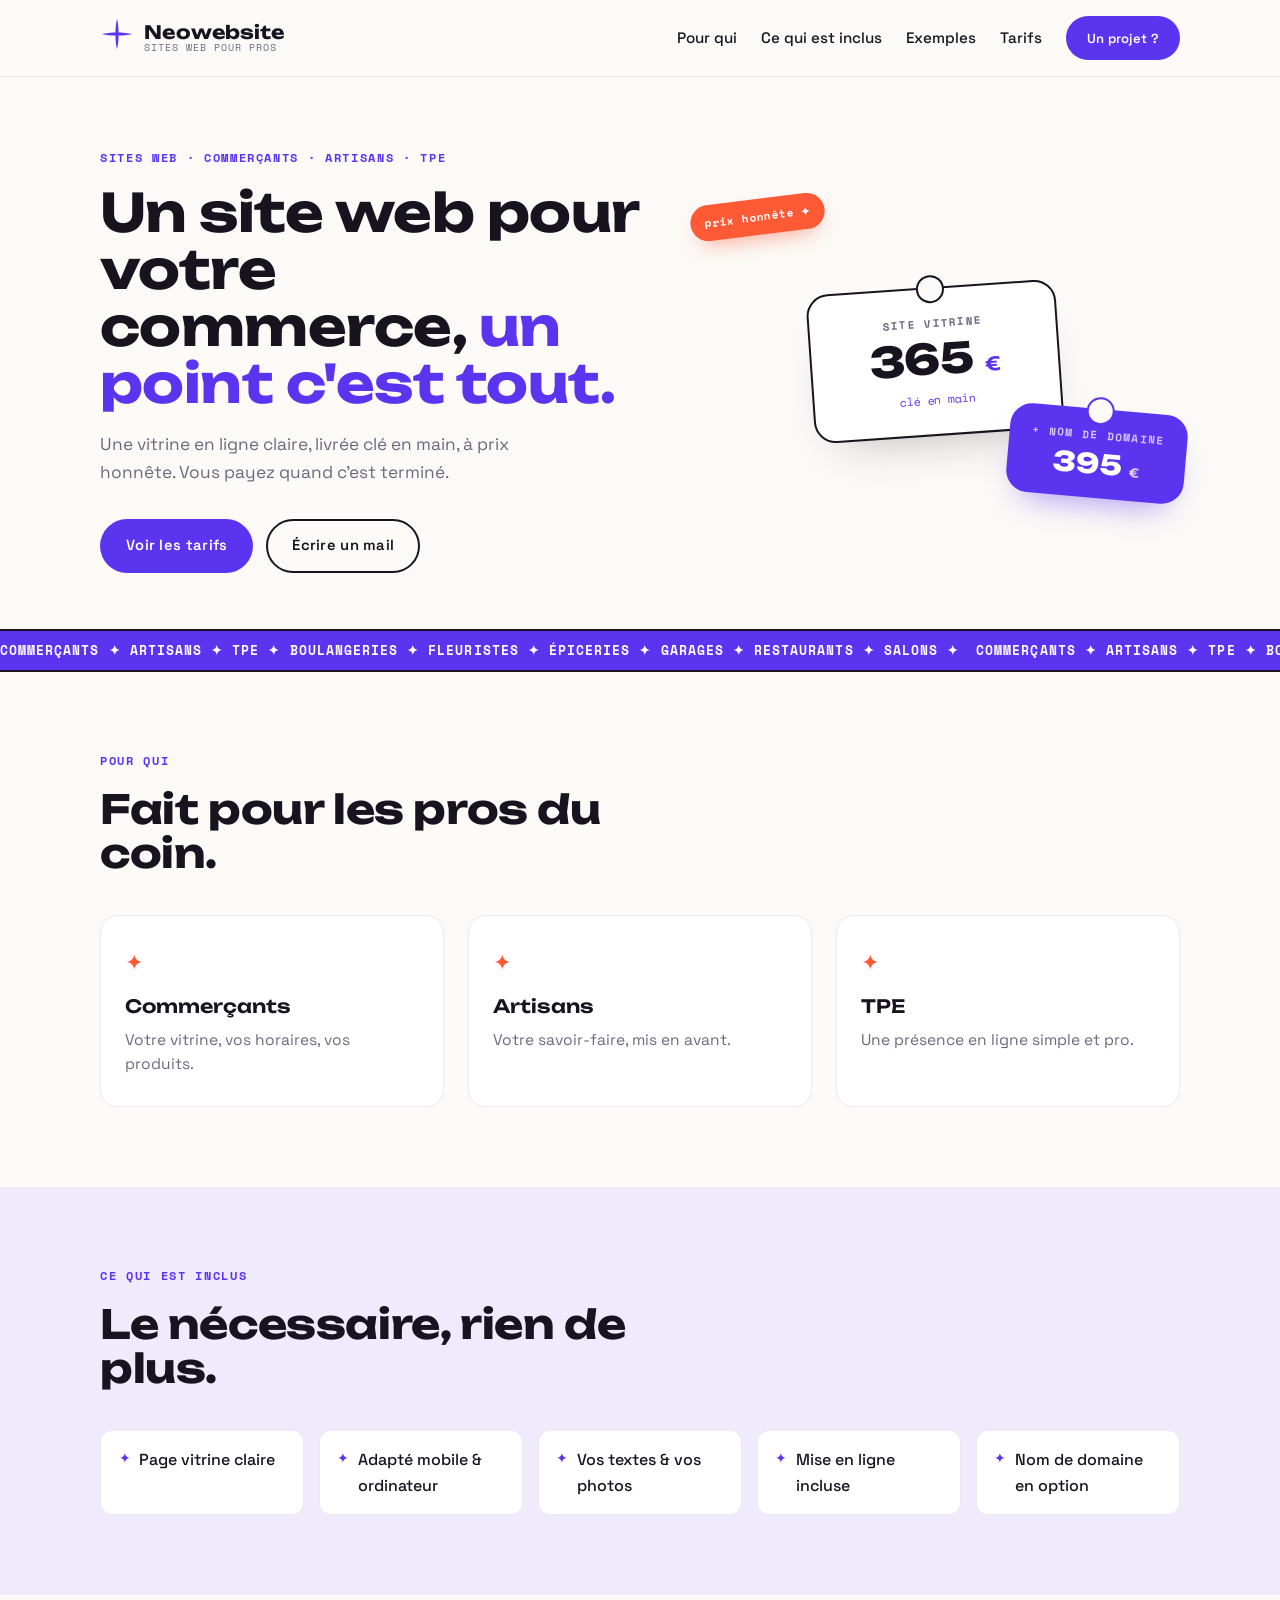
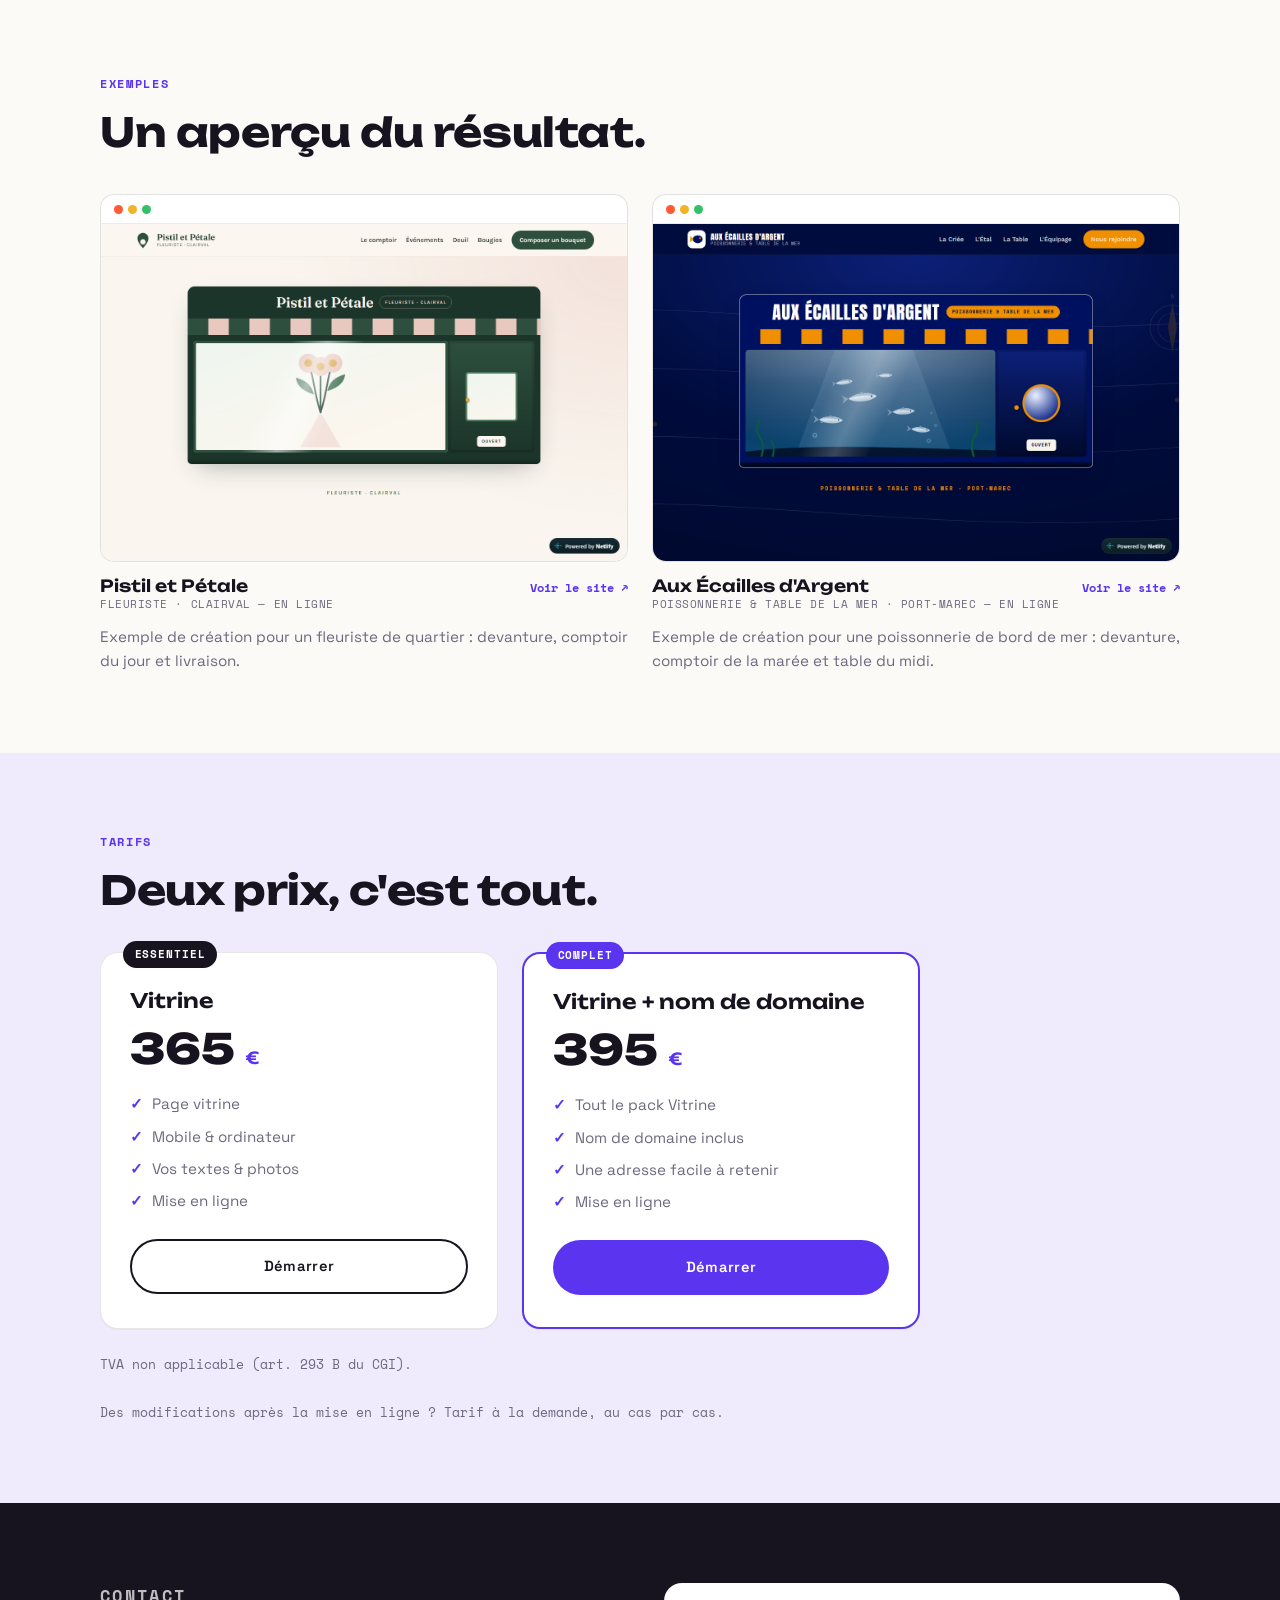
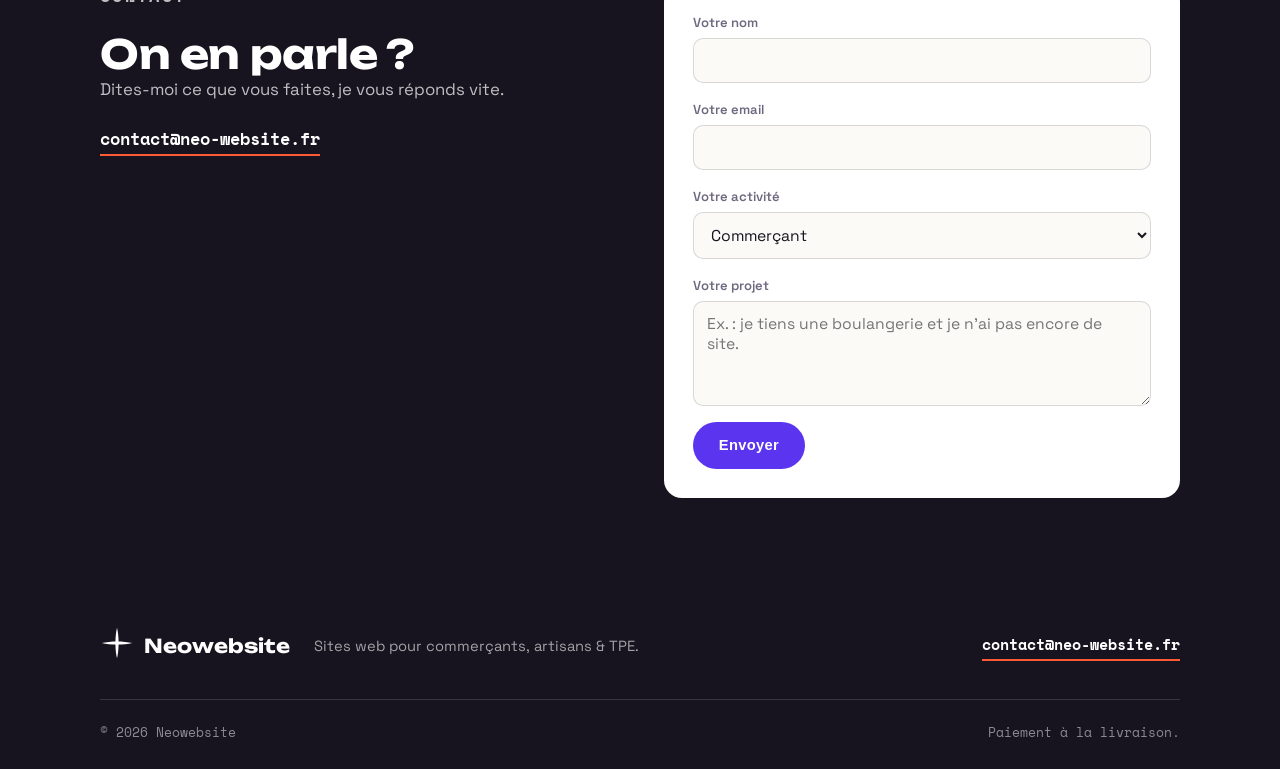
==== index.html @ f08df31c "Hero : « un point c'est tout » au lieu de « sans bla-bla » Co-Authored-By: Claude Opus 4.8 (1M conte" ====
<!DOCTYPE html>
<html lang="fr">
<head>
  <meta charset="UTF-8" />
  <meta name="viewport" content="width=device-width, initial-scale=1.0" />
  <title>Neowebsite — Sites web pour commerçants, artisans & TPE</title>
  <meta name="description" content="Neowebsite crée des sites web simples et pro pour commerçants, artisans et TPE. Vitrine à 365 €, vitrine + nom de domaine à 395 €. Paiement à la livraison." />
  <link rel="preconnect" href="https://fonts.googleapis.com" />
  <link rel="preconnect" href="https://fonts.gstatic.com" crossorigin />
  <link href="https://fonts.googleapis.com/css2?family=Unbounded:wght@500;600;700;800&family=Space+Grotesk:wght@400;500;600;700&family=Space+Mono:wght@400;700&display=swap" rel="stylesheet" />
  <link rel="stylesheet" href="styles.css" />
</head>
<body>

  <!-- ============ HEADER ============ -->
  <header class="site-header">
    <div class="container header-inner">
      <a href="#accueil" class="brand" aria-label="Neowebsite — accueil">
        <span class="brand-mark" aria-hidden="true">
          <svg viewBox="0 0 40 40">
            <path d="M20 2 C22.5 12, 22.5 28, 20 38 C17.5 28, 17.5 12, 20 2 Z" />
            <path d="M2 20 C12 17.5, 28 17.5, 38 20 C28 22.5, 12 22.5, 2 20 Z" />
          </svg>
        </span>
        <span class="brand-word">
          <span class="brand-name">Neowebsite</span>
          <span class="brand-tag">sites web pour pros</span>
        </span>
      </a>

      <nav class="site-nav" id="site-nav" aria-label="Navigation principale">
        <a href="#pour-qui">Pour qui</a>
        <a href="#inclus">Ce qui est inclus</a>
        <a href="#exemples">Exemples</a>
        <a href="#tarifs">Tarifs</a>
        <a href="#contact" class="btn btn-accent nav-cta">Un projet ?</a>
      </nav>

      <button class="nav-toggle" id="nav-toggle" aria-expanded="false" aria-controls="site-nav" aria-label="Ouvrir le menu">
        <span></span><span></span><span></span>
      </button>
    </div>
  </header>

  <main id="accueil">

    <!-- ============ HERO ============ -->
    <section class="hero">
      <div class="container hero-inner">
        <div class="hero-copy">
          <p class="eyebrow reveal">Sites web · commerçants · artisans · TPE</p>
          <h1 class="hero-title reveal">Un site web pour votre commerce, <em>un point c'est tout.</em></h1>
          <p class="hero-sub reveal">
            Une vitrine en ligne claire, livrée clé en main, à prix honnête.
            Vous payez quand c'est terminé.
          </p>
          <div class="hero-cta reveal">
            <a href="#tarifs" class="btn btn-accent">Voir les tarifs</a>
            <a href="mailto:contact@neo-website.fr" class="btn btn-ghost">Écrire un mail</a>
          </div>
        </div>

        <div class="hero-tags reveal" aria-hidden="true">
          <div class="price-tag">
            <span class="tag-kicker">site vitrine</span>
            <span class="tag-price">365 <em>€</em></span>
            <span class="tag-note">clé en main</span>
          </div>
          <div class="price-tag tag-mini">
            <span class="tag-kicker">+ nom de domaine</span>
            <span class="tag-price">395 <em>€</em></span>
          </div>
          <span class="tag-badge">prix honnête ✦</span>
        </div>
      </div>
    </section>

    <!-- ============ BANDEAU DÉFILANT ============ -->
    <div class="ticker" aria-hidden="true">
      <div class="ticker-track">
        <span>Commerçants ✦ Artisans ✦ TPE ✦ Boulangeries ✦ Fleuristes ✦ Épiceries ✦ Garages ✦ Restaurants ✦ Salons ✦&nbsp;</span>
        <span>Commerçants ✦ Artisans ✦ TPE ✦ Boulangeries ✦ Fleuristes ✦ Épiceries ✦ Garages ✦ Restaurants ✦ Salons ✦&nbsp;</span>
      </div>
    </div>

    <!-- ============ POUR QUI ============ -->
    <section class="section" id="pour-qui">
      <div class="container">
        <header class="section-head reveal">
          <p class="eyebrow">Pour qui</p>
          <h2 class="section-title">Fait pour les pros du coin.</h2>
        </header>
        <div class="who-grid">
          <article class="who-card reveal">
            <span class="who-icon" aria-hidden="true">✦</span>
            <h3>Commerçants</h3>
            <p>Votre vitrine, vos horaires, vos produits.</p>
          </article>
          <article class="who-card reveal">
            <span class="who-icon" aria-hidden="true">✦</span>
            <h3>Artisans</h3>
            <p>Votre savoir-faire, mis en avant.</p>
          </article>
          <article class="who-card reveal">
            <span class="who-icon" aria-hidden="true">✦</span>
            <h3>TPE</h3>
            <p>Une présence en ligne simple et pro.</p>
          </article>
        </div>
      </div>
    </section>

    <!-- ============ INCLUS ============ -->
    <section class="section section-tint" id="inclus">
      <div class="container">
        <header class="section-head reveal">
          <p class="eyebrow">Ce qui est inclus</p>
          <h2 class="section-title">Le nécessaire, rien de plus.</h2>
        </header>
        <ul class="included-list">
          <li class="reveal">Page vitrine claire</li>
          <li class="reveal">Adapté mobile &amp; ordinateur</li>
          <li class="reveal">Vos textes &amp; vos photos</li>
          <li class="reveal">Mise en ligne incluse</li>
          <li class="reveal">Nom de domaine en option</li>
        </ul>
      </div>
    </section>

    <!-- ============ EXEMPLES ============ -->
    <section class="section" id="exemples">
      <div class="container">
        <header class="section-head reveal">
          <p class="eyebrow">Exemples</p>
          <h2 class="section-title">Un aperçu du résultat.</h2>
        </header>
        <div class="exemples-grid">
          <article class="exemple reveal">
            <a class="exemple-window exemple-link" style="--accent: #2f9e5f" href="https://pistil-et-petales.netlify.app/" target="_blank" rel="noopener" aria-label="Voir le site Pistil et Pétale (nouvel onglet)">
              <span class="exemple-dots" aria-hidden="true"><i></i><i></i><i></i></span>
              <span class="exemple-screen">
                <img src="images/pistil-et-petale.png" alt="Capture d'écran de la page d'accueil de Pistil et Pétale" width="1280" height="820" loading="lazy" />
              </span>
            </a>
            <div class="exemple-meta">
              <div>
                <span class="exemple-name">Pistil et Pétale</span>
                <span class="exemple-tag">Fleuriste · Clairval — en ligne</span>
              </div>
              <a class="exemple-voir" href="https://pistil-et-petales.netlify.app/" target="_blank" rel="noopener">Voir le site ↗</a>
            </div>
            <p class="exemple-desc">Exemple de création pour un fleuriste de quartier : devanture, comptoir du jour et livraison.</p>
          </article>
          <article class="exemple reveal">
            <a class="exemple-window exemple-link" style="--accent: #f09000" href="https://aux-ecailles-dargent.netlify.app/" target="_blank" rel="noopener" aria-label="Voir le site Aux Écailles d'Argent (nouvel onglet)">
              <span class="exemple-dots" aria-hidden="true"><i></i><i></i><i></i></span>
              <span class="exemple-screen">
                <img src="images/aux-ecailles-dargent.png" alt="Capture d'écran de la page d'accueil d'Aux Écailles d'Argent" width="1280" height="820" loading="lazy" />
              </span>
            </a>
            <div class="exemple-meta">
              <div>
                <span class="exemple-name">Aux Écailles d'Argent</span>
                <span class="exemple-tag">Poissonnerie &amp; table de la mer · Port-Marec — en ligne</span>
              </div>
              <a class="exemple-voir" href="https://aux-ecailles-dargent.netlify.app/" target="_blank" rel="noopener">Voir le site ↗</a>
            </div>
            <p class="exemple-desc">Exemple de création pour une poissonnerie de bord de mer : devanture, comptoir de la marée et table du midi.</p>
          </article>
        </div>
      </div>
    </section>

    <!-- ============ TARIFS ============ -->
    <section class="section section-tint" id="tarifs">
      <div class="container">
        <header class="section-head reveal">
          <p class="eyebrow">Tarifs</p>
          <h2 class="section-title">Deux prix, c'est tout.</h2>
        </header>
        <div class="pricing-grid">
          <article class="plan reveal">
            <span class="plan-badge">Essentiel</span>
            <h3>Vitrine</h3>
            <p class="plan-price">365 <em>€</em></p>
            <ul class="plan-list">
              <li>Page vitrine</li>
              <li>Mobile &amp; ordinateur</li>
              <li>Vos textes &amp; photos</li>
              <li>Mise en ligne</li>
            </ul>
            <a href="mailto:contact@neo-website.fr" class="btn btn-ghost plan-cta">Démarrer</a>
          </article>
          <article class="plan plan-featured reveal">
            <span class="plan-badge">Complet</span>
            <h3>Vitrine + nom de domaine</h3>
            <p class="plan-price">395 <em>€</em></p>
            <ul class="plan-list">
              <li>Tout le pack Vitrine</li>
              <li>Nom de domaine inclus</li>
              <li>Une adresse facile à retenir</li>
              <li>Mise en ligne</li>
            </ul>
            <a href="mailto:contact@neo-website.fr" class="btn btn-accent plan-cta">Démarrer</a>
          </article>
        </div>
        <p class="tarif-note reveal">TVA non applicable (art. 293 B du CGI).</p>
        <p class="tarif-note reveal">Des modifications après la mise en ligne ? Tarif à la demande, au cas par cas.</p>
      </div>
    </section>

    <!-- ============ CONTACT ============ -->
    <section class="section section-dark" id="contact">
      <div class="container contact-grid">
        <div class="contact-copy reveal">
          <p class="eyebrow eyebrow-light">Contact</p>
          <h2 class="section-title">On en parle ?</h2>
          <p>Dites-moi ce que vous faites, je vous réponds vite.</p>
          <a class="contact-mail" href="mailto:contact@neo-website.fr">contact@neo-website.fr</a>
        </div>
        <form class="contact-form reveal" id="contact-form">
          <label>
            <span>Votre nom</span>
            <input type="text" name="nom" required />
          </label>
          <label>
            <span>Votre email</span>
            <input type="email" name="email" required />
          </label>
          <label>
            <span>Votre activité</span>
            <select name="activite">
              <option>Commerçant</option>
              <option>Artisan</option>
              <option>TPE</option>
              <option>Autre</option>
            </select>
          </label>
          <label>
            <span>Votre projet</span>
            <textarea name="message" rows="4" placeholder="Ex. : je tiens une boulangerie et je n'ai pas encore de site."></textarea>
          </label>
          <button type="submit" class="btn btn-accent">Envoyer</button>
        </form>
      </div>
    </section>

  </main>

  <!-- ============ FOOTER ============ -->
  <footer class="site-footer">
    <div class="container footer-inner">
      <div class="footer-brand">
        <span class="brand-mark" aria-hidden="true">
          <svg viewBox="0 0 40 40">
            <path d="M20 2 C22.5 12, 22.5 28, 20 38 C17.5 28, 17.5 12, 20 2 Z" />
            <path d="M2 20 C12 17.5, 28 17.5, 38 20 C28 22.5, 12 22.5, 2 20 Z" />
          </svg>
        </span>
        <span class="footer-name">Neowebsite</span>
      </div>
      <p class="footer-tag">Sites web pour commerçants, artisans &amp; TPE.</p>
      <a class="footer-mail" href="mailto:contact@neo-website.fr">contact@neo-website.fr</a>
    </div>
    <div class="container footer-bottom">
      <span>© <span id="year">2026</span> Neowebsite</span>
      <span>Paiement à la livraison.</span>
    </div>
  </footer>

  <script src="script.js"></script>
</body>
</html>
---- styles.css ----
/* Neowebsite — identité "jeune & dynamique" : violet électrique + corail, étiquette de vitrine */

:root {
  --bg: #fbfaf7;
  --ink: #17141f;
  --violet: #5b34f0;
  --violet-deep: #4524c9;
  --coral: #ff5a36;
  --mist: #efeafc;
  --muted: #6e687f;
  --card: #ffffff;

  --font-display: "Unbounded", system-ui, sans-serif;
  --font-body: "Space Grotesk", "Segoe UI", sans-serif;
  --font-mono: "Space Mono", "Courier New", monospace;

  --radius: 18px;
  --shadow: 0 24px 50px -30px rgba(23, 20, 31, 0.35);
}

* { box-sizing: border-box; margin: 0; padding: 0; }

html { scroll-behavior: smooth; }

body {
  font-family: var(--font-body);
  color: var(--ink);
  background: var(--bg);
  line-height: 1.6;
  -webkit-font-smoothing: antialiased;
}

.container { width: min(1080px, 92%); margin-inline: auto; }

a { color: inherit; text-decoration: none; }
a:focus-visible, button:focus-visible {
  outline: 3px solid var(--coral); outline-offset: 3px; border-radius: 6px;
}

/* ---------- boutons ---------- */
.btn {
  display: inline-block; font-weight: 600; font-size: 0.92rem; letter-spacing: 0.02em;
  padding: 0.85rem 1.5rem; border-radius: 999px;
  border: 2px solid transparent; cursor: pointer;
  transition: transform 0.16s ease, background 0.16s ease, color 0.16s ease, border-color 0.16s ease;
}
.btn:active { transform: translateY(1px); }
.btn-accent { background: var(--violet); color: #fff; }
.btn-accent:hover { background: var(--violet-deep); }
.btn-ghost { border-color: var(--ink); color: var(--ink); background: transparent; }
.btn-ghost:hover { background: var(--ink); color: #fff; }

/* ---------- header ---------- */
.site-header {
  position: sticky; top: 0; z-index: 50;
  background: color-mix(in srgb, var(--bg) 90%, transparent);
  backdrop-filter: blur(8px);
  border-bottom: 1px solid rgba(23, 20, 31, 0.08);
}
.header-inner { display: flex; align-items: center; justify-content: space-between; padding-block: 1rem; gap: 1.5rem; }

.brand { display: flex; align-items: center; gap: 0.65rem; }
.brand-mark { color: var(--violet); }
.brand-mark svg { width: 34px; height: 34px; }
.brand-mark path { fill: currentColor; }
.brand-word { display: flex; flex-direction: column; line-height: 1.1; }
.brand-name { font-family: var(--font-display); font-weight: 700; font-size: 1.15rem; letter-spacing: -0.01em; }
.brand-tag { font-family: var(--font-mono); font-size: 0.62rem; letter-spacing: 0.1em; text-transform: uppercase; color: var(--muted); }

.site-nav { display: flex; align-items: center; gap: 1.5rem; }
.site-nav a:not(.btn) { font-weight: 500; font-size: 0.95rem; }
.site-nav a:not(.btn):hover { color: var(--violet); }
.nav-cta { padding: 0.6rem 1.2rem; font-size: 0.82rem; }

.nav-toggle { display: none; flex-direction: column; gap: 5px; background: none; border: 0; cursor: pointer; padding: 6px; }
.nav-toggle span { width: 24px; height: 2px; background: var(--ink); transition: transform 0.2s ease, opacity 0.2s ease; }
.nav-toggle.is-active span:nth-child(1) { transform: translateY(7px) rotate(45deg); }
.nav-toggle.is-active span:nth-child(2) { opacity: 0; }
.nav-toggle.is-active span:nth-child(3) { transform: translateY(-7px) rotate(-45deg); }

/* ---------- hero ---------- */
.hero { padding-block: 4.5rem 3.5rem; }
.hero-inner { display: grid; grid-template-columns: 1.05fr 0.95fr; gap: 3rem; align-items: center; }
.hero-copy { max-width: 580px; }

.eyebrow {
  font-family: var(--font-mono); font-size: 0.74rem; font-weight: 700;
  letter-spacing: 0.14em; text-transform: uppercase; color: var(--violet); margin-bottom: 1rem;
}
.eyebrow-light { color: var(--mist); }

.hero-title {
  font-family: var(--font-display); font-weight: 700;
  font-size: clamp(2rem, 4.6vw, 3.3rem); line-height: 1.08; letter-spacing: -0.01em;
}
.hero-title em { font-style: normal; color: var(--violet); }

.hero-sub { margin-top: 1.2rem; max-width: 460px; font-size: 1.08rem; color: var(--muted); }
.hero-cta { margin-top: 2rem; display: flex; flex-wrap: wrap; gap: 0.8rem; }

/* ---------- étiquettes de vitrine (signature) ---------- */
.hero-tags { position: relative; display: flex; justify-content: center; align-items: center; min-height: 340px; }
.price-tag {
  position: relative; width: min(100%, 250px);
  background: var(--card); border: 2px solid var(--ink); border-radius: 22px;
  padding: 1.6rem 1.4rem 1.5rem; text-align: center;
  box-shadow: var(--shadow); transform: rotate(-4deg);
}
.price-tag::before {
  content: ""; position: absolute; top: -14px; left: 50%; transform: translateX(-50%);
  width: 24px; height: 24px; background: var(--bg); border: 2px solid var(--ink); border-radius: 50%;
}
.tag-kicker {
  display: block; font-family: var(--font-mono); font-size: 0.68rem; font-weight: 700;
  letter-spacing: 0.12em; text-transform: uppercase; color: var(--muted); margin-bottom: 0.4rem;
}
.tag-price {
  display: block; font-family: var(--font-display); font-weight: 800;
  font-size: 2.6rem; line-height: 1; color: var(--ink);
}
.tag-price em { font-style: normal; font-size: 0.45em; font-weight: 600; color: var(--violet); }
.tag-note { display: block; margin-top: 0.7rem; font-family: var(--font-mono); font-size: 0.72rem; color: var(--violet); }

.tag-mini {
  position: absolute; right: -6px; bottom: 34px; width: 178px;
  background: var(--violet); border-color: var(--violet); color: #fff;
  box-shadow: 0 18px 34px -18px rgba(91, 52, 240, 0.6); transform: rotate(5deg);
  padding: 1rem 1rem 1.1rem;
}
.tag-mini::before { border-color: var(--violet); background: var(--bg); }
.tag-mini .tag-kicker { color: rgba(255,255,255,0.72); }
.tag-mini .tag-price { color: #fff; font-size: 1.7rem; }
.tag-mini .tag-price em { color: #dcd1ff; }

.tag-badge {
  position: absolute; top: 8px; left: 0;
  font-family: var(--font-mono); font-size: 0.7rem; font-weight: 700; letter-spacing: 0.04em;
  background: var(--coral); color: #fff; padding: 0.55rem 0.9rem; border-radius: 999px;
  box-shadow: 0 10px 22px -10px rgba(255, 90, 54, 0.7); transform: rotate(-7deg);
}

/* ---------- bandeau défilant ---------- */
.ticker {
  overflow: hidden; border-block: 2px solid var(--ink);
  background: var(--violet); color: #fff;
  padding-block: 0.55rem;
}
.ticker-track { display: flex; width: max-content; animation: ticker 26s linear infinite; }
.ticker-track span {
  font-family: var(--font-mono); font-size: 0.82rem; font-weight: 700;
  letter-spacing: 0.08em; text-transform: uppercase; white-space: nowrap; padding-right: 0.5rem;
}
@keyframes ticker { to { transform: translateX(-50%); } }

/* ---------- sections ---------- */
.section { padding-block: 5rem; }
.section-tint { background: var(--mist); }
.section-dark { background: var(--ink); color: #fff; }

.section-head { max-width: 560px; margin-bottom: 2.5rem; }
.section-title {
  font-family: var(--font-display); font-weight: 700;
  font-size: clamp(1.7rem, 3.6vw, 2.5rem); line-height: 1.1; letter-spacing: -0.01em;
}
.section-dark .section-title { color: #fff; }

/* ---------- pour qui ---------- */
.who-grid { display: grid; grid-template-columns: repeat(3, 1fr); gap: 1.5rem; }
.who-card {
  background: var(--card); border: 1px solid rgba(23, 20, 31, 0.08);
  border-radius: var(--radius); padding: 1.8rem 1.5rem;
  transition: transform 0.18s ease, box-shadow 0.18s ease;
}
.who-card:hover { transform: translateY(-4px); box-shadow: var(--shadow); }
.who-icon { font-size: 1.4rem; color: var(--coral); display: block; margin-bottom: 0.7rem; }
.who-card h3 { font-family: var(--font-display); font-weight: 600; font-size: 1.15rem; margin-bottom: 0.4rem; }
.who-card p { color: var(--muted); font-size: 0.97rem; }

/* ---------- inclus ---------- */
.included-list { list-style: none; display: grid; grid-template-columns: repeat(auto-fit, minmax(200px, 1fr)); gap: 0.9rem; }
.included-list li {
  position: relative; background: var(--card); border: 1px solid rgba(23, 20, 31, 0.08);
  border-radius: 12px; padding: 1rem 1.2rem 1rem 2.4rem; font-weight: 500;
}
.included-list li::before {
  content: "✦"; position: absolute; left: 1.1rem; color: var(--violet); font-size: 0.85rem; top: 1.05rem;
}

/* ---------- exemples ---------- */
.exemples-grid { display: grid; grid-template-columns: repeat(2, 1fr); gap: 1.5rem; }
.exemple { display: flex; flex-direction: column; }
.exemple-window {
  display: block;
  background: var(--card); border: 1px solid rgba(23, 20, 31, 0.12);
  border-radius: 14px; overflow: hidden;
  transform: perspective(900px);
  transition: transform 0.22s ease-out, box-shadow 0.18s ease;
  will-change: transform;
}
.exemple:hover .exemple-window {
  box-shadow: var(--shadow), 0 20px 40px -16px color-mix(in srgb, var(--accent, var(--violet)) 50%, transparent);
}
.exemple-dots { display: flex; gap: 5px; padding: 0.6rem 0.8rem; border-bottom: 1px solid rgba(23, 20, 31, 0.08); }
.exemple-dots i { width: 9px; height: 9px; border-radius: 50%; background: rgba(23, 20, 31, 0.14); }
.exemple-dots i:nth-child(1) { background: var(--coral); }
.exemple-dots i:nth-child(2) { background: #f0b429; }
.exemple-dots i:nth-child(3) { background: #34c169; }
.exemple-body {
  display: flex; flex-direction: column; gap: 0.4rem; justify-content: center;
  min-height: 128px; padding: 1.4rem 1.3rem 1.4rem 1.2rem;
  border-left: 4px solid var(--accent, var(--violet));
}
.exemple-name { font-family: var(--font-display); font-weight: 600; font-size: 1.05rem; line-height: 1.2; }
.exemple-tag {
  font-family: var(--font-mono); font-size: 0.68rem; letter-spacing: 0.05em;
  text-transform: uppercase; color: var(--muted);
}
.exemple-adresse {
  font-family: var(--font-mono); font-size: 0.66rem; letter-spacing: 0.02em;
  color: var(--muted);
}
.exemple-desc { margin-top: 0.7rem; color: var(--muted); font-size: 0.95rem; }

.exemple-screen { display: block; }
.exemple-screen img { display: block; width: 100%; height: auto; }
.exemple-meta {
  display: flex; align-items: flex-start; justify-content: space-between;
  gap: 0.75rem; margin-top: 0.85rem;
}
.exemple-meta .exemple-name,
.exemple-meta .exemple-tag { display: block; }
.exemple-voir {
  font-family: var(--font-mono); font-size: 0.78rem; font-weight: 700;
  color: var(--violet); white-space: nowrap; padding-top: 0.15rem;
}
.exemple-voir:hover { text-decoration: underline; }

/* ---------- tarifs ---------- */
.pricing-grid { display: grid; grid-template-columns: repeat(2, 1fr); gap: 1.5rem; max-width: 820px; }
.plan {
  position: relative; background: var(--card); border: 1px solid rgba(23, 20, 31, 0.1);
  border-radius: var(--radius); padding: 2rem 1.8rem; box-shadow: 0 1px 0 rgba(23,20,31,0.04);
}
.plan-featured { border: 2px solid var(--violet); }
.plan-badge {
  position: absolute; top: -12px; left: 1.4rem;
  font-family: var(--font-mono); font-size: 0.68rem; font-weight: 700; letter-spacing: 0.08em; text-transform: uppercase;
  padding: 0.3rem 0.7rem; border-radius: 999px; background: var(--ink); color: #fff;
}
.plan-featured .plan-badge { background: var(--violet); }
.plan h3 { font-family: var(--font-display); font-weight: 600; font-size: 1.25rem; margin-bottom: 0.7rem; }
.plan-price { font-family: var(--font-display); font-weight: 800; font-size: 2.6rem; line-height: 1; color: var(--ink); }
.plan-price em { font-style: normal; font-size: 0.4em; font-weight: 600; color: var(--violet); }
.plan-list { list-style: none; margin: 1.4rem 0 1.6rem; }
.plan-list li { position: relative; padding-left: 1.4rem; margin-bottom: 0.5rem; color: var(--muted); font-size: 0.95rem; }
.plan-list li::before { content: "✓"; position: absolute; left: 0; color: var(--violet); font-weight: 700; }
.plan-cta { width: 100%; text-align: center; }

.tarif-note { margin-top: 1.6rem; font-family: var(--font-mono); font-size: 0.84rem; color: var(--muted); }

/* ---------- contact ---------- */
.contact-grid { display: grid; grid-template-columns: 1fr 1fr; gap: 3rem; align-items: start; }
.contact-copy p { color: rgba(255,255,255,0.72); font-size: 1.05rem; margin-bottom: 1.4rem; }
.contact-mail {
  display: inline-block; font-family: var(--font-mono); font-size: 1.05rem; font-weight: 700;
  color: #fff; border-bottom: 2px solid var(--coral); padding-bottom: 2px;
}
.contact-mail:hover { color: var(--coral); }

.contact-form {
  display: grid; gap: 1rem; background: #fff; color: var(--ink);
  border-radius: var(--radius); padding: 1.8rem;
}
.contact-form label { display: grid; gap: 0.35rem; }
.contact-form label span { font-size: 0.82rem; font-weight: 600; color: var(--muted); }
.contact-form input, .contact-form select, .contact-form textarea {
  font-family: var(--font-body); font-size: 0.98rem; color: var(--ink);
  padding: 0.7rem 0.85rem; border: 1.5px solid rgba(23, 20, 31, 0.15); border-radius: 10px;
  background: var(--bg); resize: vertical;
}
.contact-form input:focus, .contact-form select:focus, .contact-form textarea:focus {
  outline: none; border-color: var(--violet);
}
.contact-form .btn { justify-self: start; }

/* ---------- footer ---------- */
.site-footer { background: var(--ink); color: #fff; padding-block: 3rem 1.6rem; }
.footer-inner { display: flex; align-items: center; gap: 1.5rem; flex-wrap: wrap; margin-bottom: 2rem; }
.footer-brand { display: flex; align-items: center; gap: 0.6rem; }
.footer-brand .brand-mark { color: var(--violet); }
.footer-brand .brand-mark path { fill: #fff; }
.footer-name { font-family: var(--font-display); font-weight: 700; font-size: 1.2rem; }
.footer-tag { color: rgba(255,255,255,0.6); font-size: 0.92rem; }
.footer-mail { margin-left: auto; font-family: var(--font-mono); font-weight: 700; font-size: 0.95rem; color: #fff; border-bottom: 2px solid var(--coral); padding-bottom: 2px; }
.footer-mail:hover { color: var(--coral); }
.footer-bottom {
  display: flex; justify-content: space-between; gap: 1rem; flex-wrap: wrap;
  padding-top: 1.4rem; border-top: 1px solid rgba(255,255,255,0.14);
  font-family: var(--font-mono); font-size: 0.8rem; color: rgba(255,255,255,0.5);
}

/* ---------- reveal ---------- */
.reveal { opacity: 0; transform: translateY(22px); transition: opacity 0.7s ease, transform 0.7s ease; }
.reveal.is-visible { opacity: 1; transform: none; }

/* ---------- responsive ---------- */
@media (max-width: 900px) {
  .site-nav {
    position: absolute; top: 100%; left: 0; right: 0;
    flex-direction: column; align-items: flex-start; gap: 0.9rem;
    background: var(--bg); padding: 1.5rem 4%; border-bottom: 1px solid rgba(23,20,31,0.08);
    transform: translateY(-8px); opacity: 0; pointer-events: none; transition: 0.25s ease;
  }
  .site-nav.is-open { transform: none; opacity: 1; pointer-events: auto; }
  .nav-toggle { display: flex; }
  .hero-inner { grid-template-columns: 1fr; }
  .hero-tags { order: -1; min-height: 300px; }
  .who-grid, .exemples-grid, .pricing-grid, .contact-grid { grid-template-columns: 1fr; }
  .contact-grid { gap: 2rem; }
}

@media (max-width: 560px) {
  .hero { padding-top: 3rem; }
  .hero-tags { transform: scale(0.9); min-height: 280px; }
  .tag-mini { right: -12px; }
  .footer-mail { margin-left: 0; }
}

@media (prefers-reduced-motion: reduce) {
  html { scroll-behavior: auto; }
  .ticker-track { animation: none; }
  .reveal { opacity: 1; transform: none; transition: none; }
  .who-card { transition: none; }
}
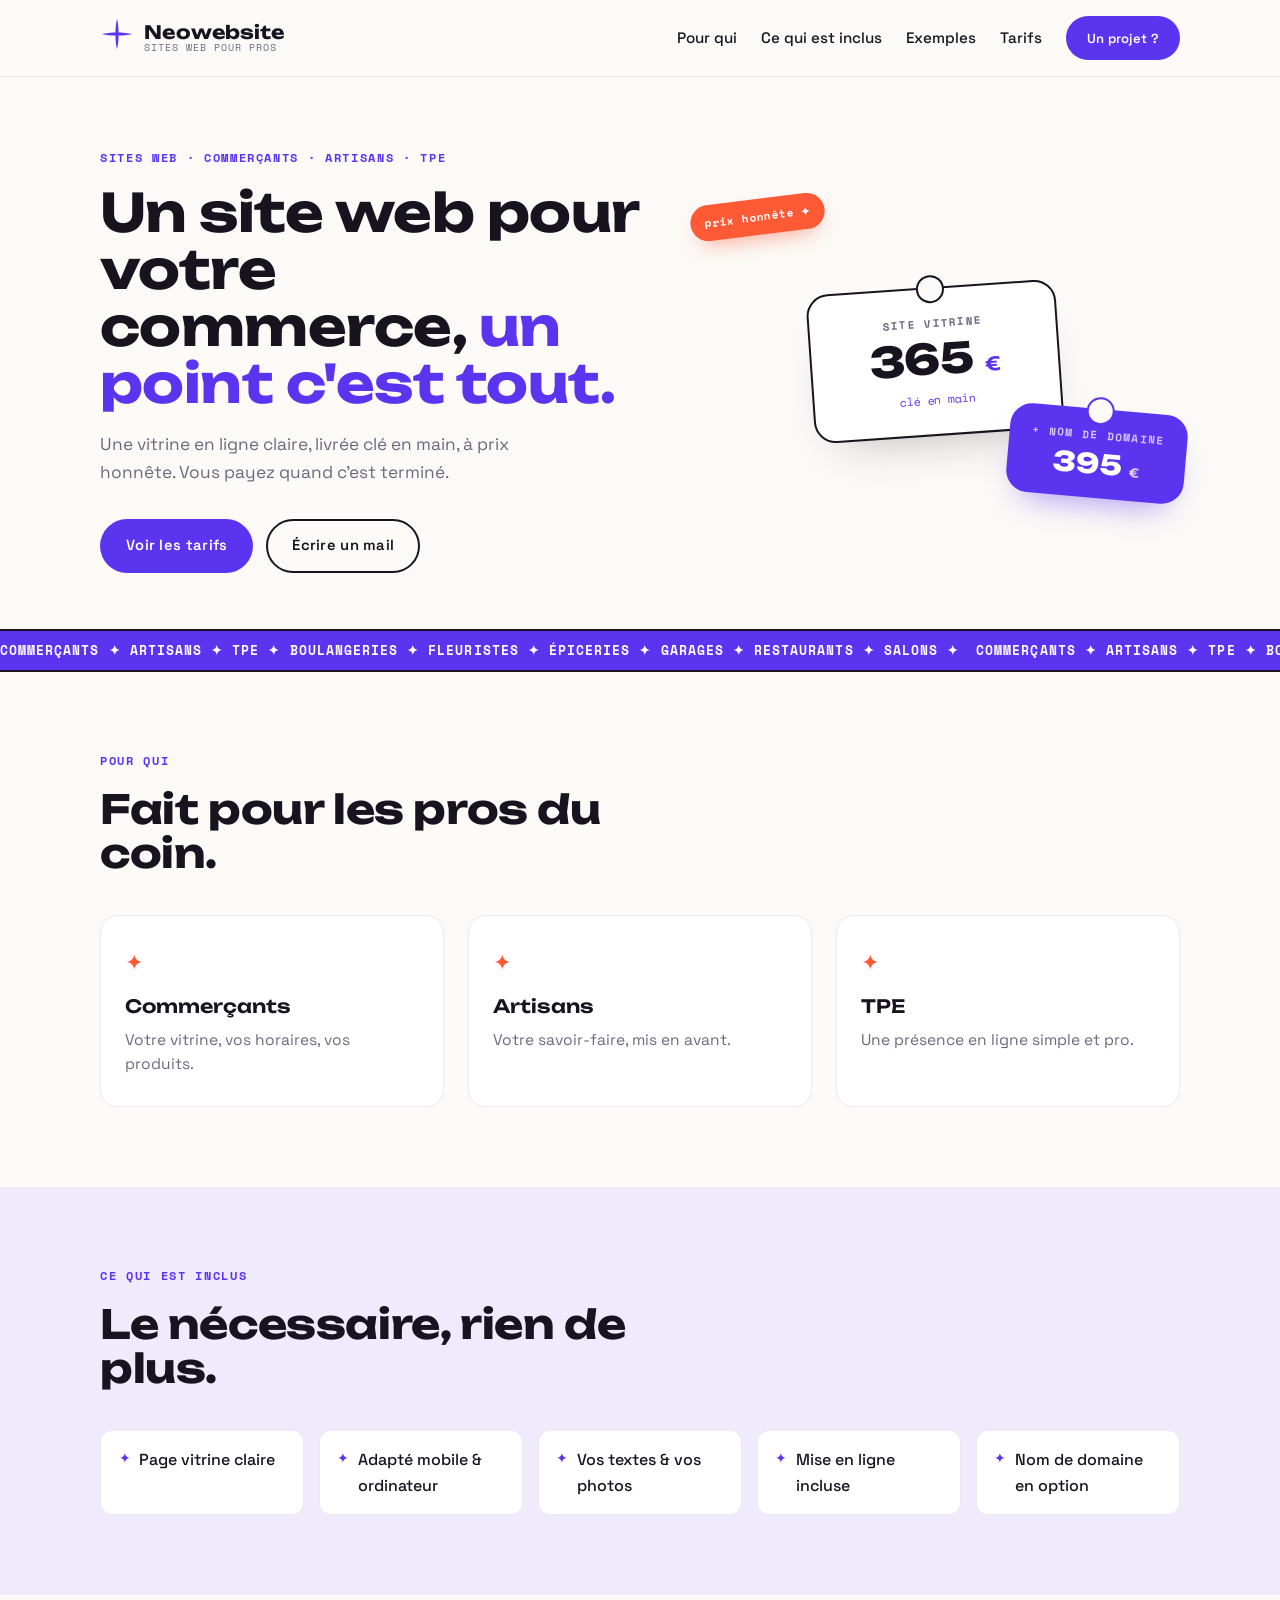
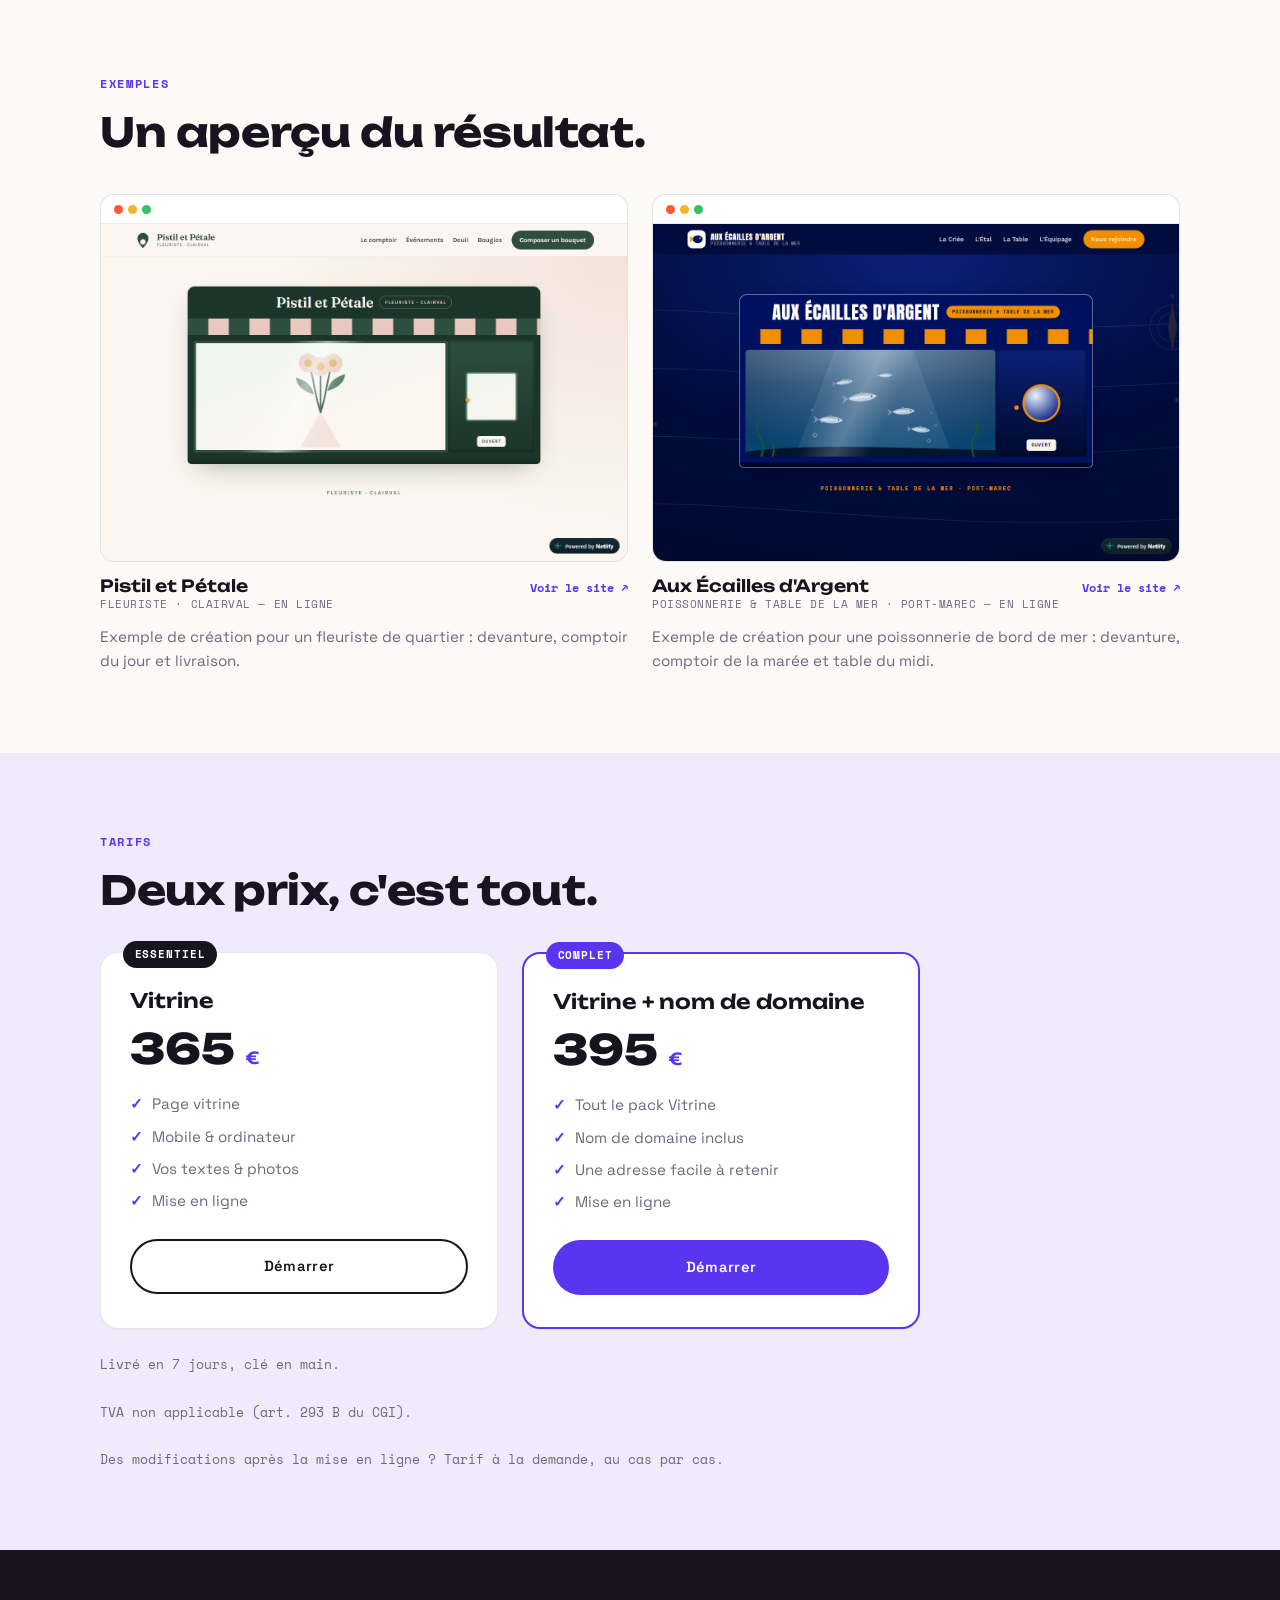
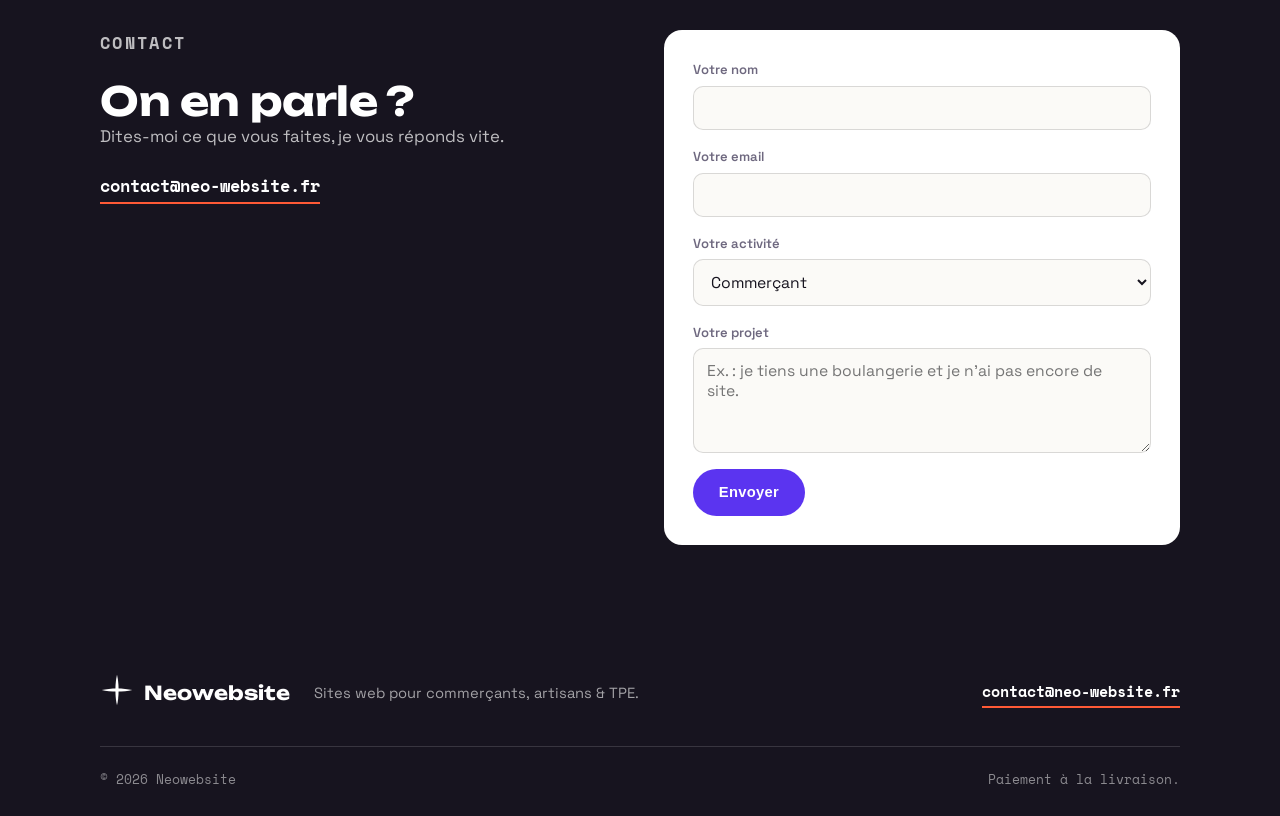
==== commit 4ed26714: "Tarifs : délai indicatif « livré en 7 jours » Co-Authored-By: Claude Opus 4.8 (1M context) <noreply@" ====
--- a/index.html
+++ b/index.html
@@ -204,6 +204,7 @@
             <a href="mailto:contact@neo-website.fr" class="btn btn-accent plan-cta">Démarrer</a>
           </article>
         </div>
+        <p class="tarif-note reveal">Livré en 7 jours, clé en main.</p>
         <p class="tarif-note reveal">TVA non applicable (art. 293 B du CGI).</p>
         <p class="tarif-note reveal">Des modifications après la mise en ligne ? Tarif à la demande, au cas par cas.</p>
       </div>
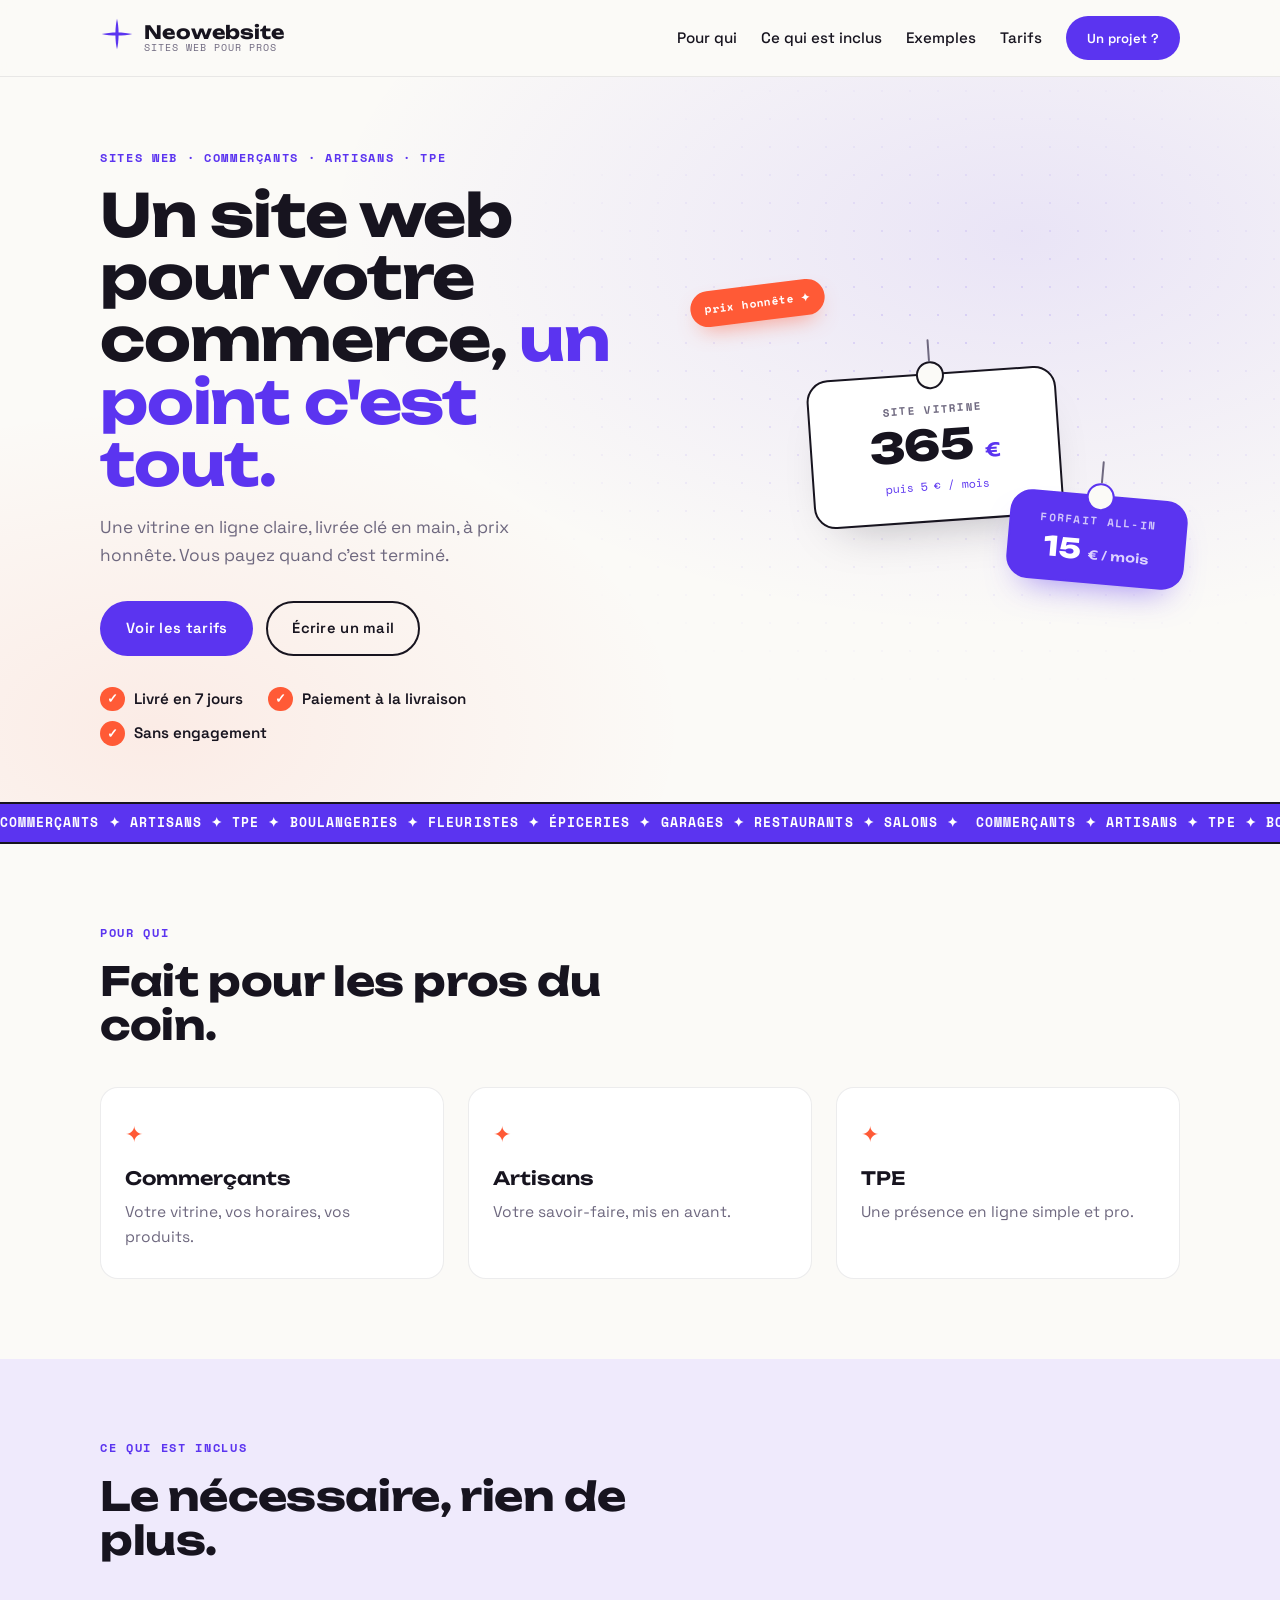
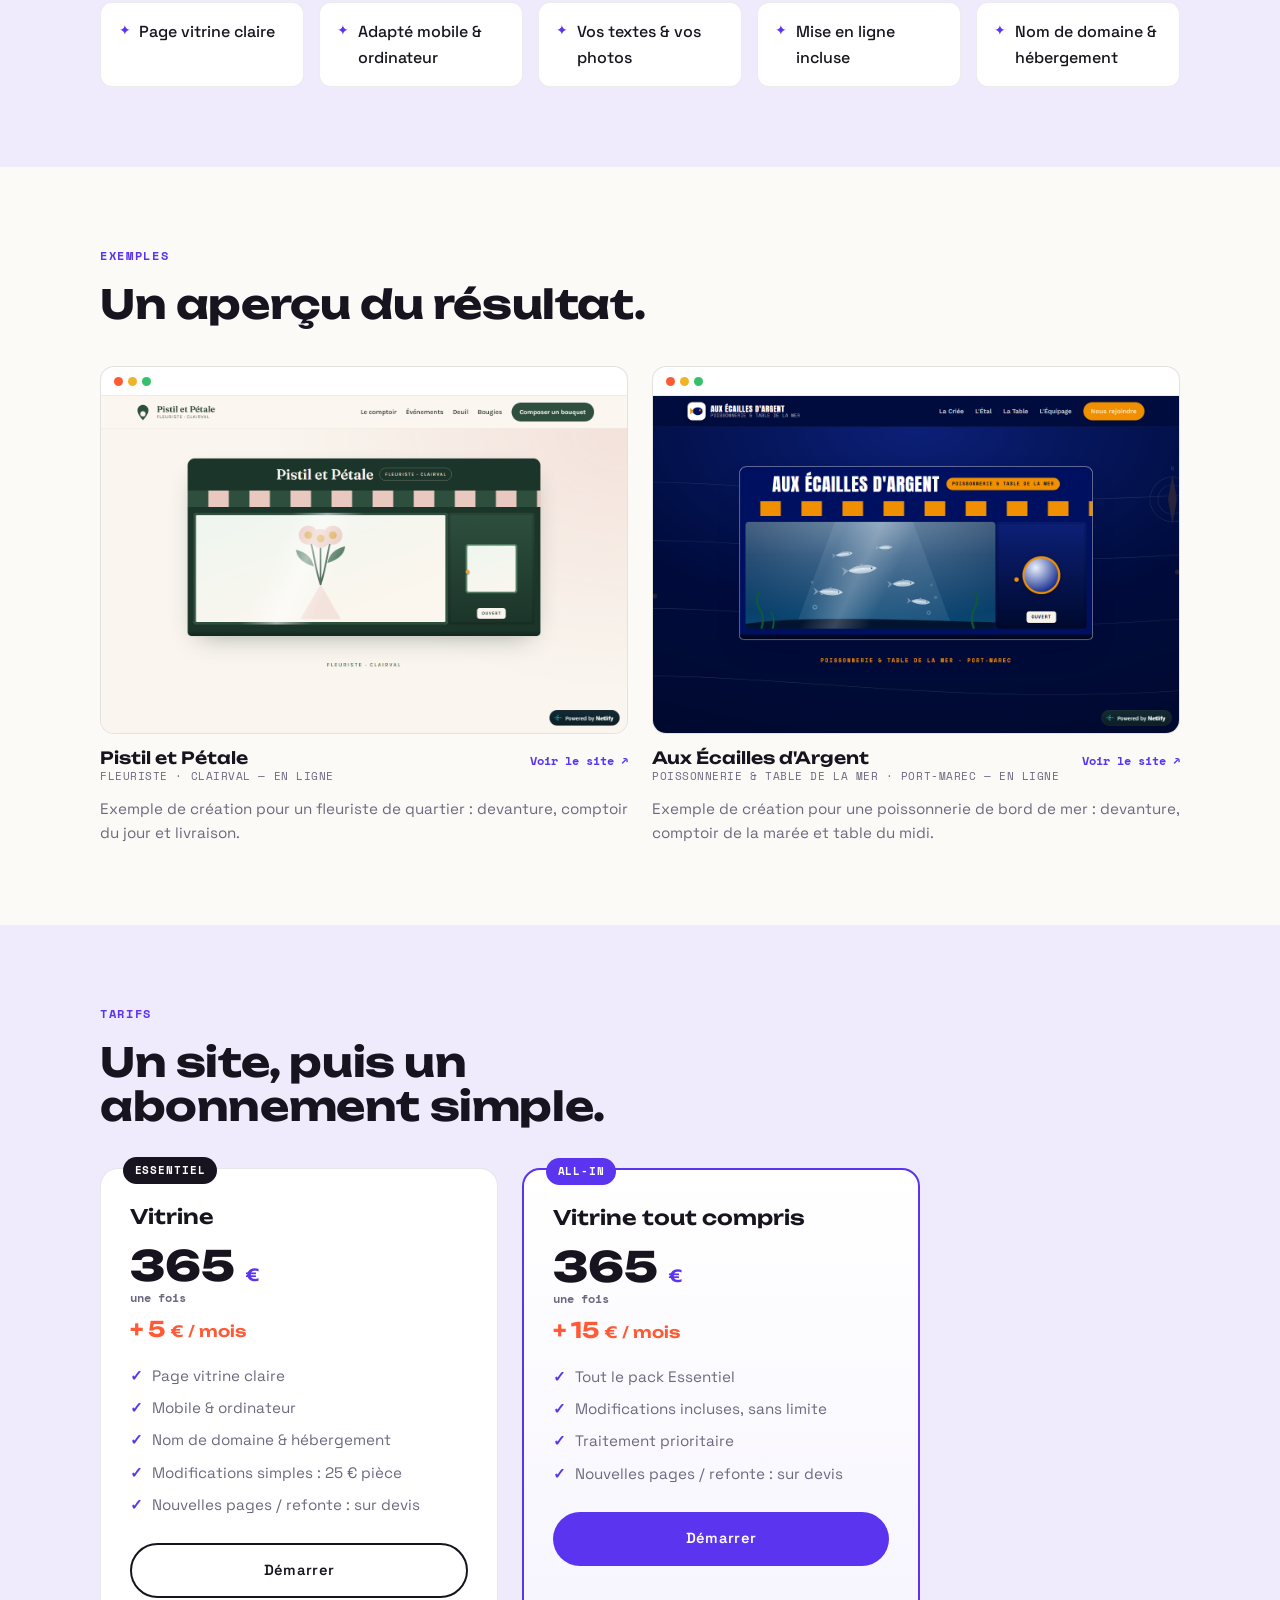
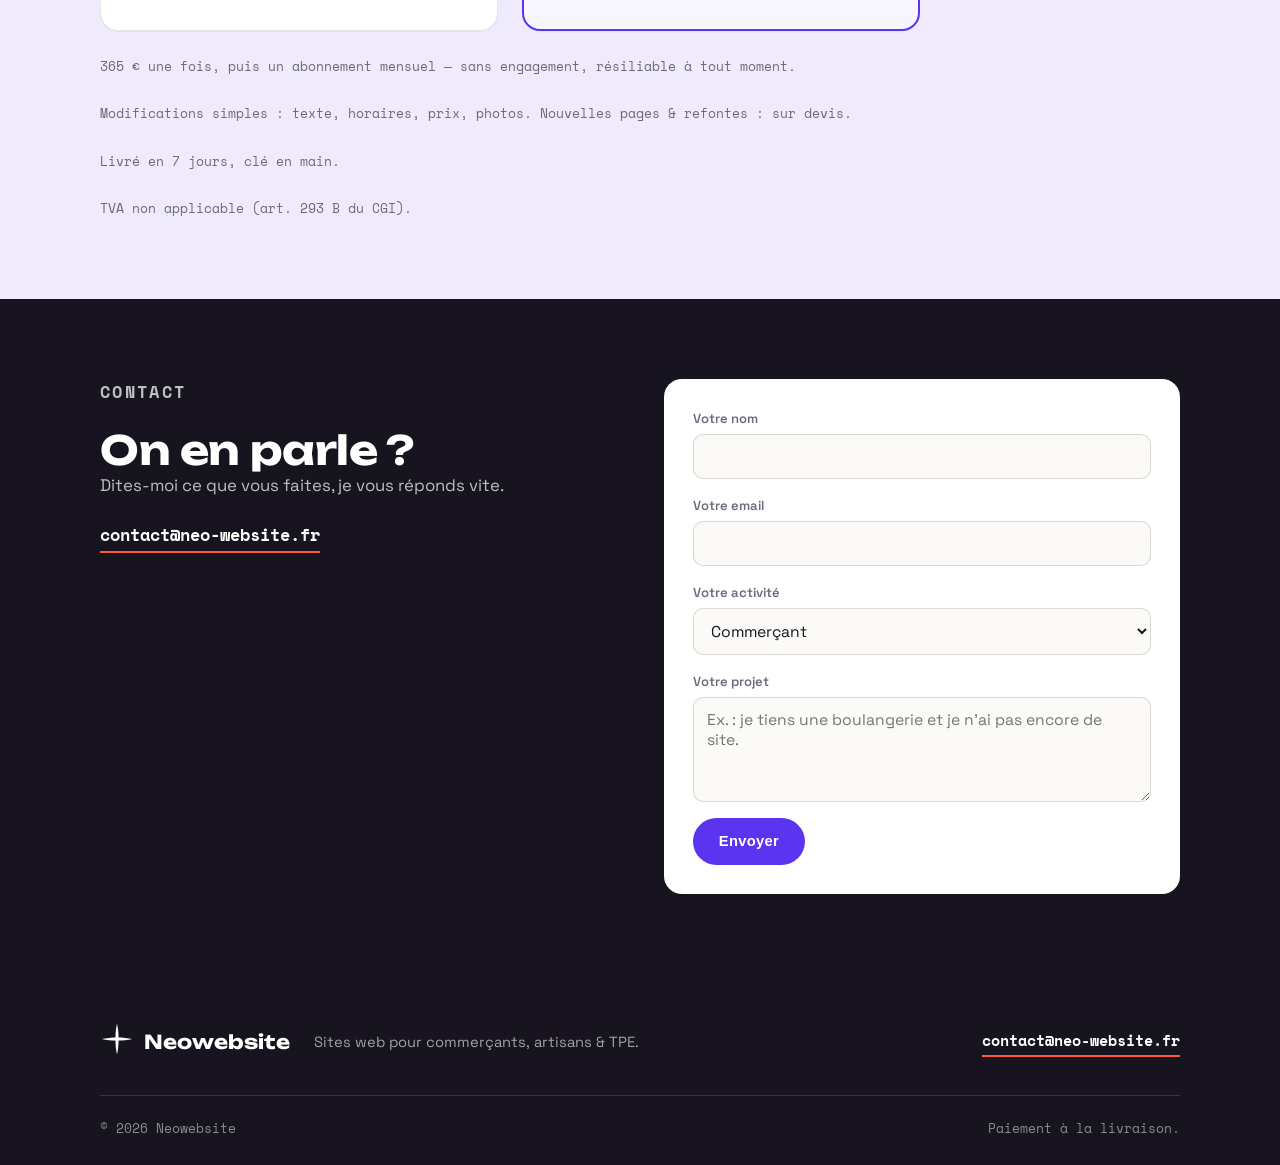
==== commit f2aa5df5: "Nouveaux tarifs abonnement (5€/mois et 15€/mois) + réassurance mise en avant" ====
--- a/index.html
+++ b/index.html
@@ -4,7 +4,7 @@
   <meta charset="UTF-8" />
   <meta name="viewport" content="width=device-width, initial-scale=1.0" />
   <title>Neowebsite — Sites web pour commerçants, artisans & TPE</title>
-  <meta name="description" content="Neowebsite crée des sites web simples et pro pour commerçants, artisans et TPE. Vitrine à 365 €, vitrine + nom de domaine à 395 €. Paiement à la livraison." />
+  <meta name="description" content="Neowebsite crée des sites web simples et pro pour commerçants, artisans et TPE. Site vitrine à 365 € + 5 €/mois, forfait all-in à 365 € + 15 €/mois. Paiement à la livraison." />
   <link rel="preconnect" href="https://fonts.googleapis.com" />
   <link rel="preconnect" href="https://fonts.gstatic.com" crossorigin />
   <link href="https://fonts.googleapis.com/css2?family=Unbounded:wght@500;600;700;800&family=Space+Grotesk:wght@400;500;600;700&family=Space+Mono:wght@400;700&display=swap" rel="stylesheet" />
@@ -58,17 +58,22 @@
             <a href="#tarifs" class="btn btn-accent">Voir les tarifs</a>
             <a href="mailto:contact@neo-website.fr" class="btn btn-ghost">Écrire un mail</a>
           </div>
+          <ul class="hero-trust reveal">
+            <li><span class="trust-ico" aria-hidden="true">✓</span> Livré en 7 jours</li>
+            <li><span class="trust-ico" aria-hidden="true">✓</span> Paiement à la livraison</li>
+            <li><span class="trust-ico" aria-hidden="true">✓</span> Sans engagement</li>
+          </ul>
         </div>
 
         <div class="hero-tags reveal" aria-hidden="true">
           <div class="price-tag">
             <span class="tag-kicker">site vitrine</span>
             <span class="tag-price">365 <em>€</em></span>
-            <span class="tag-note">clé en main</span>
+            <span class="tag-note">puis 5 € / mois</span>
           </div>
           <div class="price-tag tag-mini">
-            <span class="tag-kicker">+ nom de domaine</span>
-            <span class="tag-price">395 <em>€</em></span>
+            <span class="tag-kicker">forfait all-in</span>
+            <span class="tag-price">15 <em>€ / mois</em></span>
           </div>
           <span class="tag-badge">prix honnête ✦</span>
         </div>
@@ -122,7 +127,7 @@
           <li class="reveal">Adapté mobile &amp; ordinateur</li>
           <li class="reveal">Vos textes &amp; vos photos</li>
           <li class="reveal">Mise en ligne incluse</li>
-          <li class="reveal">Nom de domaine en option</li>
+          <li class="reveal">Nom de domaine &amp; hébergement</li>
         </ul>
       </div>
     </section>
@@ -176,37 +181,41 @@
       <div class="container">
         <header class="section-head reveal">
           <p class="eyebrow">Tarifs</p>
-          <h2 class="section-title">Deux prix, c'est tout.</h2>
+          <h2 class="section-title">Un site, puis un abonnement simple.</h2>
         </header>
         <div class="pricing-grid">
           <article class="plan reveal">
             <span class="plan-badge">Essentiel</span>
             <h3>Vitrine</h3>
-            <p class="plan-price">365 <em>€</em></p>
+            <p class="plan-price">365 <em>€</em><span class="plan-suffix">une fois</span></p>
+            <p class="plan-monthly">+ 5 <em>€ / mois</em></p>
             <ul class="plan-list">
-              <li>Page vitrine</li>
+              <li>Page vitrine claire</li>
               <li>Mobile &amp; ordinateur</li>
-              <li>Vos textes &amp; photos</li>
-              <li>Mise en ligne</li>
+              <li>Nom de domaine &amp; hébergement</li>
+              <li>Modifications simples : 25 € pièce</li>
+              <li>Nouvelles pages / refonte : sur devis</li>
             </ul>
             <a href="mailto:contact@neo-website.fr" class="btn btn-ghost plan-cta">Démarrer</a>
           </article>
           <article class="plan plan-featured reveal">
-            <span class="plan-badge">Complet</span>
-            <h3>Vitrine + nom de domaine</h3>
-            <p class="plan-price">395 <em>€</em></p>
+            <span class="plan-badge">All-in</span>
+            <h3>Vitrine tout compris</h3>
+            <p class="plan-price">365 <em>€</em><span class="plan-suffix">une fois</span></p>
+            <p class="plan-monthly">+ 15 <em>€ / mois</em></p>
             <ul class="plan-list">
-              <li>Tout le pack Vitrine</li>
-              <li>Nom de domaine inclus</li>
-              <li>Une adresse facile à retenir</li>
-              <li>Mise en ligne</li>
+              <li>Tout le pack Essentiel</li>
+              <li>Modifications incluses, sans limite</li>
+              <li>Traitement prioritaire</li>
+              <li>Nouvelles pages / refonte : sur devis</li>
             </ul>
             <a href="mailto:contact@neo-website.fr" class="btn btn-accent plan-cta">Démarrer</a>
           </article>
         </div>
+        <p class="tarif-note reveal">365 € une fois, puis un abonnement mensuel — sans engagement, résiliable à tout moment.</p>
+        <p class="tarif-note reveal">Modifications simples : texte, horaires, prix, photos. Nouvelles pages &amp; refontes : sur devis.</p>
         <p class="tarif-note reveal">Livré en 7 jours, clé en main.</p>
         <p class="tarif-note reveal">TVA non applicable (art. 293 B du CGI).</p>
-        <p class="tarif-note reveal">Des modifications après la mise en ligne ? Tarif à la demande, au cas par cas.</p>
       </div>
     </section>
 
--- a/styles.css
+++ b/styles.css
@@ -79,8 +79,22 @@
 .nav-toggle.is-active span:nth-child(3) { transform: translateY(-7px) rotate(-45deg); }
 
 /* ---------- hero ---------- */
-.hero { padding-block: 4.5rem 3.5rem; }
-.hero-inner { display: grid; grid-template-columns: 1.05fr 0.95fr; gap: 3rem; align-items: center; }
+.hero {
+  position: relative; overflow: hidden;
+  padding-block: 4.5rem 3.5rem;
+  background:
+    radial-gradient(1000px 560px at 80% 22%, color-mix(in srgb, var(--violet) 11%, transparent), transparent 70%),
+    radial-gradient(760px 460px at 12% 90%, color-mix(in srgb, var(--coral) 9%, transparent), transparent 70%);
+}
+.hero::before {
+  content: ""; position: absolute; inset: 0;
+  background-image: radial-gradient(color-mix(in srgb, var(--violet) 16%, transparent) 1px, transparent 1.4px);
+  background-size: 28px 28px;
+  -webkit-mask-image: radial-gradient(640px 440px at 74% 40%, #000 0%, transparent 78%);
+  mask-image: radial-gradient(640px 440px at 74% 40%, #000 0%, transparent 78%);
+  pointer-events: none;
+}
+.hero-inner { position: relative; display: grid; grid-template-columns: 1.05fr 0.95fr; gap: 3rem; align-items: center; }
 .hero-copy { max-width: 580px; }
 
 .eyebrow {
@@ -91,12 +105,26 @@
 
 .hero-title {
   font-family: var(--font-display); font-weight: 700;
-  font-size: clamp(2rem, 4.6vw, 3.3rem); line-height: 1.08; letter-spacing: -0.01em;
+  font-size: clamp(2.1rem, 5vw, 3.7rem); line-height: 1.05; letter-spacing: -0.02em;
 }
 .hero-title em { font-style: normal; color: var(--violet); }
 
 .hero-sub { margin-top: 1.2rem; max-width: 460px; font-size: 1.08rem; color: var(--muted); }
 .hero-cta { margin-top: 2rem; display: flex; flex-wrap: wrap; gap: 0.8rem; }
+.hero-trust {
+  list-style: none; margin-top: 1.9rem;
+  display: flex; flex-wrap: wrap; gap: 0.6rem 1.6rem;
+}
+.hero-trust li {
+  display: flex; align-items: center; gap: 0.55rem;
+  font-weight: 600; font-size: 0.95rem; color: var(--ink);
+}
+.trust-ico {
+  display: inline-flex; align-items: center; justify-content: center;
+  width: 1.55rem; height: 1.55rem; border-radius: 50%;
+  background: var(--coral); color: #fff; font-size: 0.82rem; font-weight: 700; line-height: 1;
+  flex: none;
+}
 
 /* ---------- étiquettes de vitrine (signature) ---------- */
 .hero-tags { position: relative; display: flex; justify-content: center; align-items: center; min-height: 340px; }
@@ -109,6 +137,10 @@
 .price-tag::before {
   content: ""; position: absolute; top: -14px; left: 50%; transform: translateX(-50%);
   width: 24px; height: 24px; background: var(--bg); border: 2px solid var(--ink); border-radius: 50%;
+}
+.price-tag::after {
+  content: ""; position: absolute; top: -36px; left: 50%; transform: translateX(-50%);
+  width: 2px; height: 22px; background: var(--muted); border-radius: 1px;
 }
 .tag-kicker {
   display: block; font-family: var(--font-mono); font-size: 0.68rem; font-weight: 700;
@@ -241,7 +273,7 @@
   position: relative; background: var(--card); border: 1px solid rgba(23, 20, 31, 0.1);
   border-radius: var(--radius); padding: 2rem 1.8rem; box-shadow: 0 1px 0 rgba(23,20,31,0.04);
 }
-.plan-featured { border: 2px solid var(--violet); }
+.plan-featured { border: 2px solid var(--violet); background: linear-gradient(180deg, #fff, color-mix(in srgb, var(--violet) 5%, #fff)); }
 .plan-badge {
   position: absolute; top: -12px; left: 1.4rem;
   font-family: var(--font-mono); font-size: 0.68rem; font-weight: 700; letter-spacing: 0.08em; text-transform: uppercase;
@@ -251,6 +283,9 @@
 .plan h3 { font-family: var(--font-display); font-weight: 600; font-size: 1.25rem; margin-bottom: 0.7rem; }
 .plan-price { font-family: var(--font-display); font-weight: 800; font-size: 2.6rem; line-height: 1; color: var(--ink); }
 .plan-price em { font-style: normal; font-size: 0.4em; font-weight: 600; color: var(--violet); }
+.plan-suffix { display: block; margin-top: 0.35rem; font-family: var(--font-mono); font-size: 0.72rem; font-weight: 700; color: var(--muted); }
+.plan-monthly { margin: 0.9rem 0 0; font-family: var(--font-display); font-weight: 700; font-size: 1.35rem; color: var(--coral); line-height: 1.1; }
+.plan-monthly em { font-style: normal; font-size: 0.72em; font-weight: 600; }
 .plan-list { list-style: none; margin: 1.4rem 0 1.6rem; }
 .plan-list li { position: relative; padding-left: 1.4rem; margin-bottom: 0.5rem; color: var(--muted); font-size: 0.95rem; }
 .plan-list li::before { content: "✓"; position: absolute; left: 0; color: var(--violet); font-weight: 700; }
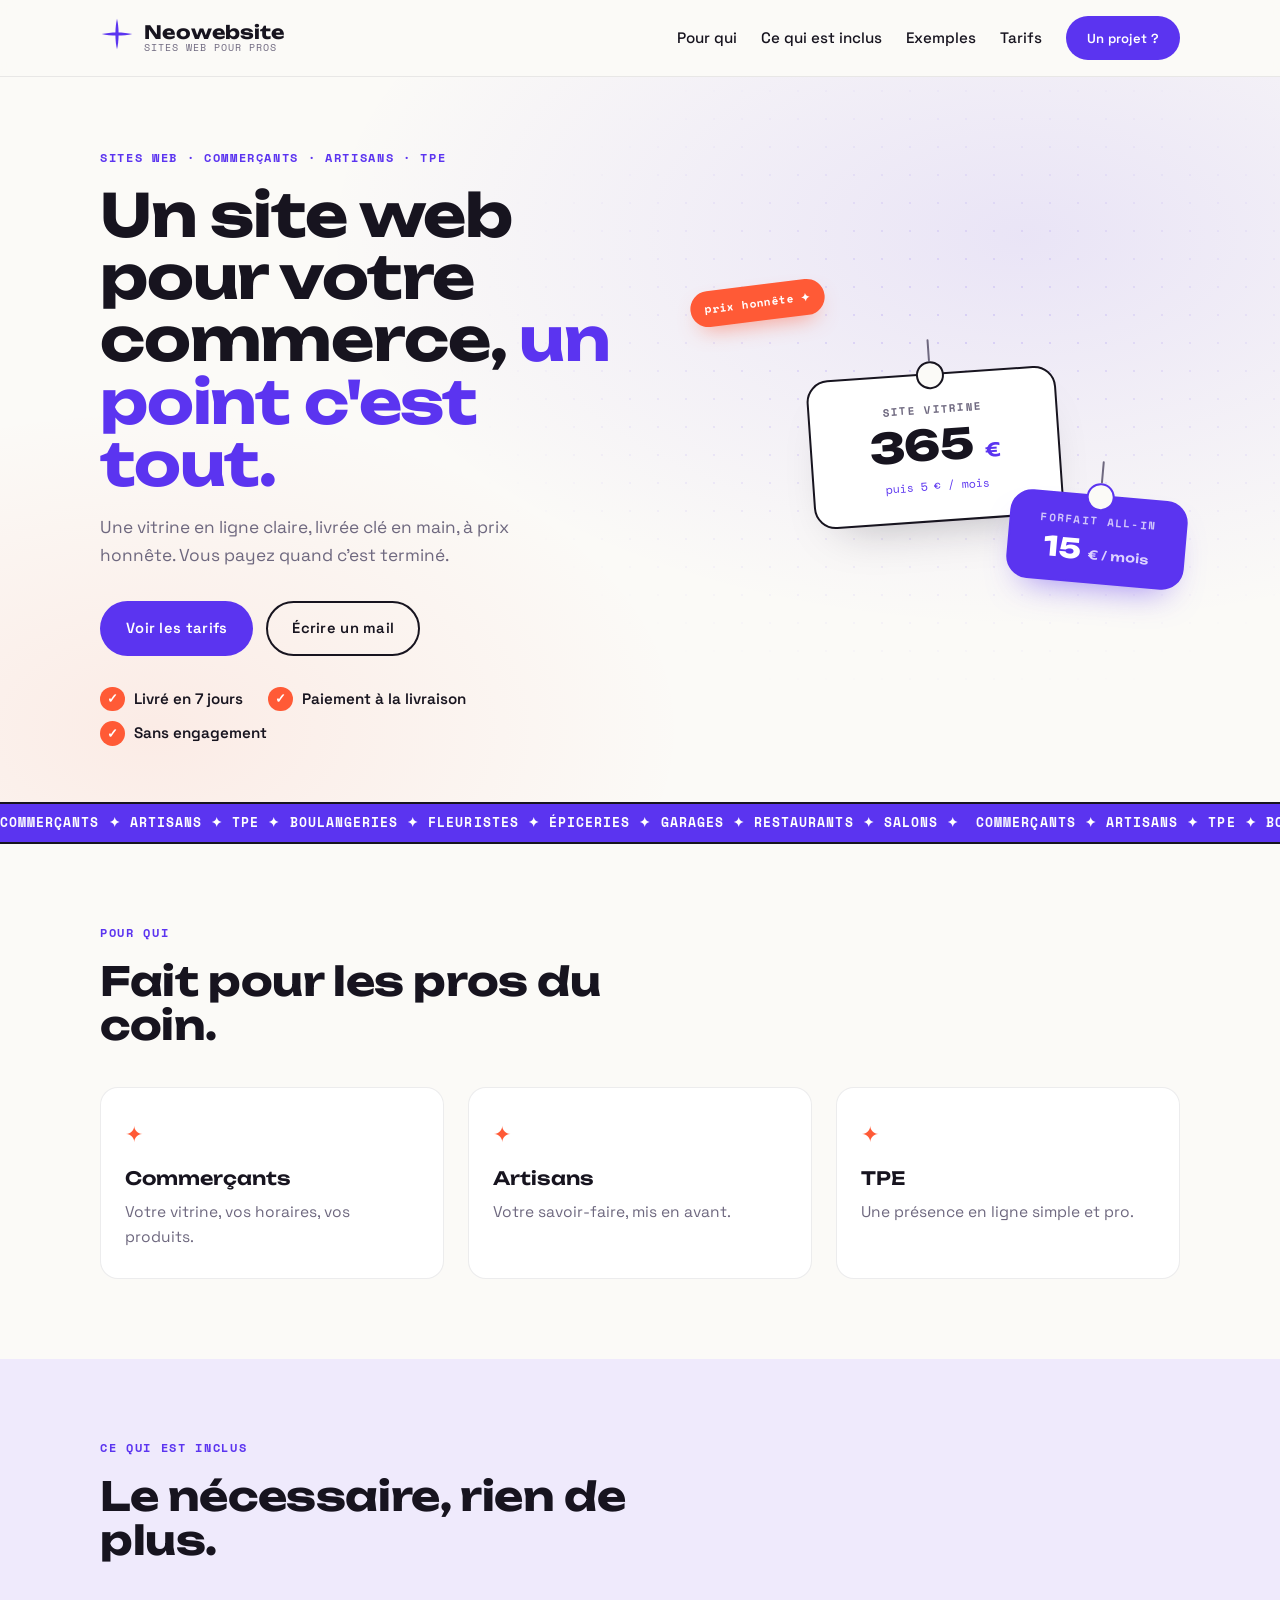
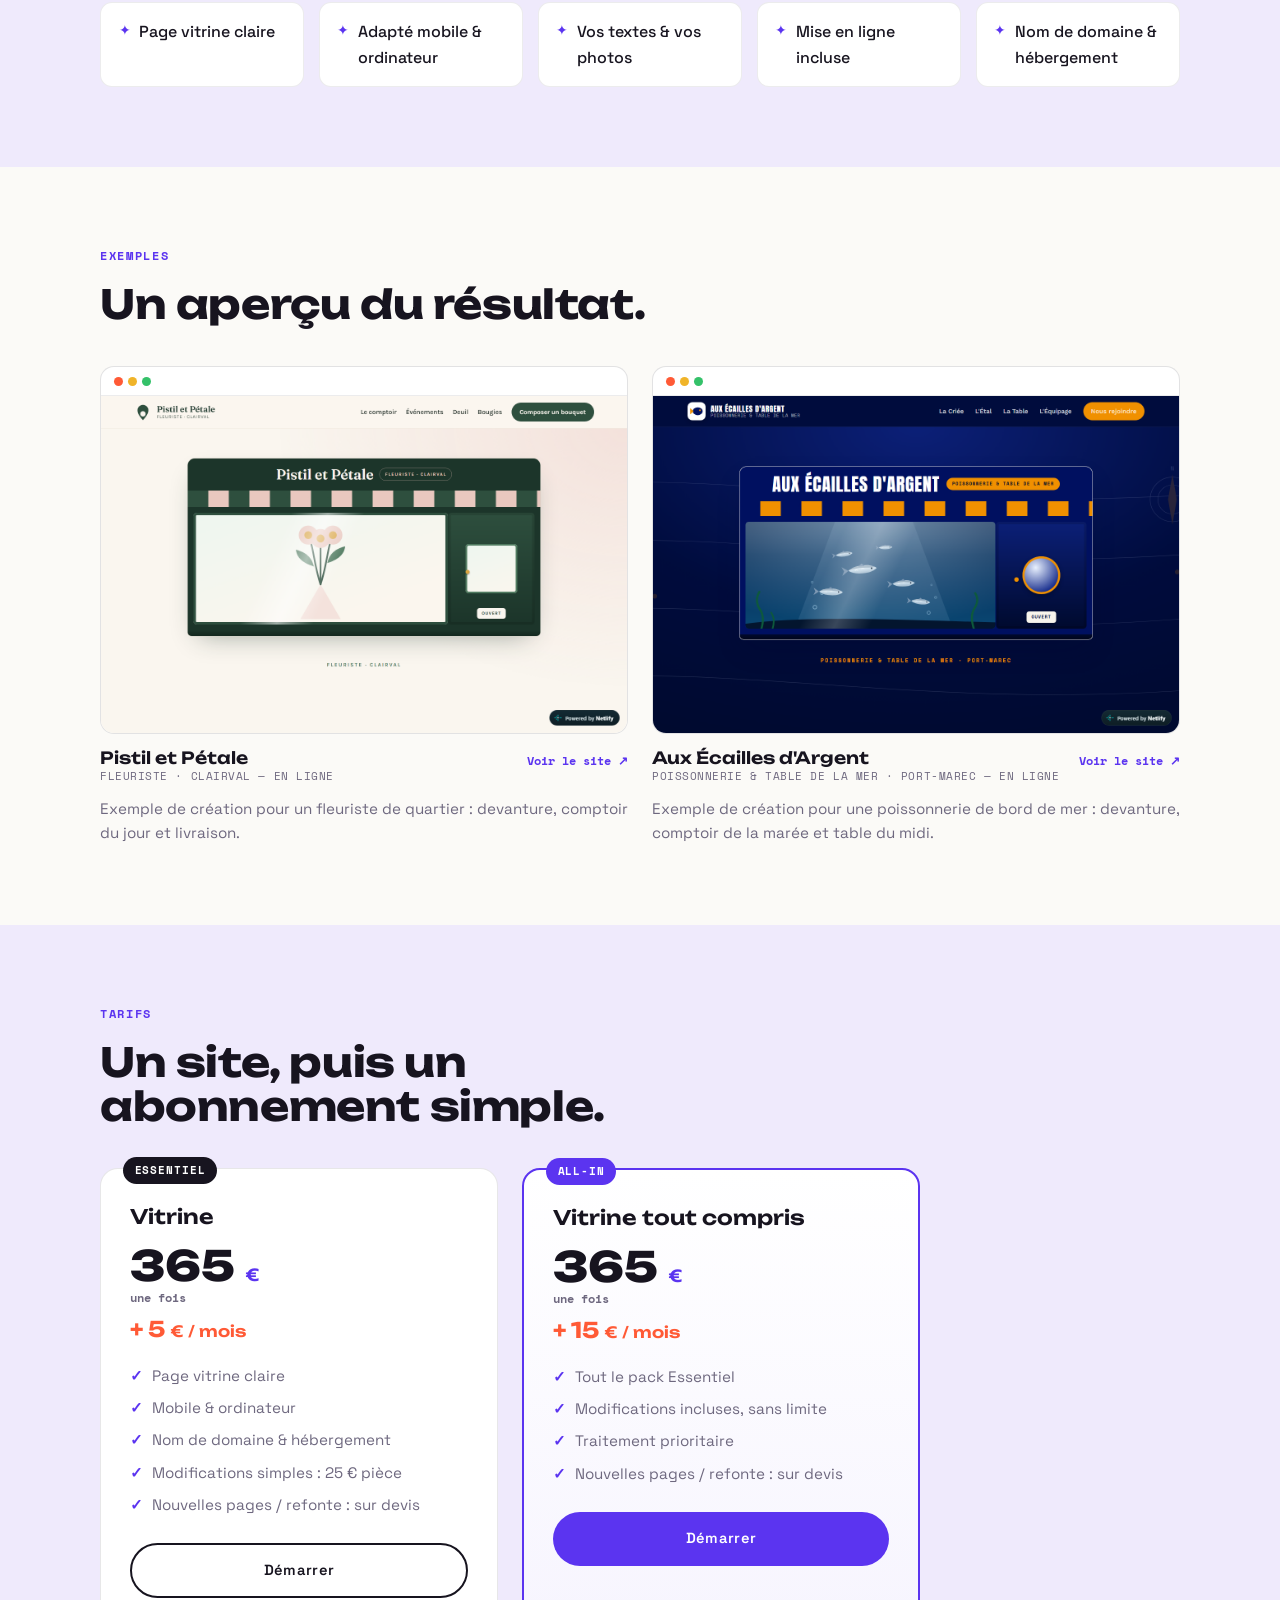
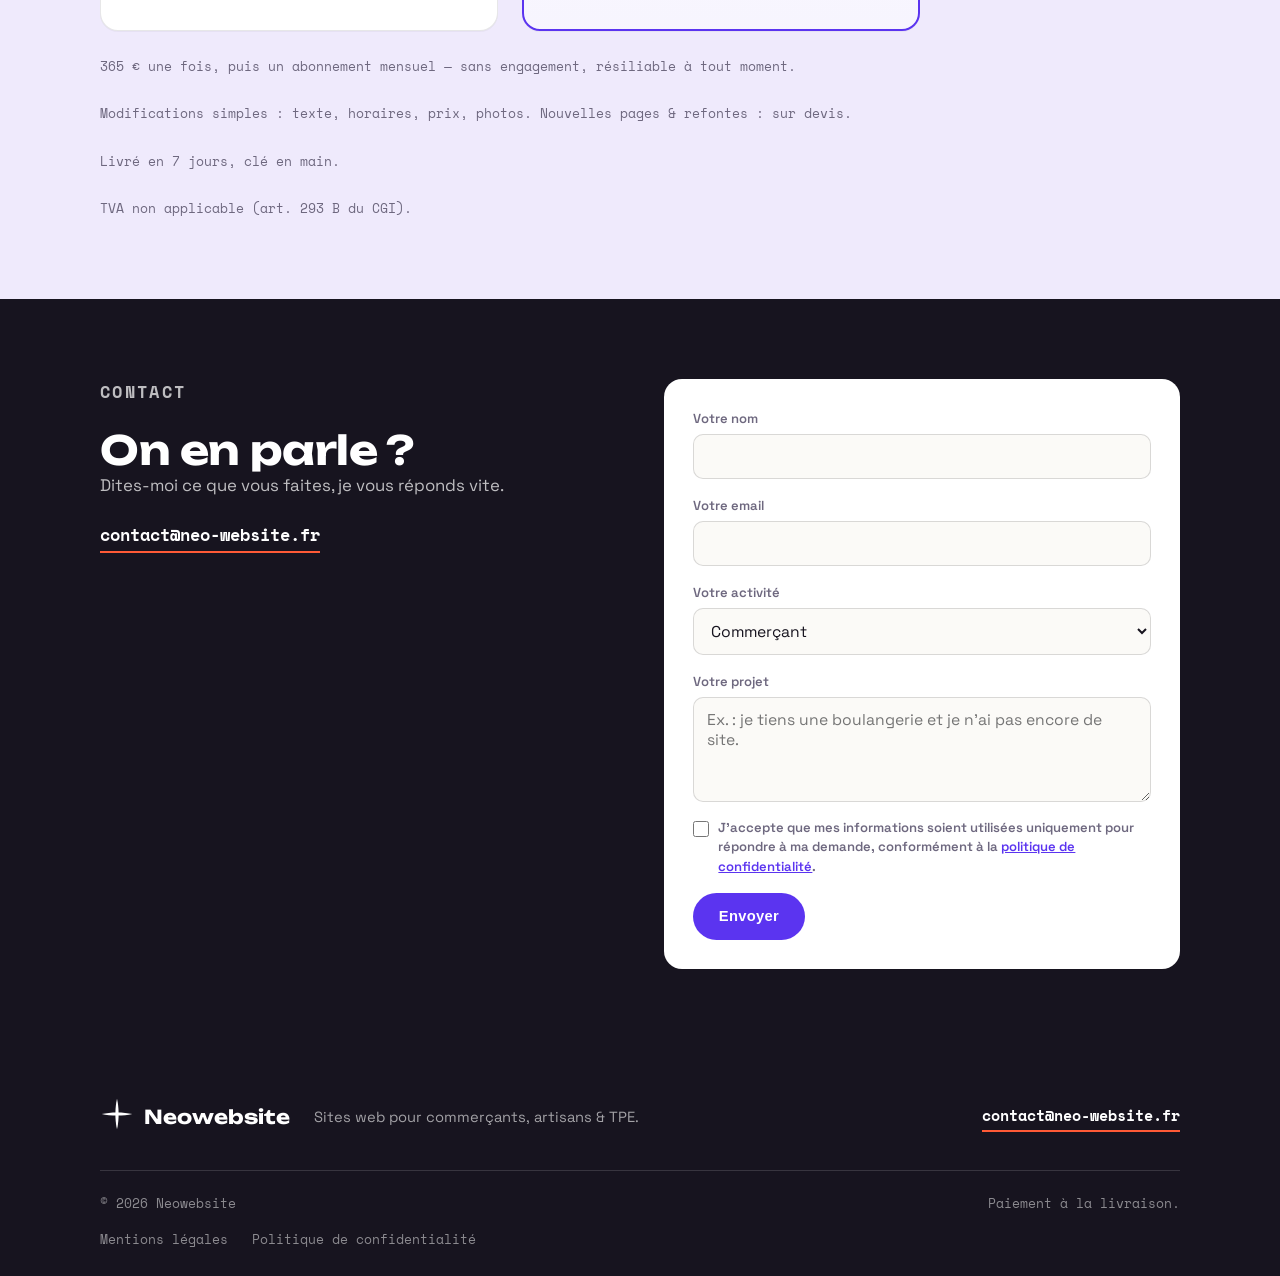
==== commit 785c67fd: "RGPD + security headers : polices auto-hébergées, mentions légales & confidentialité - _headers : CS" ====
--- a/index.html
+++ b/index.html
@@ -5,9 +5,6 @@
   <meta name="viewport" content="width=device-width, initial-scale=1.0" />
   <title>Neowebsite — Sites web pour commerçants, artisans & TPE</title>
   <meta name="description" content="Neowebsite crée des sites web simples et pro pour commerçants, artisans et TPE. Site vitrine à 365 € + 5 €/mois, forfait all-in à 365 € + 15 €/mois. Paiement à la livraison." />
-  <link rel="preconnect" href="https://fonts.googleapis.com" />
-  <link rel="preconnect" href="https://fonts.gstatic.com" crossorigin />
-  <link href="https://fonts.googleapis.com/css2?family=Unbounded:wght@500;600;700;800&family=Space+Grotesk:wght@400;500;600;700&family=Space+Mono:wght@400;700&display=swap" rel="stylesheet" />
   <link rel="stylesheet" href="styles.css" />
 </head>
 <body>
@@ -250,6 +247,10 @@
             <span>Votre projet</span>
             <textarea name="message" rows="4" placeholder="Ex. : je tiens une boulangerie et je n'ai pas encore de site."></textarea>
           </label>
+          <label class="consent">
+            <input type="checkbox" name="consent" required />
+            <span>J'accepte que mes informations soient utilisées uniquement pour répondre à ma demande, conformément à la <a href="politique-de-confidentialite.html">politique de confidentialité</a>.</span>
+          </label>
           <button type="submit" class="btn btn-accent">Envoyer</button>
         </form>
       </div>
@@ -276,6 +277,10 @@
       <span>© <span id="year">2026</span> Neowebsite</span>
       <span>Paiement à la livraison.</span>
     </div>
+    <div class="container footer-legal">
+      <a href="mentions-legales.html">Mentions légales</a>
+      <a href="politique-de-confidentialite.html">Politique de confidentialité</a>
+    </div>
   </footer>
 
   <script src="script.js"></script>
--- a/styles.css
+++ b/styles.css
@@ -1,4 +1,76 @@
 /* Neowebsite — identité "jeune & dynamique" : violet électrique + corail, étiquette de vitrine */
+
+/* Polices auto-hébergées (RGPD : aucune requête vers Google) */
+@font-face {
+  font-family: "Unbounded";
+  font-style: normal;
+  font-weight: 500;
+  font-display: swap;
+  src: url("fonts/unbounded-500.woff2") format("woff2");
+}
+@font-face {
+  font-family: "Unbounded";
+  font-style: normal;
+  font-weight: 600;
+  font-display: swap;
+  src: url("fonts/unbounded-600.woff2") format("woff2");
+}
+@font-face {
+  font-family: "Unbounded";
+  font-style: normal;
+  font-weight: 700;
+  font-display: swap;
+  src: url("fonts/unbounded-700.woff2") format("woff2");
+}
+@font-face {
+  font-family: "Unbounded";
+  font-style: normal;
+  font-weight: 800;
+  font-display: swap;
+  src: url("fonts/unbounded-800.woff2") format("woff2");
+}
+@font-face {
+  font-family: "Space Grotesk";
+  font-style: normal;
+  font-weight: 400;
+  font-display: swap;
+  src: url("fonts/space-grotesk-400.woff2") format("woff2");
+}
+@font-face {
+  font-family: "Space Grotesk";
+  font-style: normal;
+  font-weight: 500;
+  font-display: swap;
+  src: url("fonts/space-grotesk-500.woff2") format("woff2");
+}
+@font-face {
+  font-family: "Space Grotesk";
+  font-style: normal;
+  font-weight: 600;
+  font-display: swap;
+  src: url("fonts/space-grotesk-600.woff2") format("woff2");
+}
+@font-face {
+  font-family: "Space Grotesk";
+  font-style: normal;
+  font-weight: 700;
+  font-display: swap;
+  src: url("fonts/space-grotesk-700.woff2") format("woff2");
+}
+@font-face {
+  font-family: "Space Mono";
+  font-style: normal;
+  font-weight: 400;
+  font-display: swap;
+  src: url("fonts/space-mono-400.woff2") format("woff2");
+}
+@font-face {
+  font-family: "Space Mono";
+  font-style: normal;
+  font-weight: 700;
+  font-display: swap;
+  src: url("fonts/space-mono-700.woff2") format("woff2");
+}
 
 :root {
   --bg: #fbfaf7;
@@ -317,6 +389,16 @@
   outline: none; border-color: var(--violet);
 }
 .contact-form .btn { justify-self: start; }
+.contact-form .consent {
+  display: flex; align-items: flex-start; gap: 0.6rem;
+  font-size: 0.82rem; color: var(--muted); line-height: 1.5;
+}
+.contact-form .consent input {
+  width: 1rem; height: 1rem; padding: 0; margin: 0.2rem 0 0;
+  border: none; border-radius: 0; background: none;
+  accent-color: var(--violet); flex-shrink: 0;
+}
+.contact-form .consent a { color: var(--violet); text-decoration: underline; }
 
 /* ---------- footer ---------- */
 .site-footer { background: var(--ink); color: #fff; padding-block: 3rem 1.6rem; }
@@ -333,6 +415,12 @@
   padding-top: 1.4rem; border-top: 1px solid rgba(255,255,255,0.14);
   font-family: var(--font-mono); font-size: 0.8rem; color: rgba(255,255,255,0.5);
 }
+.footer-legal {
+  display: flex; gap: 1.5rem; flex-wrap: wrap; padding-top: 1rem;
+  font-family: var(--font-mono); font-size: 0.8rem;
+}
+.footer-legal a { color: rgba(255,255,255,0.5); text-decoration: none; }
+.footer-legal a:hover { color: var(--coral); }
 
 /* ---------- reveal ---------- */
 .reveal { opacity: 0; transform: translateY(22px); transition: opacity 0.7s ease, transform 0.7s ease; }
@@ -367,3 +455,18 @@
   .reveal { opacity: 1; transform: none; transition: none; }
   .who-card { transition: none; }
 }
+
+/* ---------- pages légales ---------- */
+.legal-page { padding: 4rem 0 5rem; }
+.legal-page h1 {
+  font-family: var(--font-display); font-weight: 700; font-size: 2rem; letter-spacing: -0.02em;
+  margin-bottom: 0.4rem;
+}
+.legal-updated { font-family: var(--font-mono); font-size: 0.8rem; color: var(--muted); margin-bottom: 2.5rem; }
+.legal-page section { margin-bottom: 2.2rem; }
+.legal-page h2 {
+  font-family: var(--font-display); font-weight: 600; font-size: 1.15rem; margin-bottom: 0.6rem;
+}
+.legal-page p { color: var(--muted); font-size: 0.98rem; max-width: 46rem; }
+.legal-page a { color: var(--violet); }
+.legal-placeholder { color: var(--coral); font-weight: 700; }
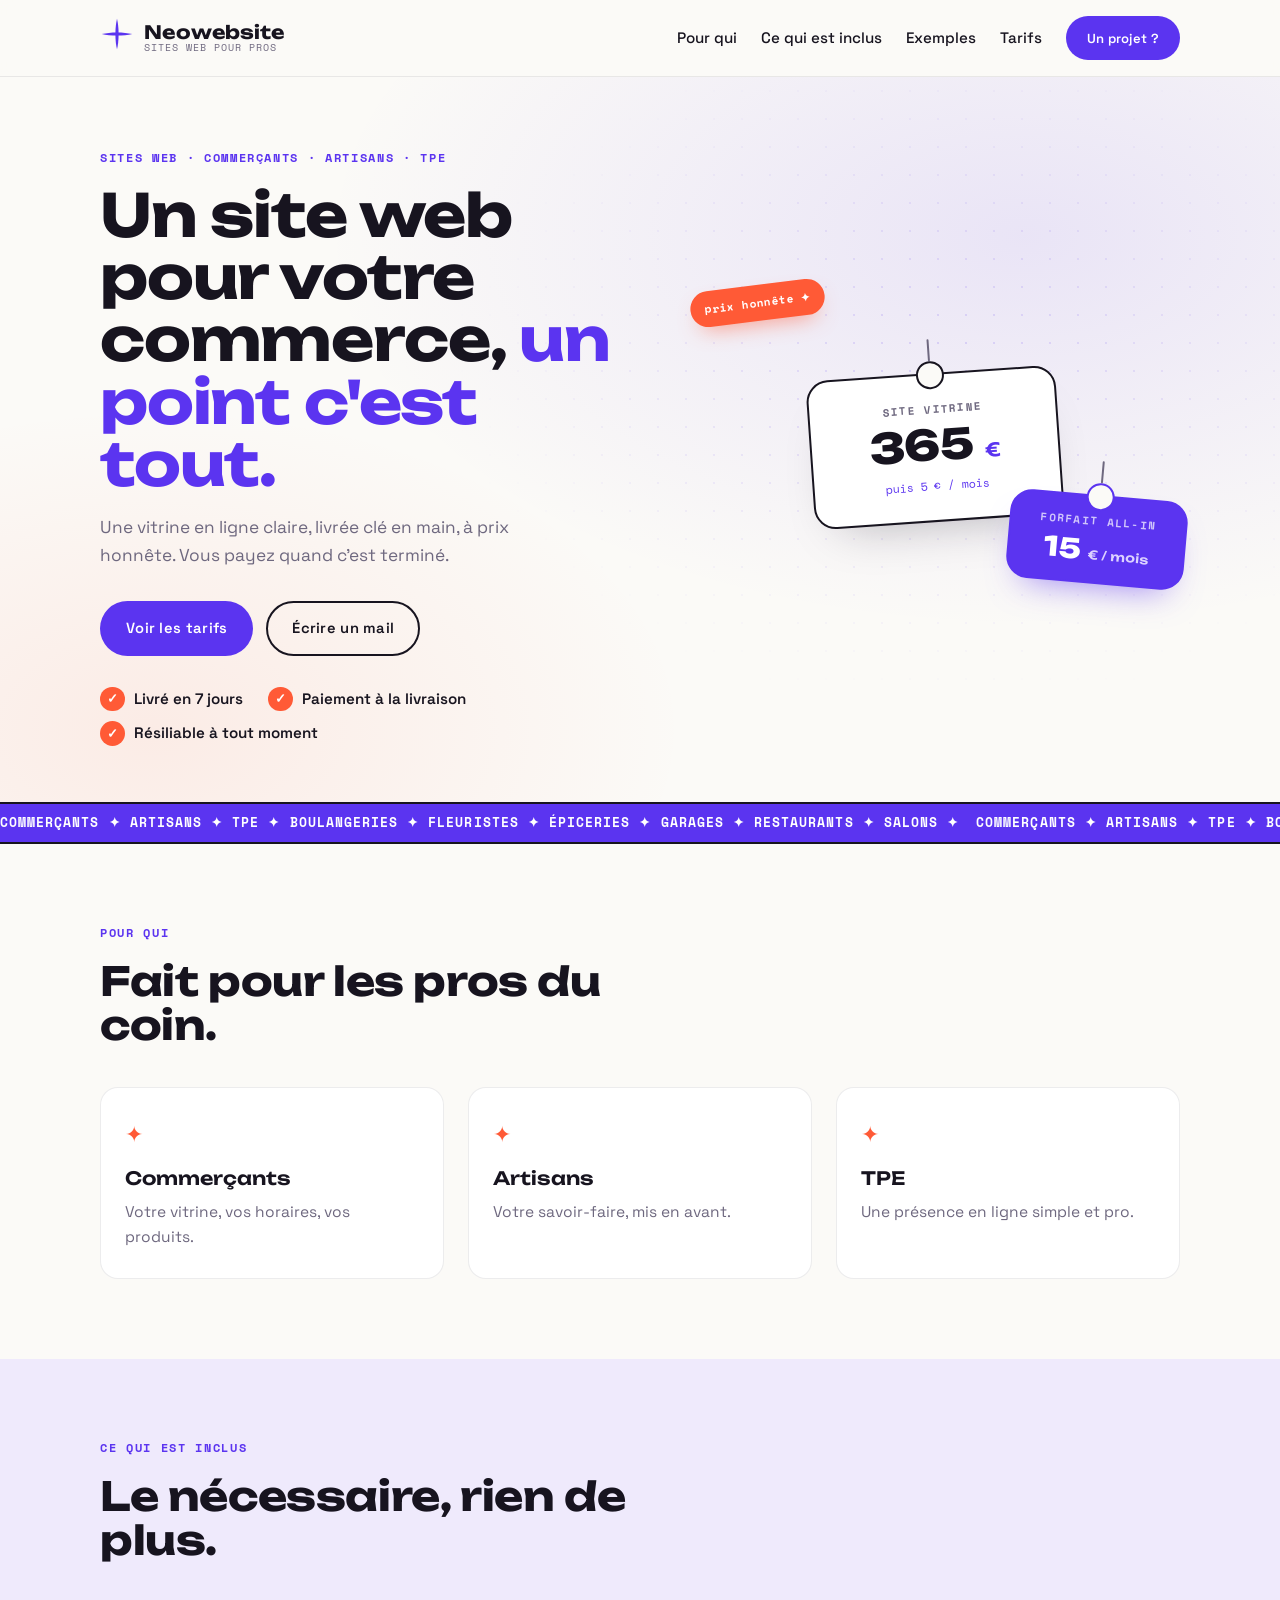
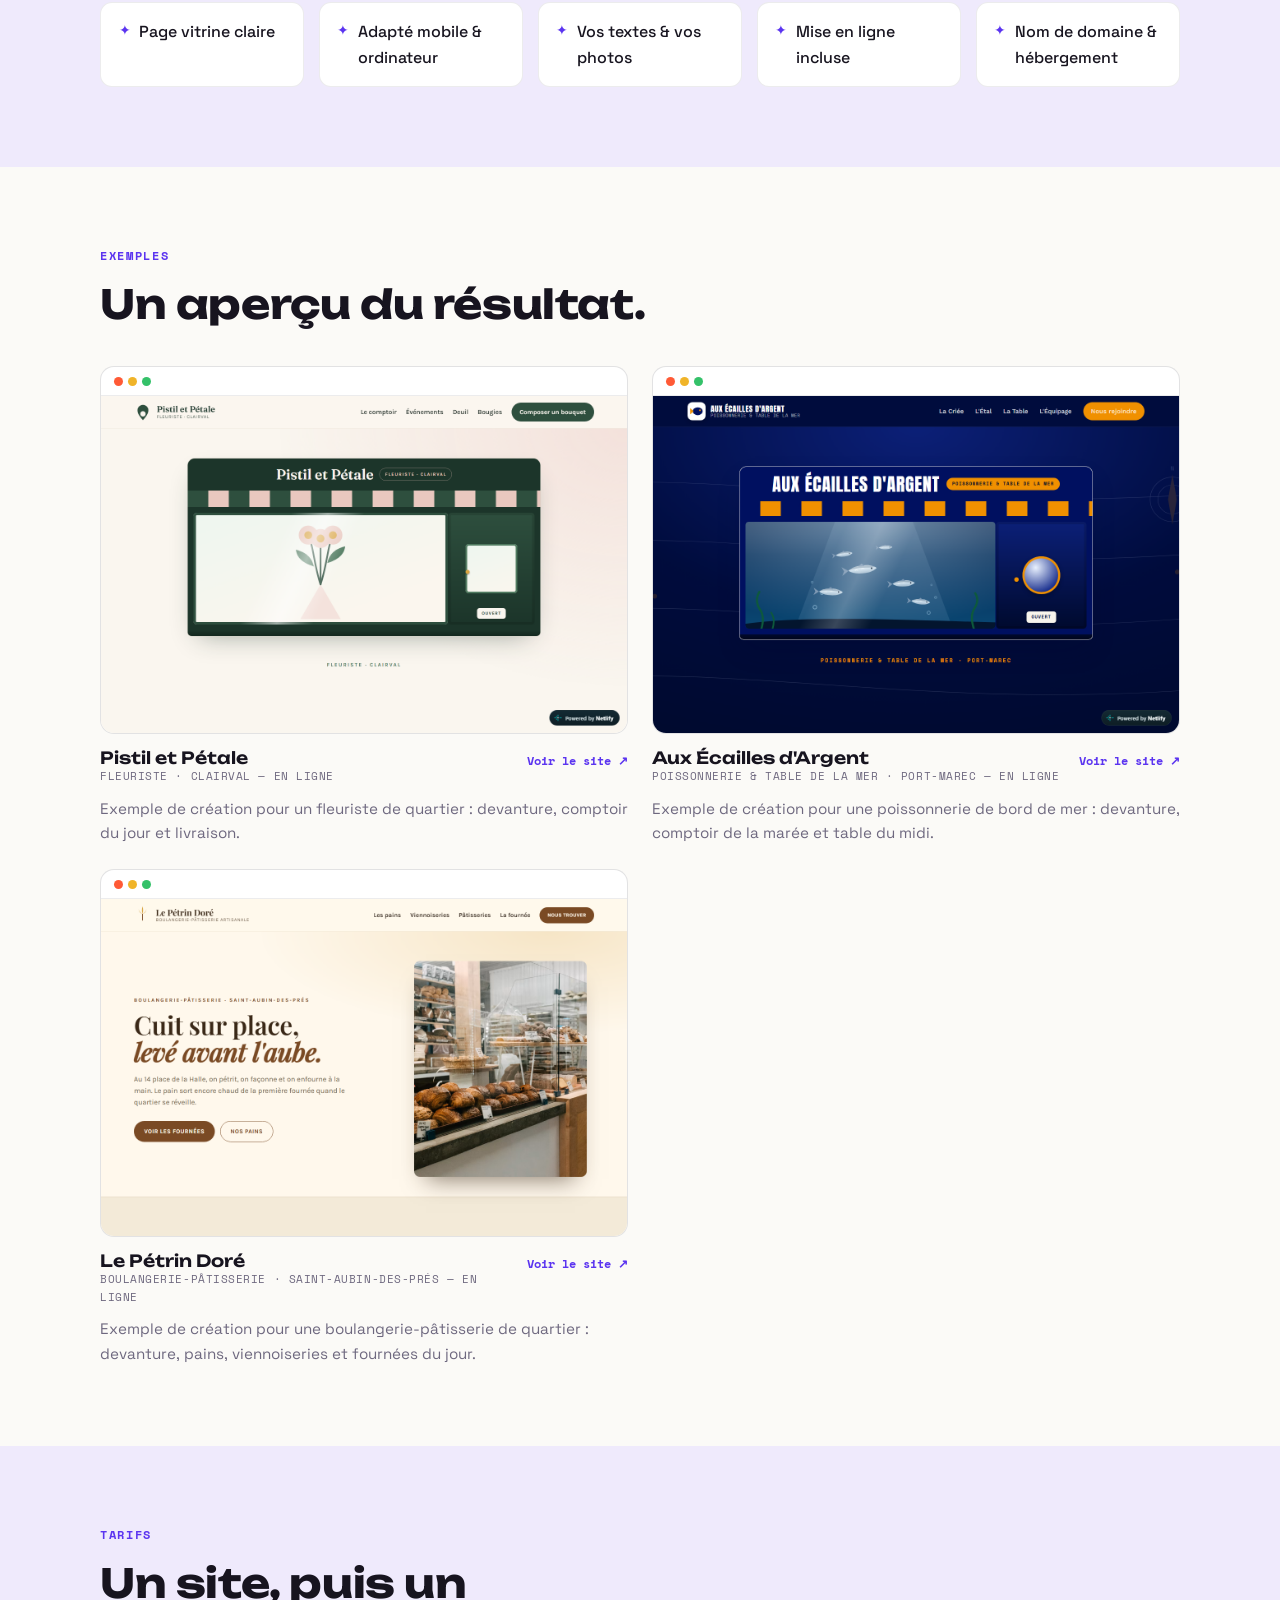
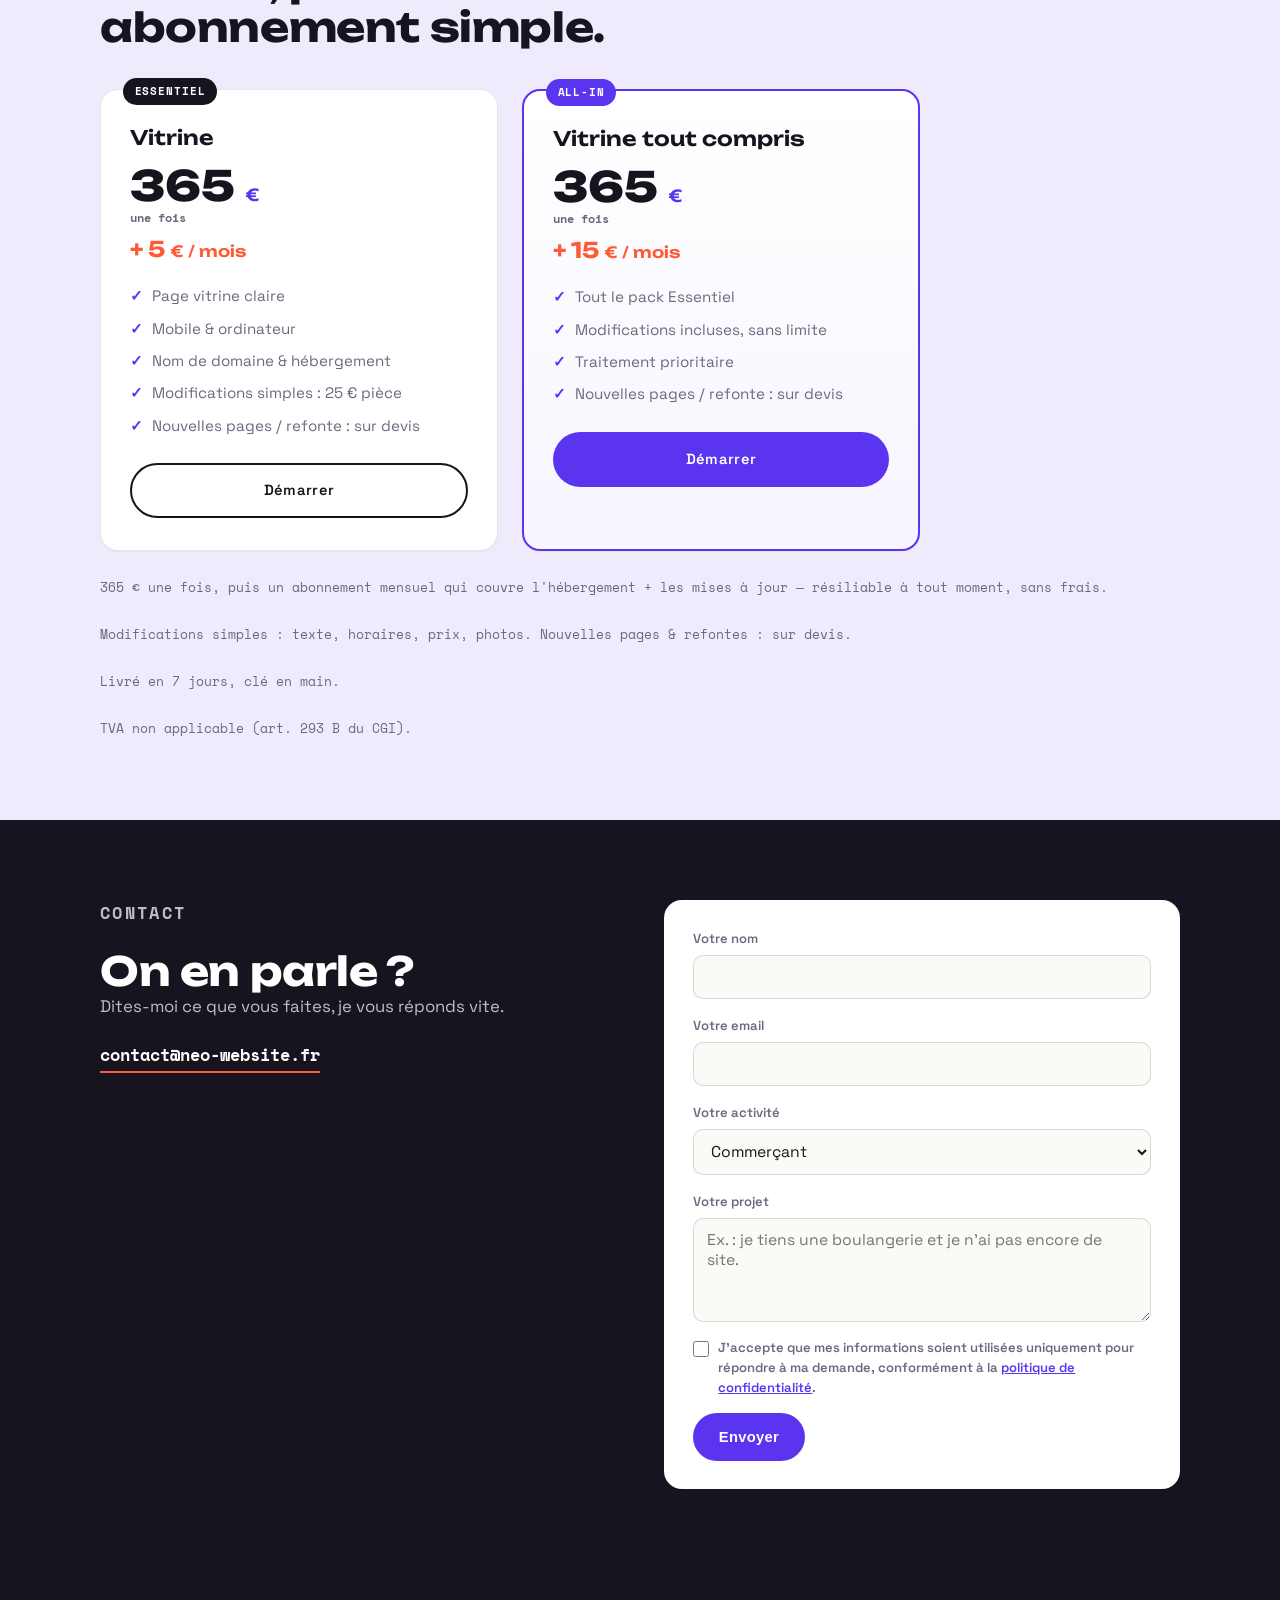
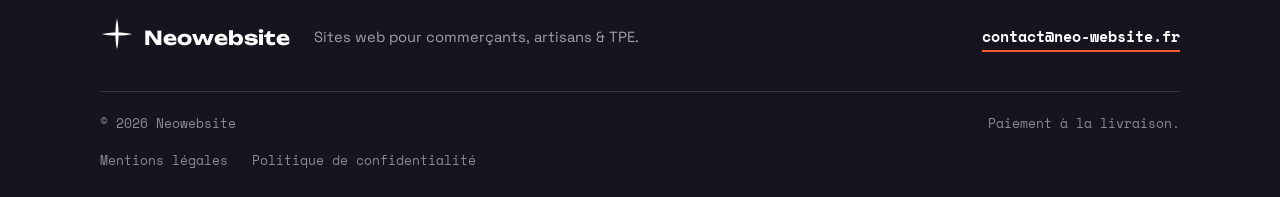
==== commit 21b91062: "Exemples : ajout « Le Pétrin Doré » + réassurance « résiliable à tout moment »" ====
--- a/index.html
+++ b/index.html
@@ -58,7 +58,7 @@
           <ul class="hero-trust reveal">
             <li><span class="trust-ico" aria-hidden="true">✓</span> Livré en 7 jours</li>
             <li><span class="trust-ico" aria-hidden="true">✓</span> Paiement à la livraison</li>
-            <li><span class="trust-ico" aria-hidden="true">✓</span> Sans engagement</li>
+            <li><span class="trust-ico" aria-hidden="true">✓</span> Résiliable à tout moment</li>
           </ul>
         </div>
 
@@ -169,6 +169,22 @@
             </div>
             <p class="exemple-desc">Exemple de création pour une poissonnerie de bord de mer : devanture, comptoir de la marée et table du midi.</p>
           </article>
+          <article class="exemple reveal">
+            <a class="exemple-window exemple-link" style="--accent: #c98a3d" href="https://petrin-dore.netlify.app/" target="_blank" rel="noopener" aria-label="Voir le site Le Pétrin Doré (nouvel onglet)">
+              <span class="exemple-dots" aria-hidden="true"><i></i><i></i><i></i></span>
+              <span class="exemple-screen">
+                <img src="images/le-petrin-dore.png" alt="Capture d'écran de la page d'accueil du Pétrin Doré" width="1280" height="820" loading="lazy" />
+              </span>
+            </a>
+            <div class="exemple-meta">
+              <div>
+                <span class="exemple-name">Le Pétrin Doré</span>
+                <span class="exemple-tag">Boulangerie-pâtisserie · Saint-Aubin-des-Prés — en ligne</span>
+              </div>
+              <a class="exemple-voir" href="https://petrin-dore.netlify.app/" target="_blank" rel="noopener">Voir le site ↗</a>
+            </div>
+            <p class="exemple-desc">Exemple de création pour une boulangerie-pâtisserie de quartier : devanture, pains, viennoiseries et fournées du jour.</p>
+          </article>
         </div>
       </div>
     </section>
@@ -209,7 +225,7 @@
             <a href="mailto:contact@neo-website.fr" class="btn btn-accent plan-cta">Démarrer</a>
           </article>
         </div>
-        <p class="tarif-note reveal">365 € une fois, puis un abonnement mensuel — sans engagement, résiliable à tout moment.</p>
+        <p class="tarif-note reveal">365 € une fois, puis un abonnement mensuel qui couvre l'hébergement + les mises à jour — résiliable à tout moment, sans frais.</p>
         <p class="tarif-note reveal">Modifications simples : texte, horaires, prix, photos. Nouvelles pages &amp; refontes : sur devis.</p>
         <p class="tarif-note reveal">Livré en 7 jours, clé en main.</p>
         <p class="tarif-note reveal">TVA non applicable (art. 293 B du CGI).</p>
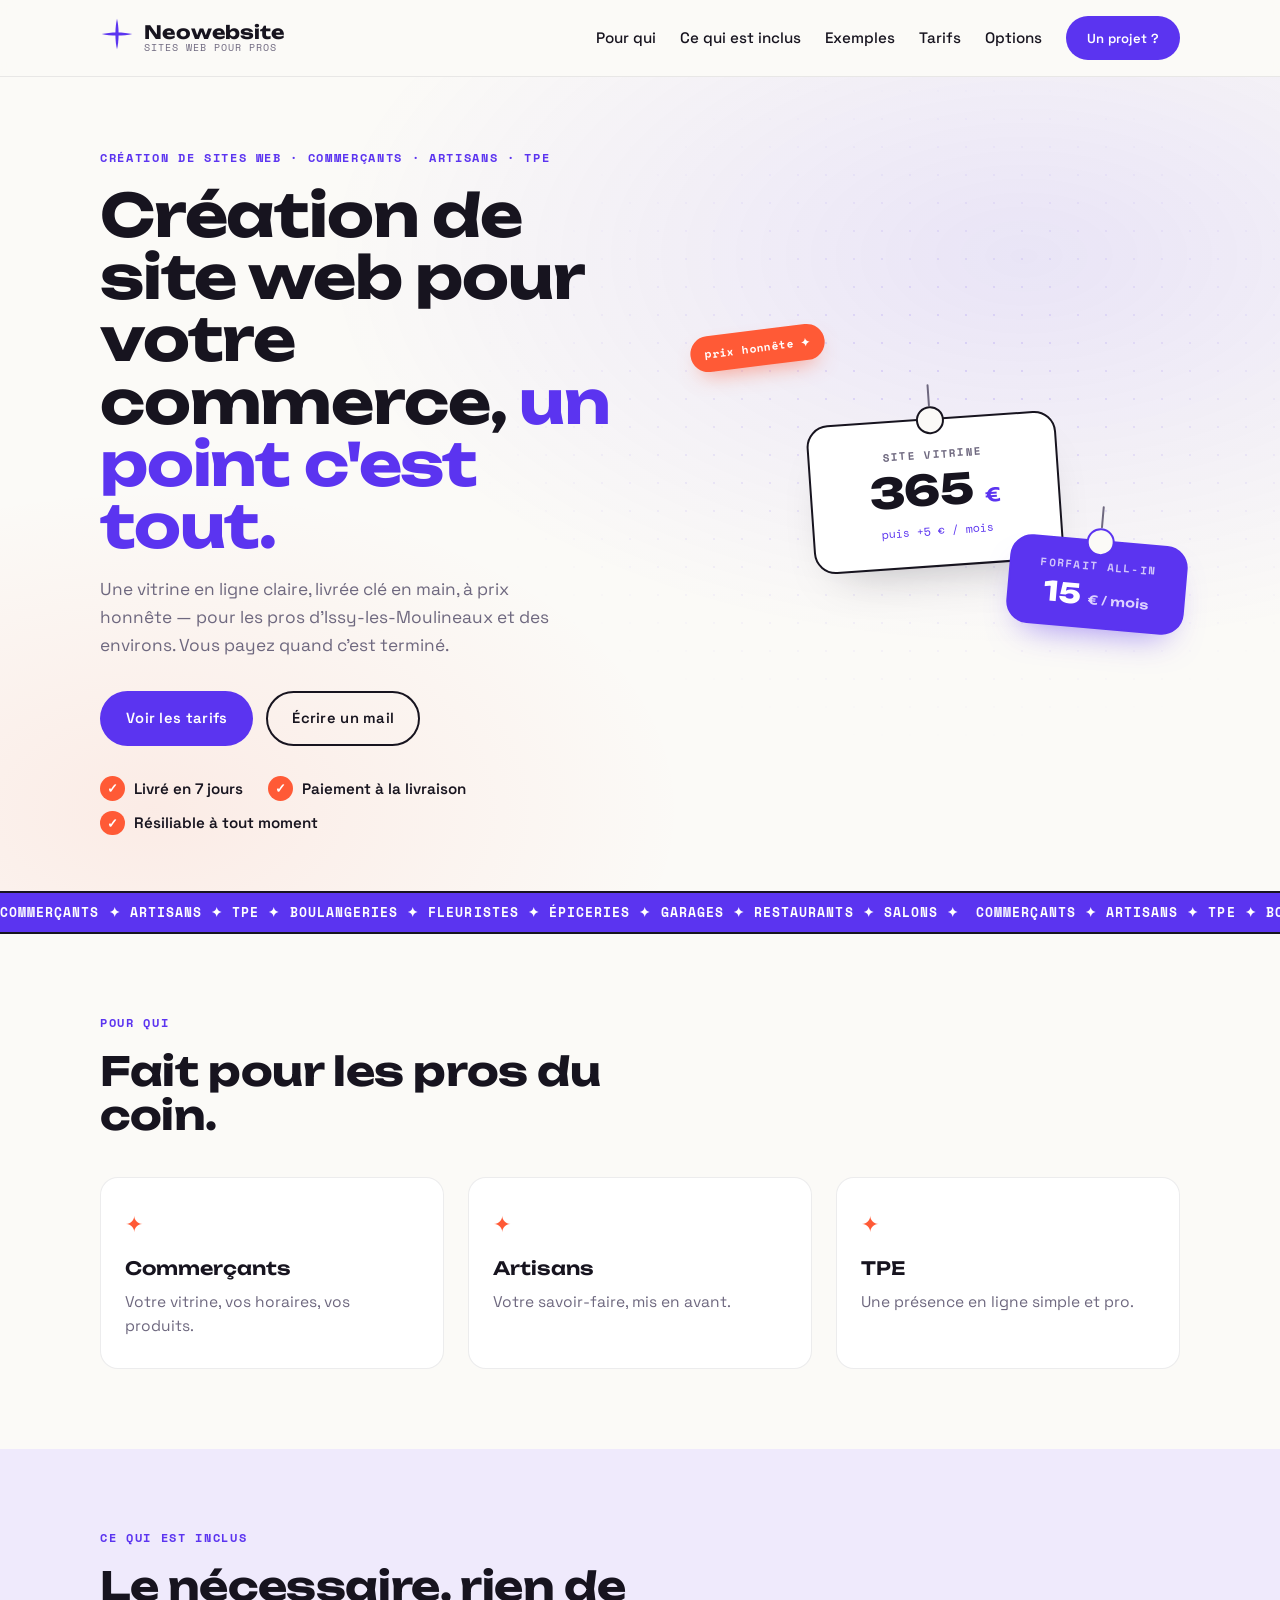
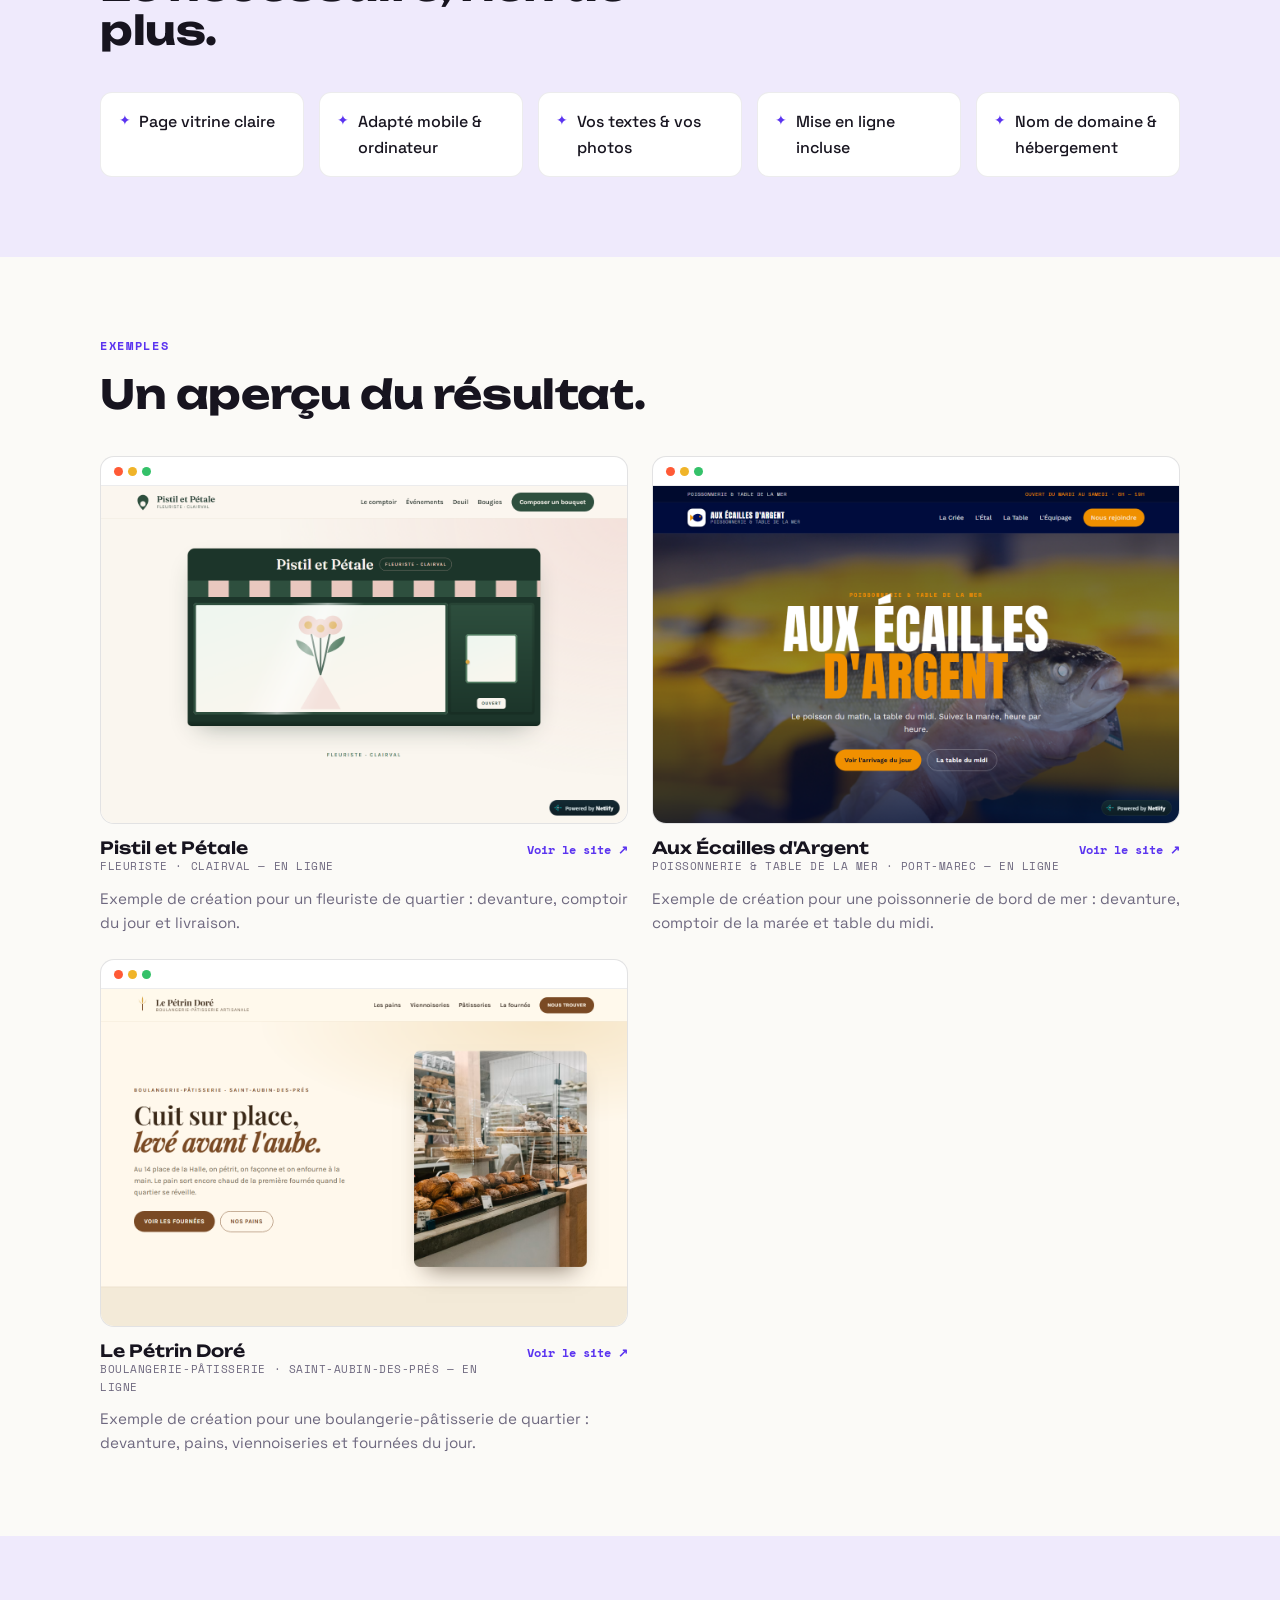
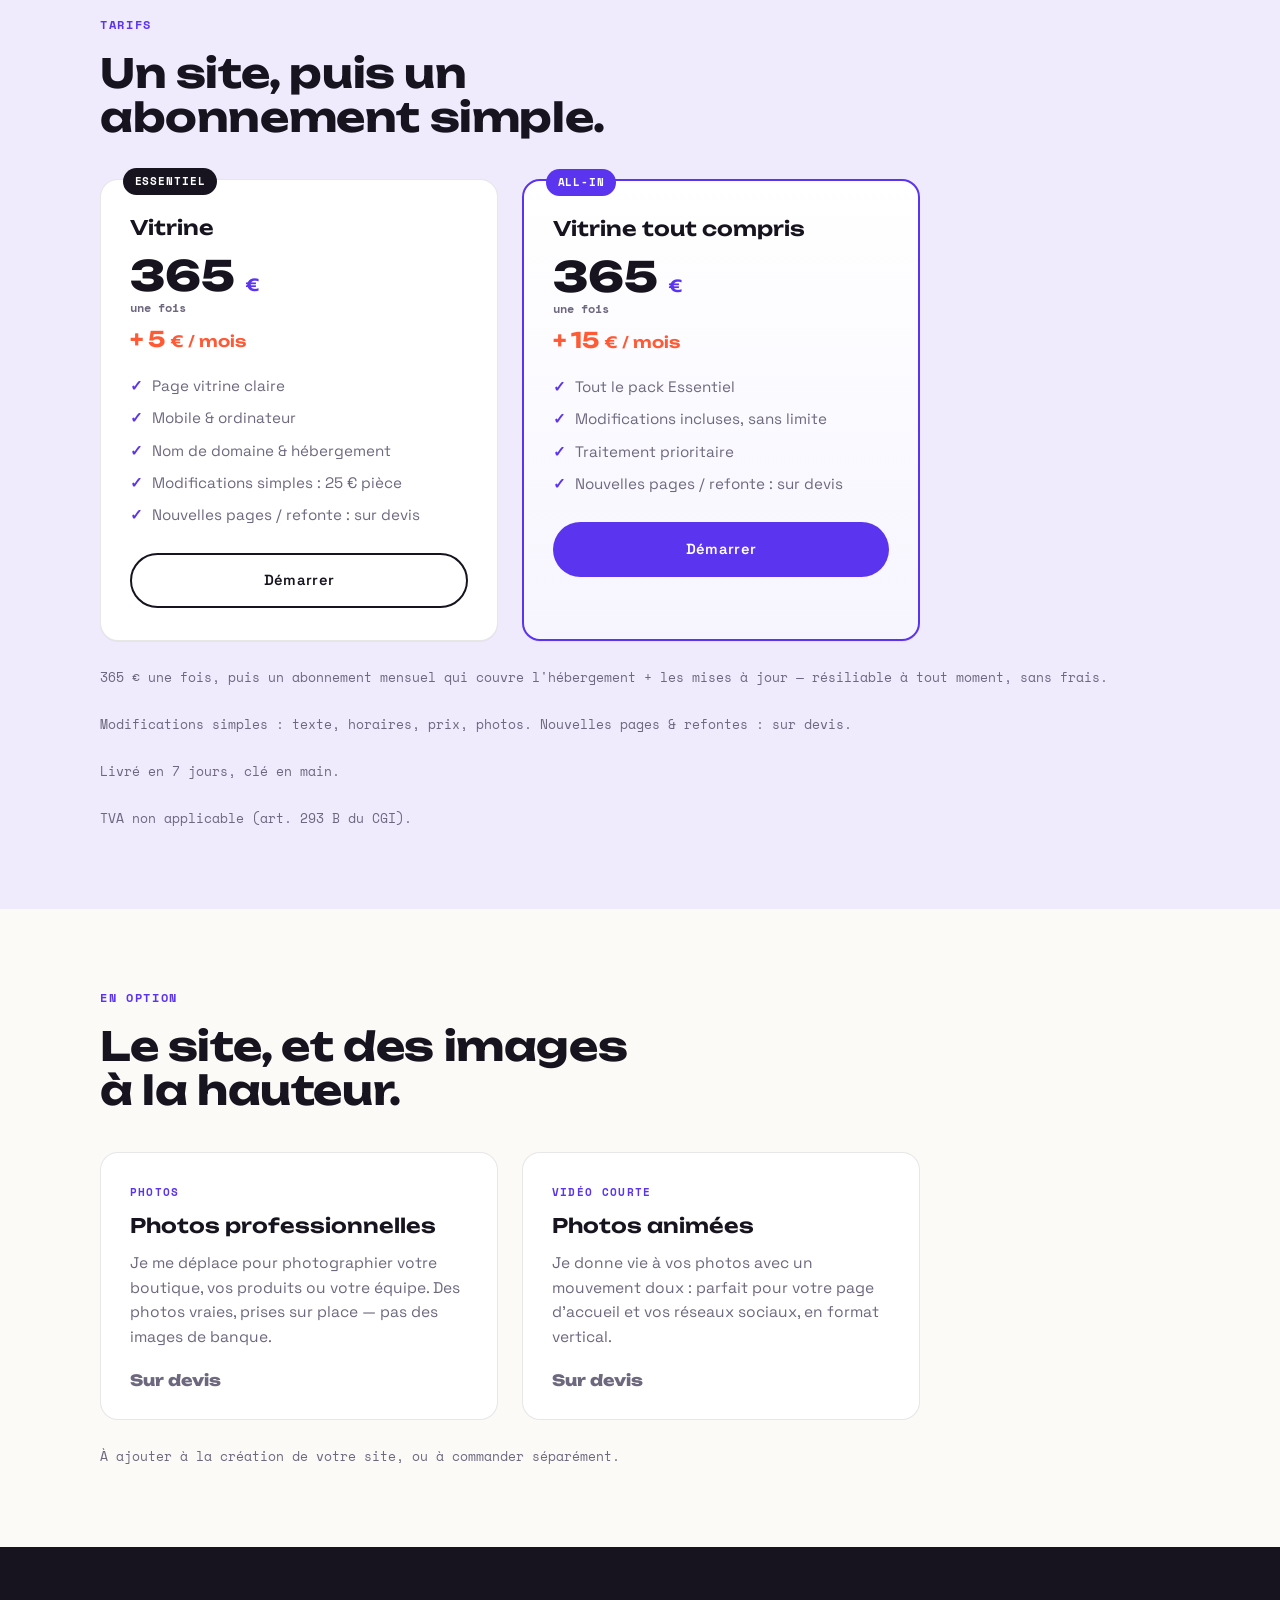
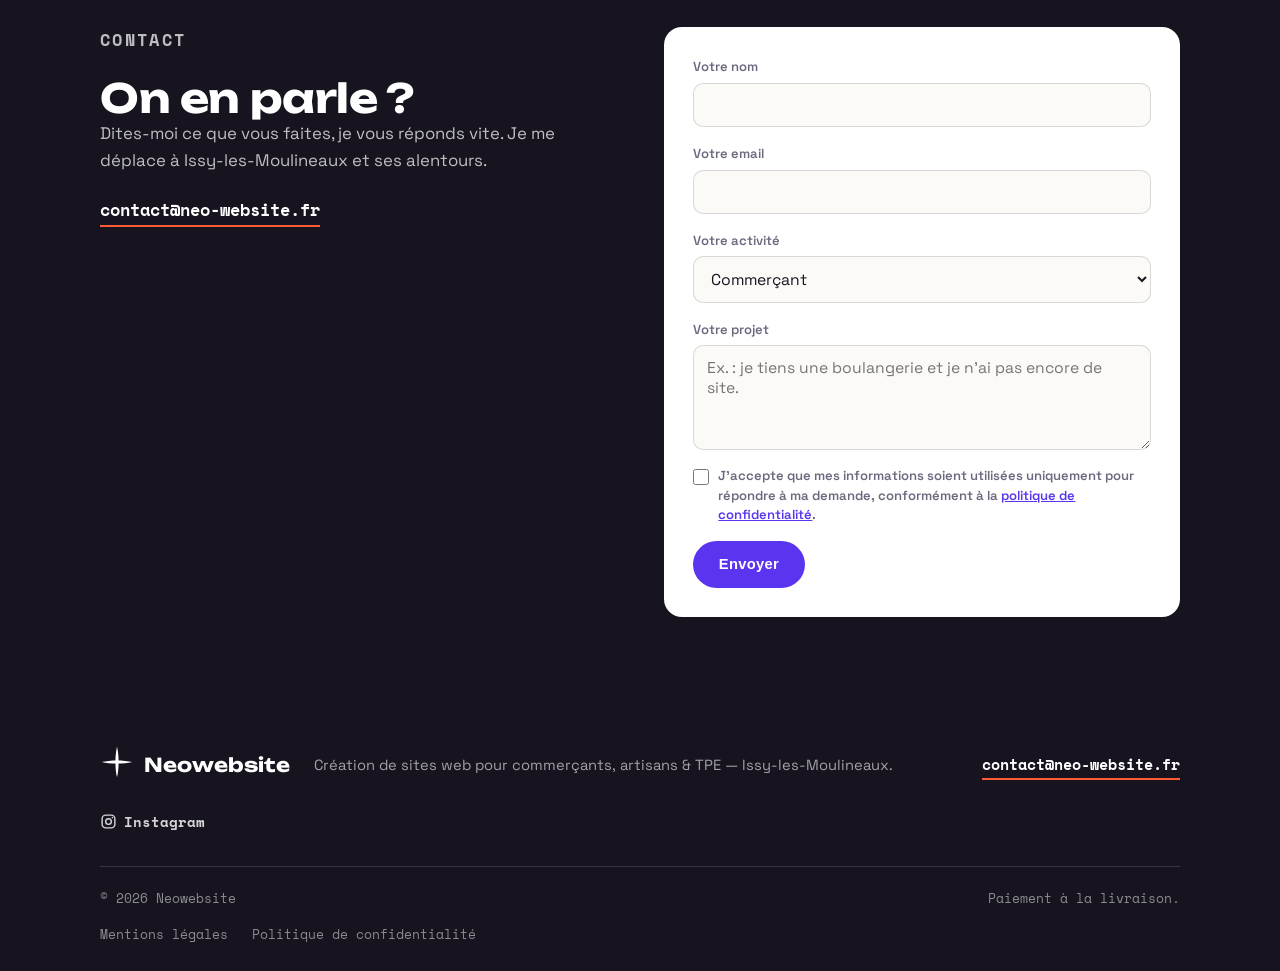
==== commit d39be819: "SEO : sitemap.xml + robots.txt, favicon, og-image, polices auto-hébergées Co-Authored-By: Claude Opu" ====
--- a/index.html
+++ b/index.html
@@ -3,8 +3,67 @@
 <head>
   <meta charset="UTF-8" />
   <meta name="viewport" content="width=device-width, initial-scale=1.0" />
-  <title>Neowebsite — Sites web pour commerçants, artisans & TPE</title>
-  <meta name="description" content="Neowebsite crée des sites web simples et pro pour commerçants, artisans et TPE. Site vitrine à 365 € + 5 €/mois, forfait all-in à 365 € + 15 €/mois. Paiement à la livraison." />
+  <title>Création de site web à Issy-les-Moulineaux — Neowebsite</title>
+  <meta name="description" content="Création de site web pour commerçants, artisans et TPE à Issy-les-Moulineaux et alentours. Site vitrine livré en 7 jours dès 365 € + 5 €/mois, paiement à la livraison." />
+  <link rel="canonical" href="https://neo-website.fr/" />
+  <meta name="robots" content="index, follow" />
+  <meta name="theme-color" content="#5b34f0" />
+
+  <!-- Favicon -->
+  <link rel="icon" href="favicon.svg" type="image/svg+xml" />
+  <link rel="apple-touch-icon" href="apple-touch-icon.png" />
+
+  <!-- Open Graph -->
+  <meta property="og:type" content="website" />
+  <meta property="og:locale" content="fr_FR" />
+  <meta property="og:site_name" content="Neowebsite" />
+  <meta property="og:title" content="Création de site web à Issy-les-Moulineaux — Neowebsite" />
+  <meta property="og:description" content="Création de site web pour commerçants, artisans et TPE à Issy-les-Moulineaux et alentours. Livré en 7 jours, dès 365 € + 5 €/mois." />
+  <meta property="og:url" content="https://neo-website.fr/" />
+  <meta property="og:image" content="https://neo-website.fr/og-image.png" />
+  <meta property="og:image:width" content="1200" />
+  <meta property="og:image:height" content="630" />
+  <meta property="og:image:alt" content="Neowebsite — création de sites web pour commerçants et artisans" />
+
+  <!-- Twitter -->
+  <meta name="twitter:card" content="summary_large_image" />
+  <meta name="twitter:title" content="Création de site web à Issy-les-Moulineaux — Neowebsite" />
+  <meta name="twitter:description" content="Création de site web pour commerçants, artisans et TPE à Issy-les-Moulineaux et alentours. Livré en 7 jours, dès 365 € + 5 €/mois." />
+  <meta name="twitter:image" content="https://neo-website.fr/og-image.png" />
+
+  <!-- Données structurées -->
+  <script type="application/ld+json">
+  {
+    "@context": "https://schema.org",
+    "@type": "ProfessionalService",
+    "name": "Neowebsite",
+    "description": "Création de sites web pour commerçants, artisans et TPE à Issy-les-Moulineaux et alentours.",
+    "url": "https://neo-website.fr/",
+    "email": "contact@neo-website.fr",
+    "image": "https://neo-website.fr/og-image.png",
+    "priceRange": "365 €",
+    "address": {
+      "@type": "PostalAddress",
+      "streetAddress": "12 rue Édouard Naud",
+      "postalCode": "92130",
+      "addressLocality": "Issy-les-Moulineaux",
+      "addressRegion": "Île-de-France",
+      "addressCountry": "FR"
+    },
+    "areaServed": [
+      { "@type": "City", "name": "Issy-les-Moulineaux" },
+      { "@type": "AdministrativeArea", "name": "Hauts-de-Seine" }
+    ],
+    "sameAs": [
+      "https://www.instagram.com/neowebsite.fr/"
+    ],
+    "founder": {
+      "@type": "Person",
+      "name": "François Dauchy"
+    }
+  }
+  </script>
+
   <link rel="stylesheet" href="styles.css" />
 </head>
 <body>
@@ -30,6 +89,7 @@
         <a href="#inclus">Ce qui est inclus</a>
         <a href="#exemples">Exemples</a>
         <a href="#tarifs">Tarifs</a>
+        <a href="#options">Options</a>
         <a href="#contact" class="btn btn-accent nav-cta">Un projet ?</a>
       </nav>
 
@@ -45,10 +105,10 @@
     <section class="hero">
       <div class="container hero-inner">
         <div class="hero-copy">
-          <p class="eyebrow reveal">Sites web · commerçants · artisans · TPE</p>
-          <h1 class="hero-title reveal">Un site web pour votre commerce, <em>un point c'est tout.</em></h1>
+          <p class="eyebrow reveal">Création de sites web · commerçants · artisans · TPE</p>
+          <h1 class="hero-title reveal">Création de site web pour votre commerce, <em>un point c'est tout.</em></h1>
           <p class="hero-sub reveal">
-            Une vitrine en ligne claire, livrée clé en main, à prix honnête.
+            Une vitrine en ligne claire, livrée clé en main, à prix honnête — pour les pros d'Issy-les-Moulineaux et des environs.
             Vous payez quand c'est terminé.
           </p>
           <div class="hero-cta reveal">
@@ -66,7 +126,7 @@
           <div class="price-tag">
             <span class="tag-kicker">site vitrine</span>
             <span class="tag-price">365 <em>€</em></span>
-            <span class="tag-note">puis 5 € / mois</span>
+            <span class="tag-note">puis +5 € / mois</span>
           </div>
           <div class="price-tag tag-mini">
             <span class="tag-kicker">forfait all-in</span>
@@ -232,13 +292,38 @@
       </div>
     </section>
 
+    <!-- ============ OPTIONS ============ -->
+    <section class="section" id="options">
+      <div class="container">
+        <header class="section-head reveal">
+          <p class="eyebrow">En option</p>
+          <h2 class="section-title">Le site, et des images à la hauteur.</h2>
+        </header>
+        <div class="options-grid">
+          <article class="option-card reveal">
+            <span class="option-kicker">Photos</span>
+            <h3>Photos professionnelles</h3>
+            <p>Je me déplace pour photographier votre boutique, vos produits ou votre équipe. Des photos vraies, prises sur place — pas des images de banque.</p>
+            <p class="option-price">Sur devis</p>
+          </article>
+          <article class="option-card reveal">
+            <span class="option-kicker">Vidéo courte</span>
+            <h3>Photos animées</h3>
+            <p>Je donne vie à vos photos avec un mouvement doux : parfait pour votre page d'accueil et vos réseaux sociaux, en format vertical.</p>
+            <p class="option-price">Sur devis</p>
+          </article>
+        </div>
+        <p class="tarif-note reveal">À ajouter à la création de votre site, ou à commander séparément.</p>
+      </div>
+    </section>
+
     <!-- ============ CONTACT ============ -->
     <section class="section section-dark" id="contact">
       <div class="container contact-grid">
         <div class="contact-copy reveal">
           <p class="eyebrow eyebrow-light">Contact</p>
           <h2 class="section-title">On en parle ?</h2>
-          <p>Dites-moi ce que vous faites, je vous réponds vite.</p>
+          <p>Dites-moi ce que vous faites, je vous réponds vite. Je me déplace à Issy-les-Moulineaux et ses alentours.</p>
           <a class="contact-mail" href="mailto:contact@neo-website.fr">contact@neo-website.fr</a>
         </div>
         <form class="contact-form reveal" id="contact-form">
@@ -286,8 +371,16 @@
         </span>
         <span class="footer-name">Neowebsite</span>
       </div>
-      <p class="footer-tag">Sites web pour commerçants, artisans &amp; TPE.</p>
+      <p class="footer-tag">Création de sites web pour commerçants, artisans &amp; TPE — Issy-les-Moulineaux.</p>
       <a class="footer-mail" href="mailto:contact@neo-website.fr">contact@neo-website.fr</a>
+      <a class="footer-social" href="https://www.instagram.com/neowebsite.fr/" target="_blank" rel="noopener" aria-label="Instagram de Neowebsite">
+        <svg viewBox="0 0 24 24" width="17" height="17" fill="none" stroke="currentColor" stroke-width="2" aria-hidden="true">
+          <rect x="3" y="3" width="18" height="18" rx="5" />
+          <circle cx="12" cy="12" r="4" />
+          <circle cx="17.5" cy="6.5" r="1.1" fill="currentColor" stroke="none" />
+        </svg>
+        <span>Instagram</span>
+      </a>
     </div>
     <div class="container footer-bottom">
       <span>© <span id="year">2026</span> Neowebsite</span>
--- a/styles.css
+++ b/styles.css
@@ -365,6 +365,28 @@
 
 .tarif-note { margin-top: 1.6rem; font-family: var(--font-mono); font-size: 0.84rem; color: var(--muted); }
 
+/* ---------- options (contenu) ---------- */
+.options-grid { display: grid; grid-template-columns: repeat(2, 1fr); gap: 1.5rem; max-width: 820px; }
+.option-card {
+  background: var(--card); border: 1px solid rgba(23, 20, 31, 0.1);
+  border-radius: var(--radius); padding: 1.9rem 1.8rem;
+  display: flex; flex-direction: column; align-items: flex-start; gap: 0.55rem;
+  transition: transform 0.18s ease, box-shadow 0.18s ease;
+}
+.option-card:hover { transform: translateY(-4px); box-shadow: var(--shadow); }
+.option-kicker {
+  font-family: var(--font-mono); font-size: 0.68rem; font-weight: 700;
+  letter-spacing: 0.12em; text-transform: uppercase; color: var(--violet);
+}
+.option-card h3 { font-family: var(--font-display); font-weight: 600; font-size: 1.25rem; }
+.option-card p { color: var(--muted); font-size: 0.97rem; }
+.option-price {
+  margin-top: auto; padding-top: 0.9rem;
+  font-family: var(--font-display); font-weight: 800; font-size: 1.5rem;
+  color: var(--coral); line-height: 1;
+}
+.option-price em { font-style: normal; font-size: 0.55em; font-weight: 600; color: var(--muted); }
+
 /* ---------- contact ---------- */
 .contact-grid { display: grid; grid-template-columns: 1fr 1fr; gap: 3rem; align-items: start; }
 .contact-copy p { color: rgba(255,255,255,0.72); font-size: 1.05rem; margin-bottom: 1.4rem; }
@@ -410,6 +432,13 @@
 .footer-tag { color: rgba(255,255,255,0.6); font-size: 0.92rem; }
 .footer-mail { margin-left: auto; font-family: var(--font-mono); font-weight: 700; font-size: 0.95rem; color: #fff; border-bottom: 2px solid var(--coral); padding-bottom: 2px; }
 .footer-mail:hover { color: var(--coral); }
+.footer-social {
+  display: inline-flex; align-items: center; gap: 0.45rem;
+  font-family: var(--font-mono); font-weight: 700; font-size: 0.9rem;
+  color: #fff; opacity: 0.82; transition: color 0.16s ease, opacity 0.16s ease;
+}
+.footer-social:hover { color: var(--coral); opacity: 1; }
+.footer-social svg { display: block; flex: none; }
 .footer-bottom {
   display: flex; justify-content: space-between; gap: 1rem; flex-wrap: wrap;
   padding-top: 1.4rem; border-top: 1px solid rgba(255,255,255,0.14);
@@ -438,7 +467,7 @@
   .nav-toggle { display: flex; }
   .hero-inner { grid-template-columns: 1fr; }
   .hero-tags { order: -1; min-height: 300px; }
-  .who-grid, .exemples-grid, .pricing-grid, .contact-grid { grid-template-columns: 1fr; }
+  .who-grid, .exemples-grid, .pricing-grid, .options-grid, .contact-grid { grid-template-columns: 1fr; }
   .contact-grid { gap: 2rem; }
 }
 
@@ -453,7 +482,7 @@
   html { scroll-behavior: auto; }
   .ticker-track { animation: none; }
   .reveal { opacity: 1; transform: none; transition: none; }
-  .who-card { transition: none; }
+  .who-card, .option-card { transition: none; }
 }
 
 /* ---------- pages légales ---------- */
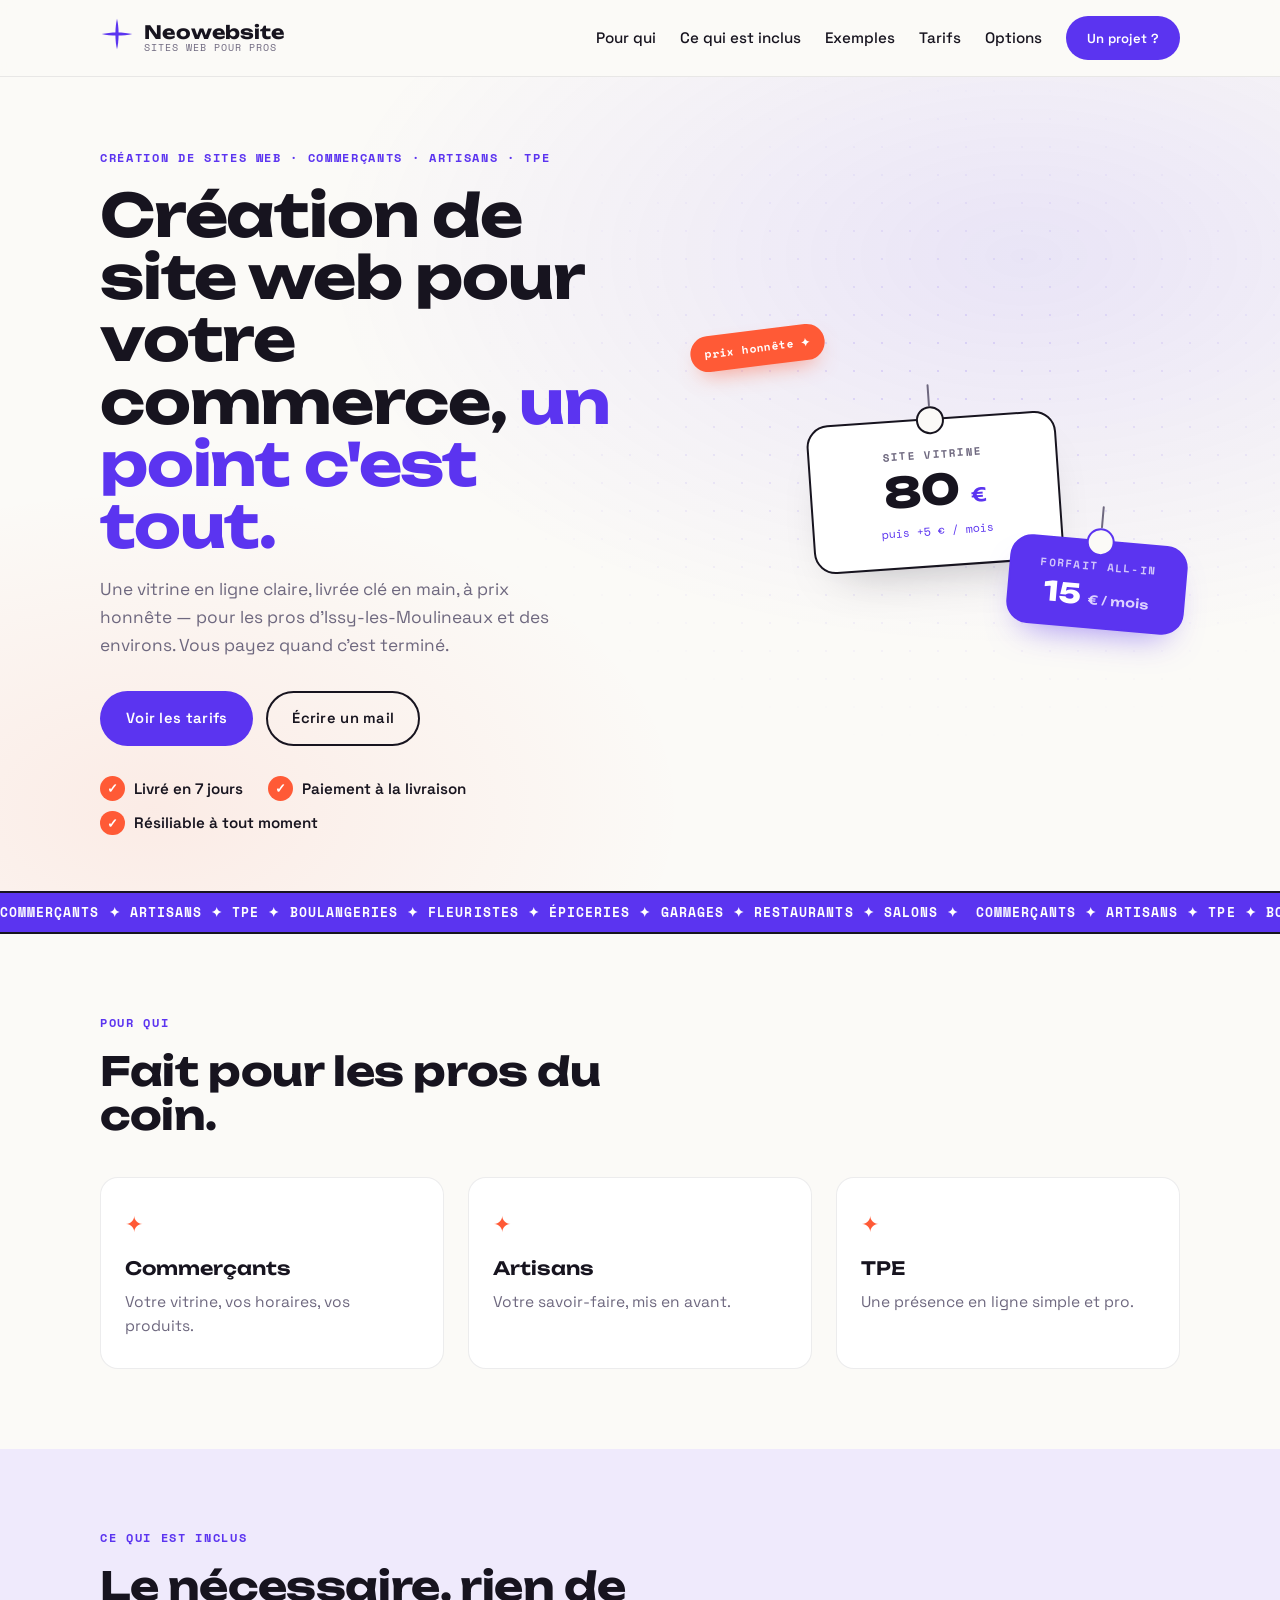
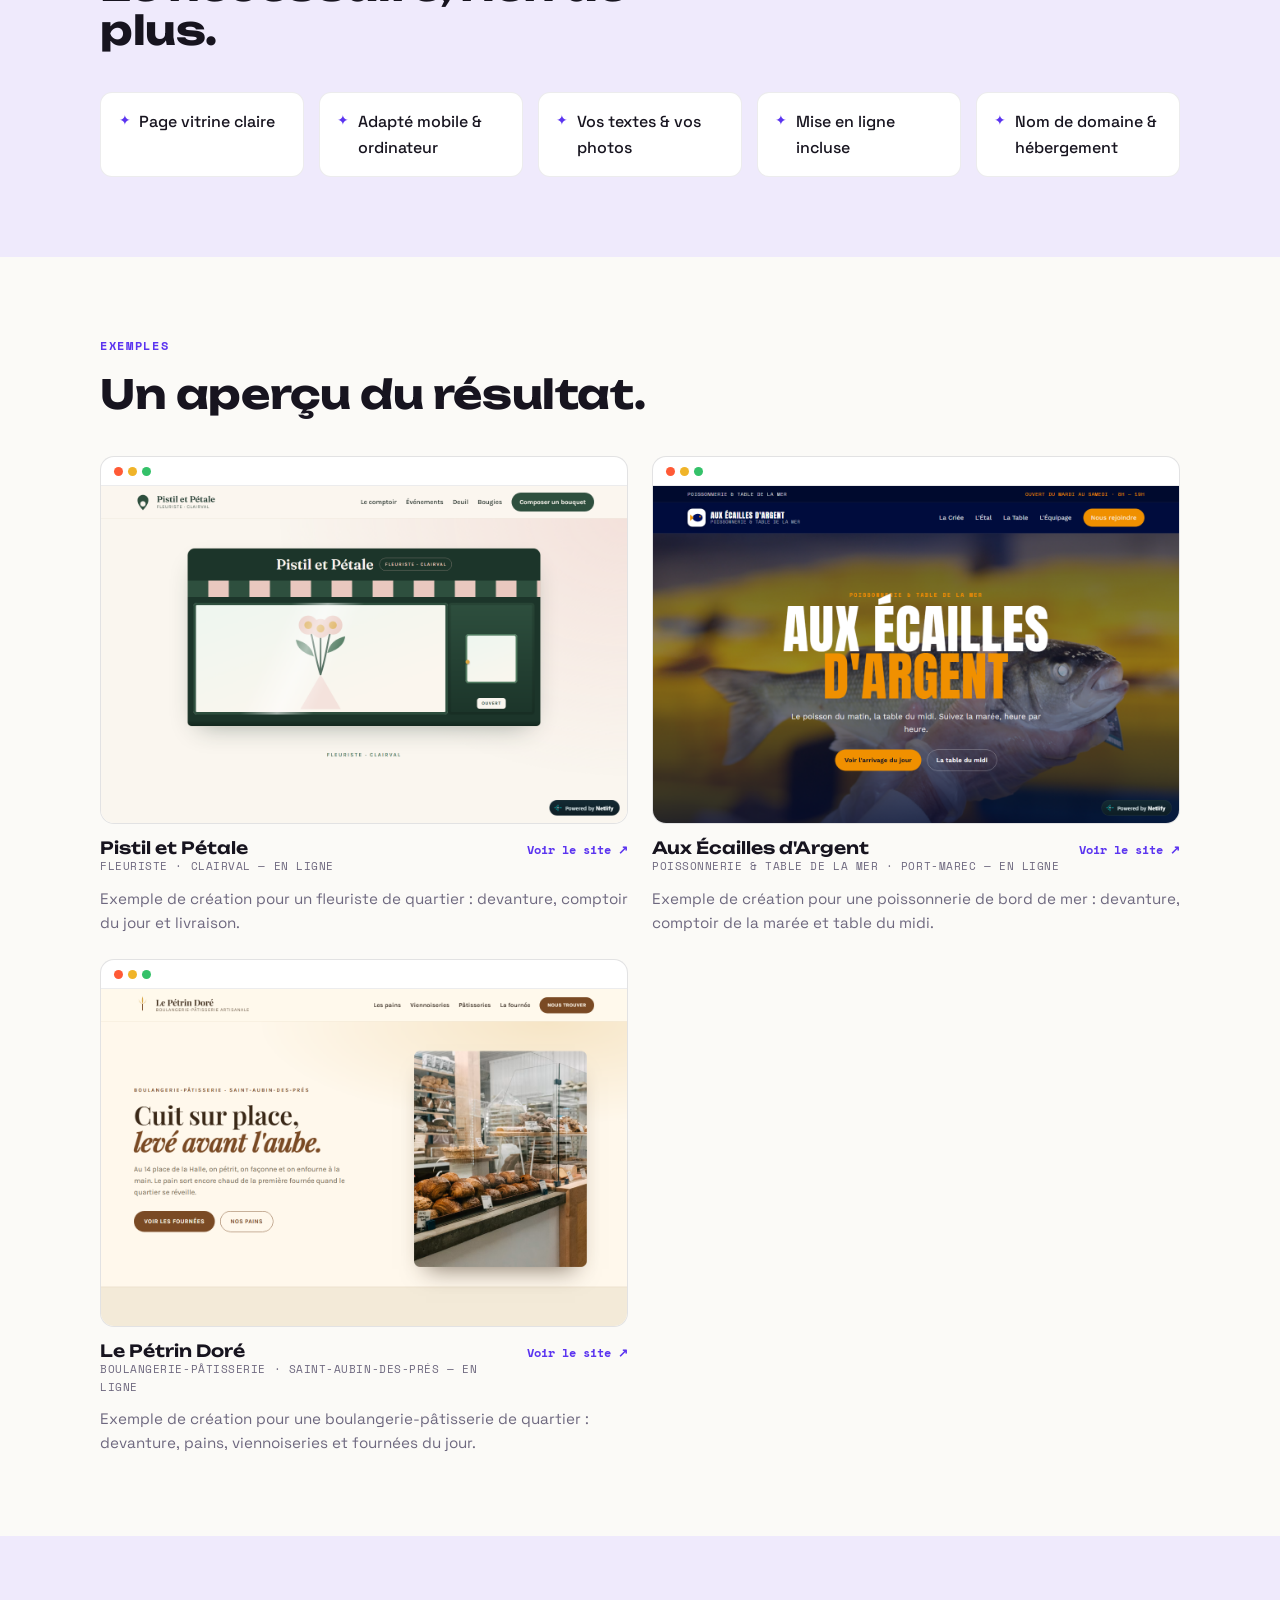
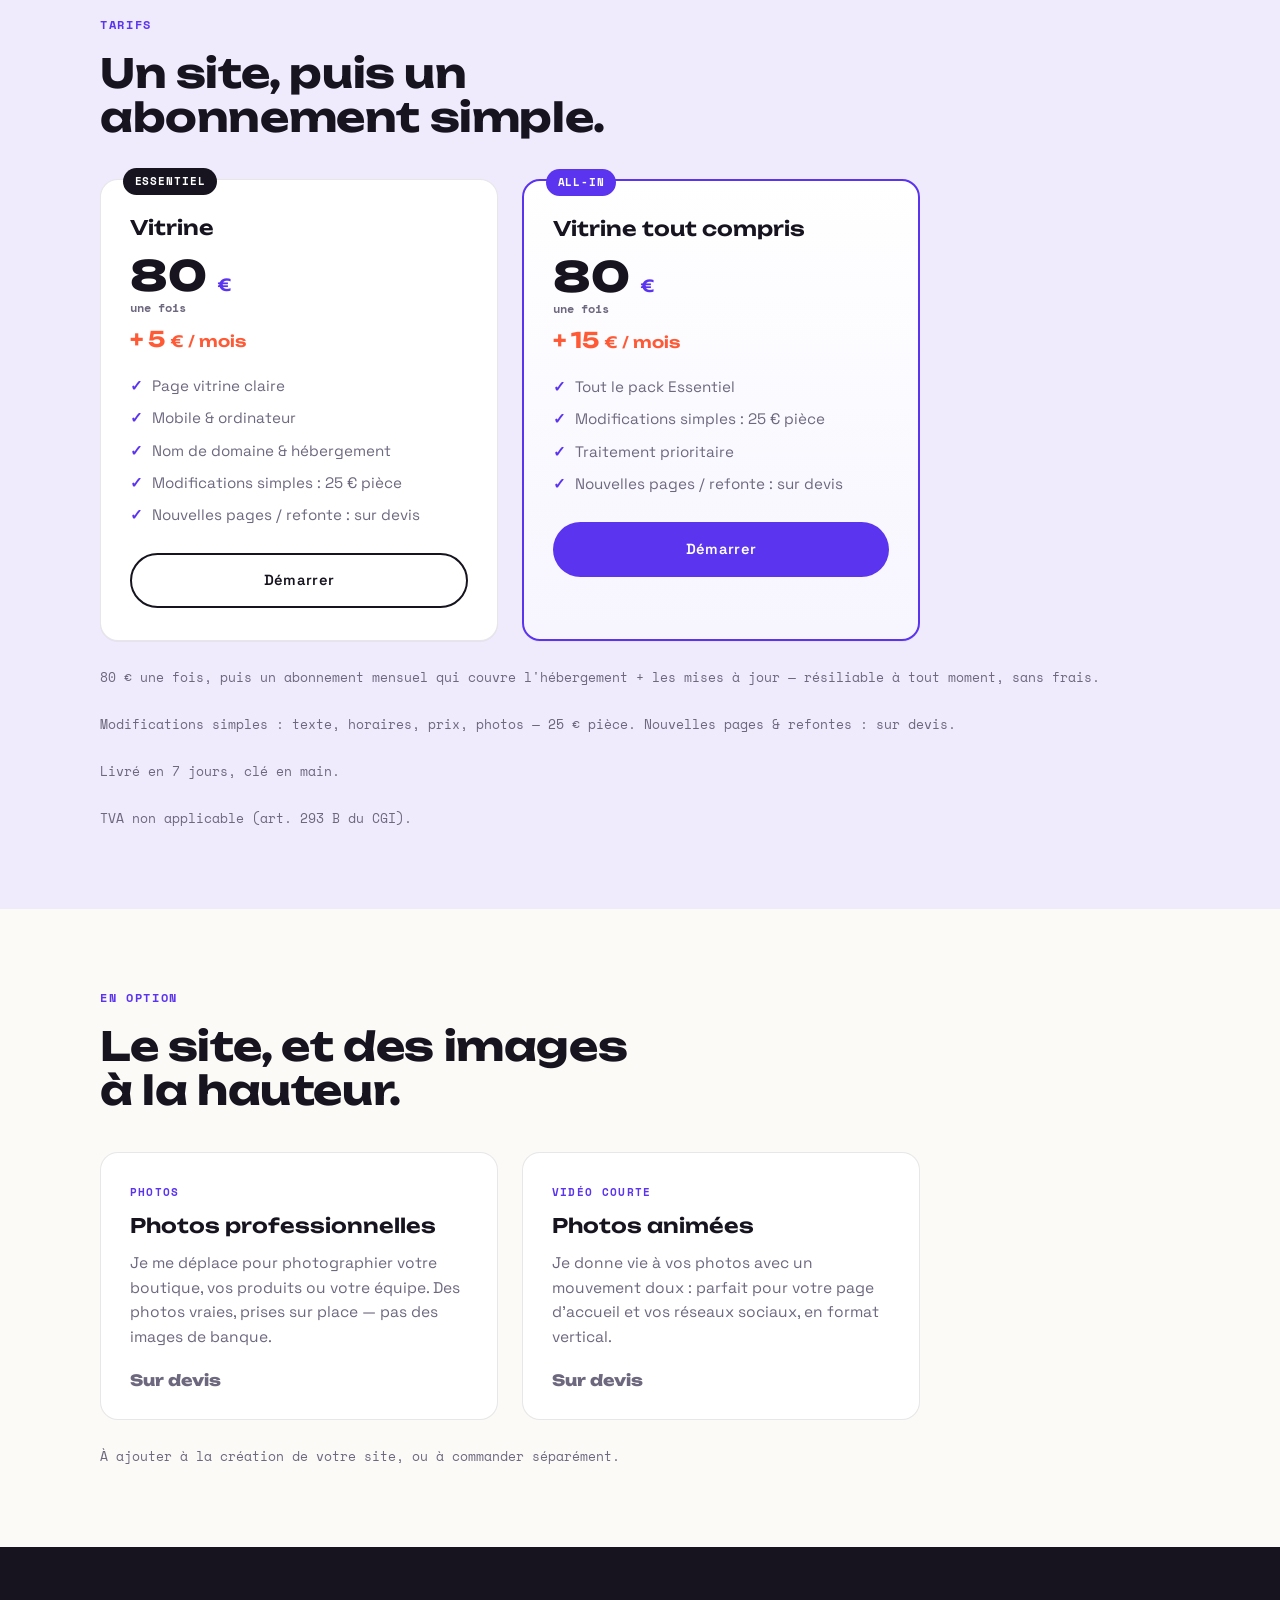
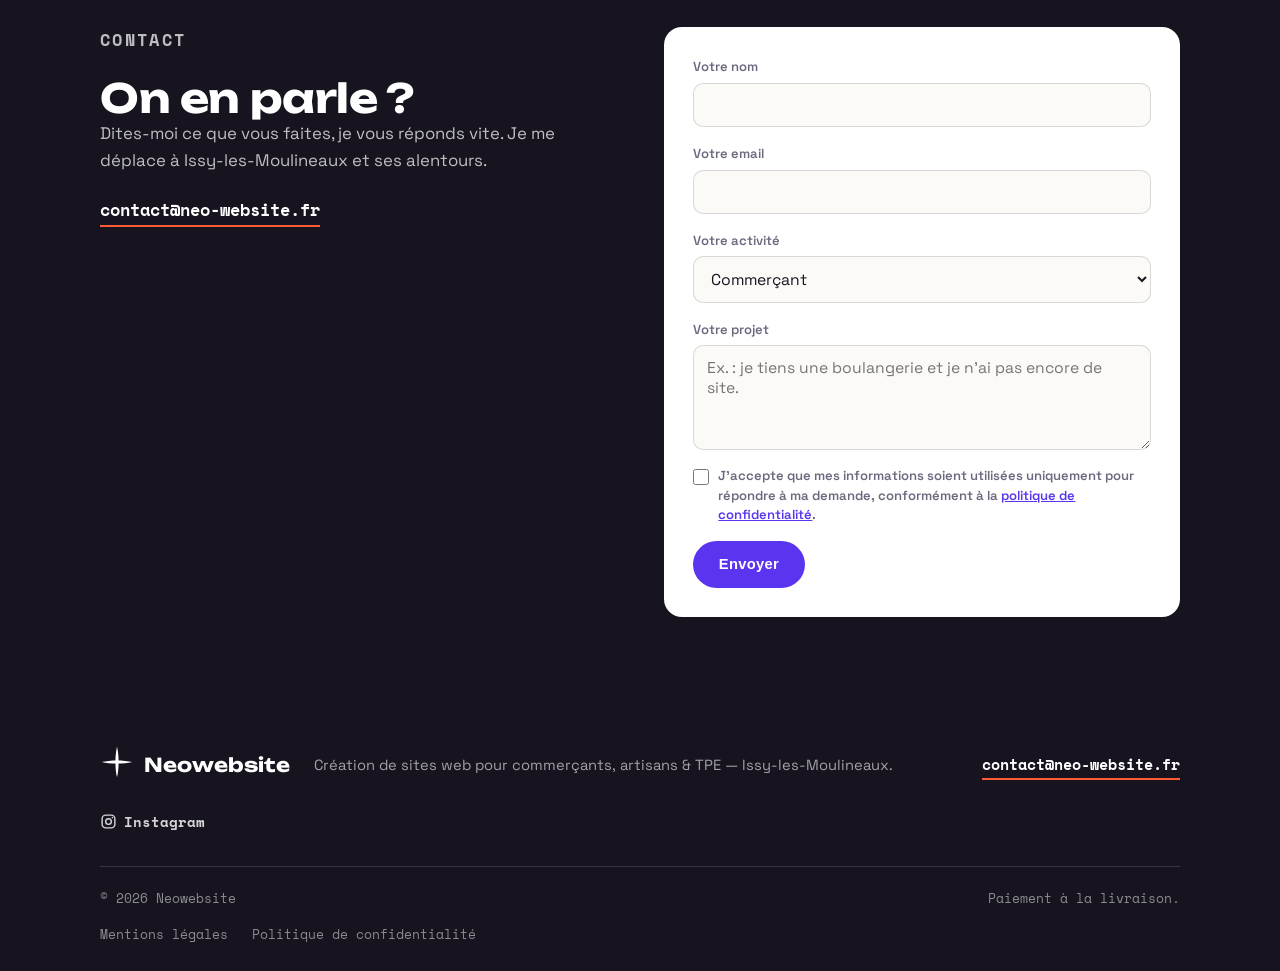
==== commit 823a1244: "Tarifs : 80 € + 5 €/mois (au lieu de 365 €), modifications 25 € pièce - index.html : prix Essentiel/" ====
--- a/index.html
+++ b/index.html
@@ -4,7 +4,7 @@
   <meta charset="UTF-8" />
   <meta name="viewport" content="width=device-width, initial-scale=1.0" />
   <title>Création de site web à Issy-les-Moulineaux — Neowebsite</title>
-  <meta name="description" content="Création de site web pour commerçants, artisans et TPE à Issy-les-Moulineaux et alentours. Site vitrine livré en 7 jours dès 365 € + 5 €/mois, paiement à la livraison." />
+  <meta name="description" content="Création de site web pour commerçants, artisans et TPE à Issy-les-Moulineaux et alentours. Site vitrine livré en 7 jours dès 80 € + 5 €/mois, paiement à la livraison." />
   <link rel="canonical" href="https://neo-website.fr/" />
   <meta name="robots" content="index, follow" />
   <meta name="theme-color" content="#5b34f0" />
@@ -18,7 +18,7 @@
   <meta property="og:locale" content="fr_FR" />
   <meta property="og:site_name" content="Neowebsite" />
   <meta property="og:title" content="Création de site web à Issy-les-Moulineaux — Neowebsite" />
-  <meta property="og:description" content="Création de site web pour commerçants, artisans et TPE à Issy-les-Moulineaux et alentours. Livré en 7 jours, dès 365 € + 5 €/mois." />
+  <meta property="og:description" content="Création de site web pour commerçants, artisans et TPE à Issy-les-Moulineaux et alentours. Livré en 7 jours, dès 80 € + 5 €/mois." />
   <meta property="og:url" content="https://neo-website.fr/" />
   <meta property="og:image" content="https://neo-website.fr/og-image.png" />
   <meta property="og:image:width" content="1200" />
@@ -28,7 +28,7 @@
   <!-- Twitter -->
   <meta name="twitter:card" content="summary_large_image" />
   <meta name="twitter:title" content="Création de site web à Issy-les-Moulineaux — Neowebsite" />
-  <meta name="twitter:description" content="Création de site web pour commerçants, artisans et TPE à Issy-les-Moulineaux et alentours. Livré en 7 jours, dès 365 € + 5 €/mois." />
+  <meta name="twitter:description" content="Création de site web pour commerçants, artisans et TPE à Issy-les-Moulineaux et alentours. Livré en 7 jours, dès 80 € + 5 €/mois." />
   <meta name="twitter:image" content="https://neo-website.fr/og-image.png" />
 
   <!-- Données structurées -->
@@ -41,7 +41,7 @@
     "url": "https://neo-website.fr/",
     "email": "contact@neo-website.fr",
     "image": "https://neo-website.fr/og-image.png",
-    "priceRange": "365 €",
+    "priceRange": "80 €",
     "address": {
       "@type": "PostalAddress",
       "streetAddress": "12 rue Édouard Naud",
@@ -125,7 +125,7 @@
         <div class="hero-tags reveal" aria-hidden="true">
           <div class="price-tag">
             <span class="tag-kicker">site vitrine</span>
-            <span class="tag-price">365 <em>€</em></span>
+            <span class="tag-price">80 <em>€</em></span>
             <span class="tag-note">puis +5 € / mois</span>
           </div>
           <div class="price-tag tag-mini">
@@ -260,7 +260,7 @@
           <article class="plan reveal">
             <span class="plan-badge">Essentiel</span>
             <h3>Vitrine</h3>
-            <p class="plan-price">365 <em>€</em><span class="plan-suffix">une fois</span></p>
+            <p class="plan-price">80 <em>€</em><span class="plan-suffix">une fois</span></p>
             <p class="plan-monthly">+ 5 <em>€ / mois</em></p>
             <ul class="plan-list">
               <li>Page vitrine claire</li>
@@ -274,19 +274,19 @@
           <article class="plan plan-featured reveal">
             <span class="plan-badge">All-in</span>
             <h3>Vitrine tout compris</h3>
-            <p class="plan-price">365 <em>€</em><span class="plan-suffix">une fois</span></p>
+            <p class="plan-price">80 <em>€</em><span class="plan-suffix">une fois</span></p>
             <p class="plan-monthly">+ 15 <em>€ / mois</em></p>
             <ul class="plan-list">
               <li>Tout le pack Essentiel</li>
-              <li>Modifications incluses, sans limite</li>
+              <li>Modifications simples : 25 € pièce</li>
               <li>Traitement prioritaire</li>
               <li>Nouvelles pages / refonte : sur devis</li>
             </ul>
             <a href="mailto:contact@neo-website.fr" class="btn btn-accent plan-cta">Démarrer</a>
           </article>
         </div>
-        <p class="tarif-note reveal">365 € une fois, puis un abonnement mensuel qui couvre l'hébergement + les mises à jour — résiliable à tout moment, sans frais.</p>
-        <p class="tarif-note reveal">Modifications simples : texte, horaires, prix, photos. Nouvelles pages &amp; refontes : sur devis.</p>
+        <p class="tarif-note reveal">80 € une fois, puis un abonnement mensuel qui couvre l'hébergement + les mises à jour — résiliable à tout moment, sans frais.</p>
+        <p class="tarif-note reveal">Modifications simples : texte, horaires, prix, photos — 25 € pièce. Nouvelles pages &amp; refontes : sur devis.</p>
         <p class="tarif-note reveal">Livré en 7 jours, clé en main.</p>
         <p class="tarif-note reveal">TVA non applicable (art. 293 B du CGI).</p>
       </div>
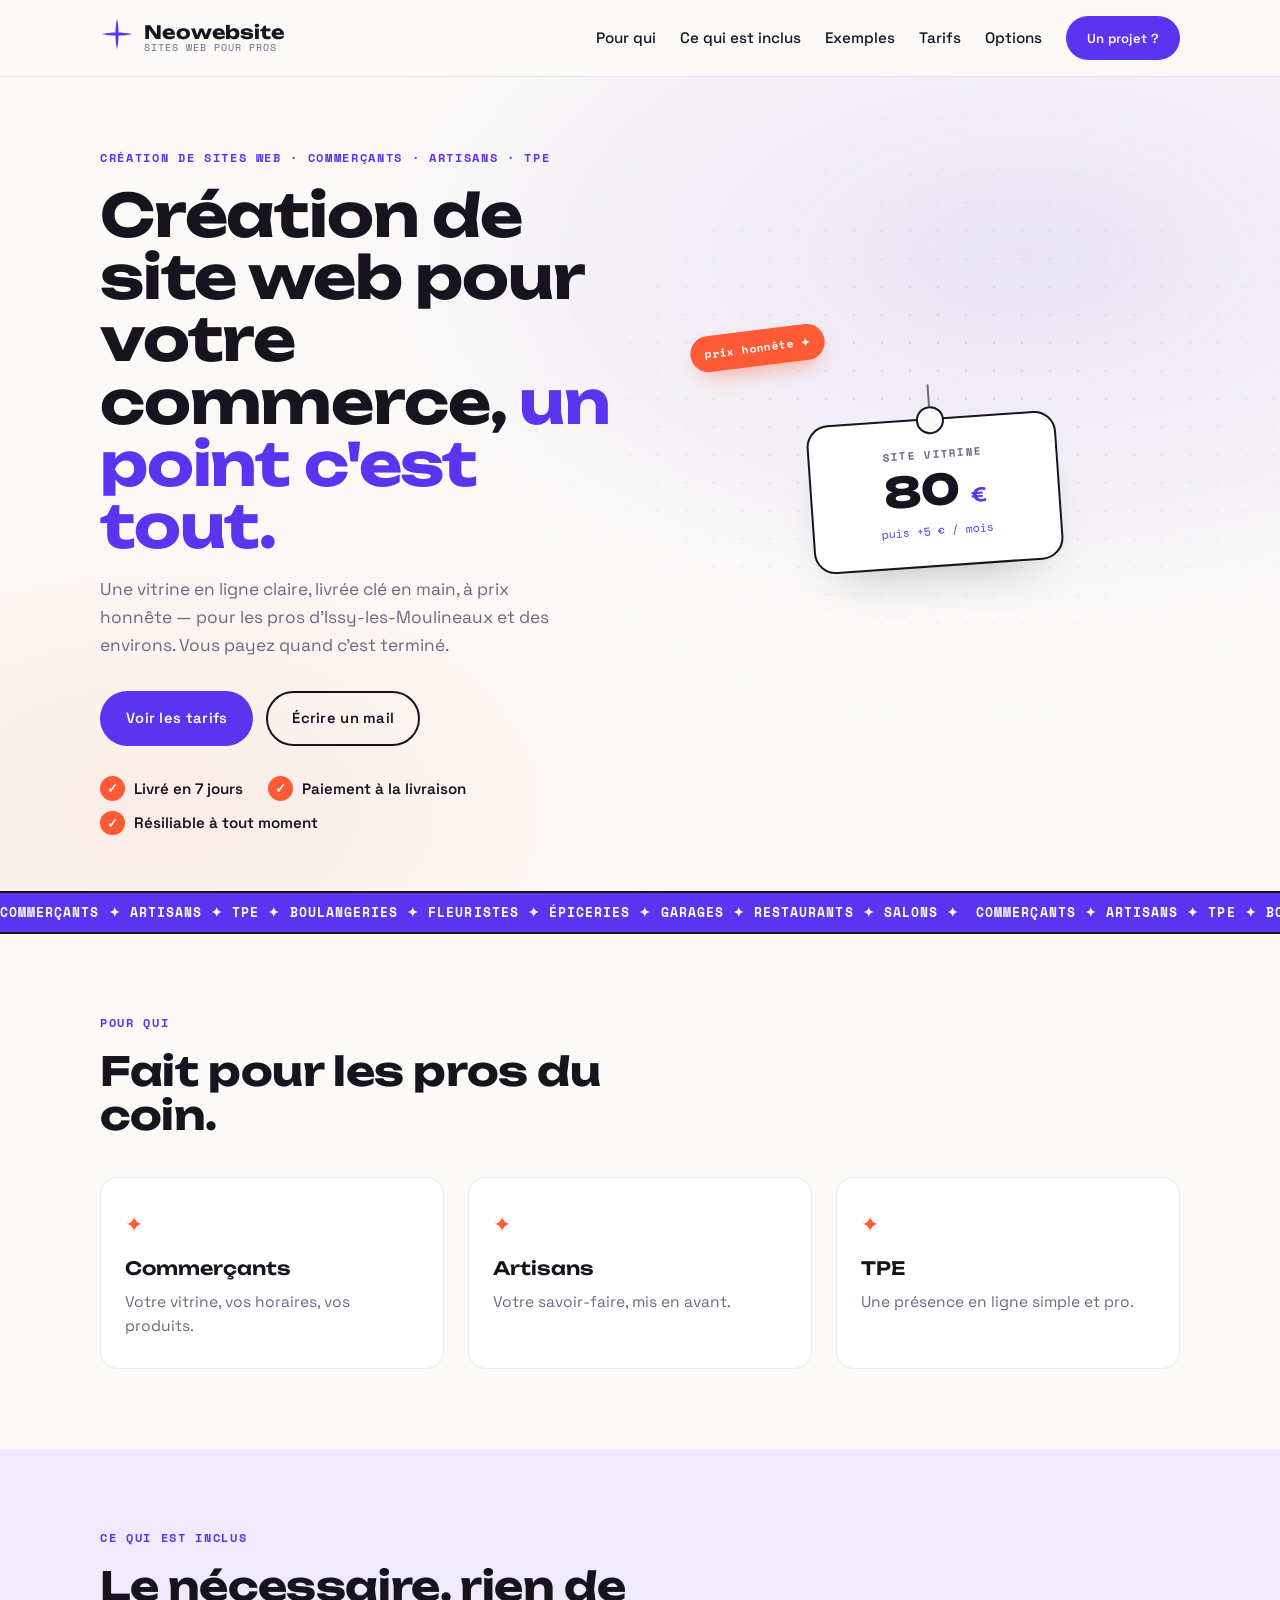
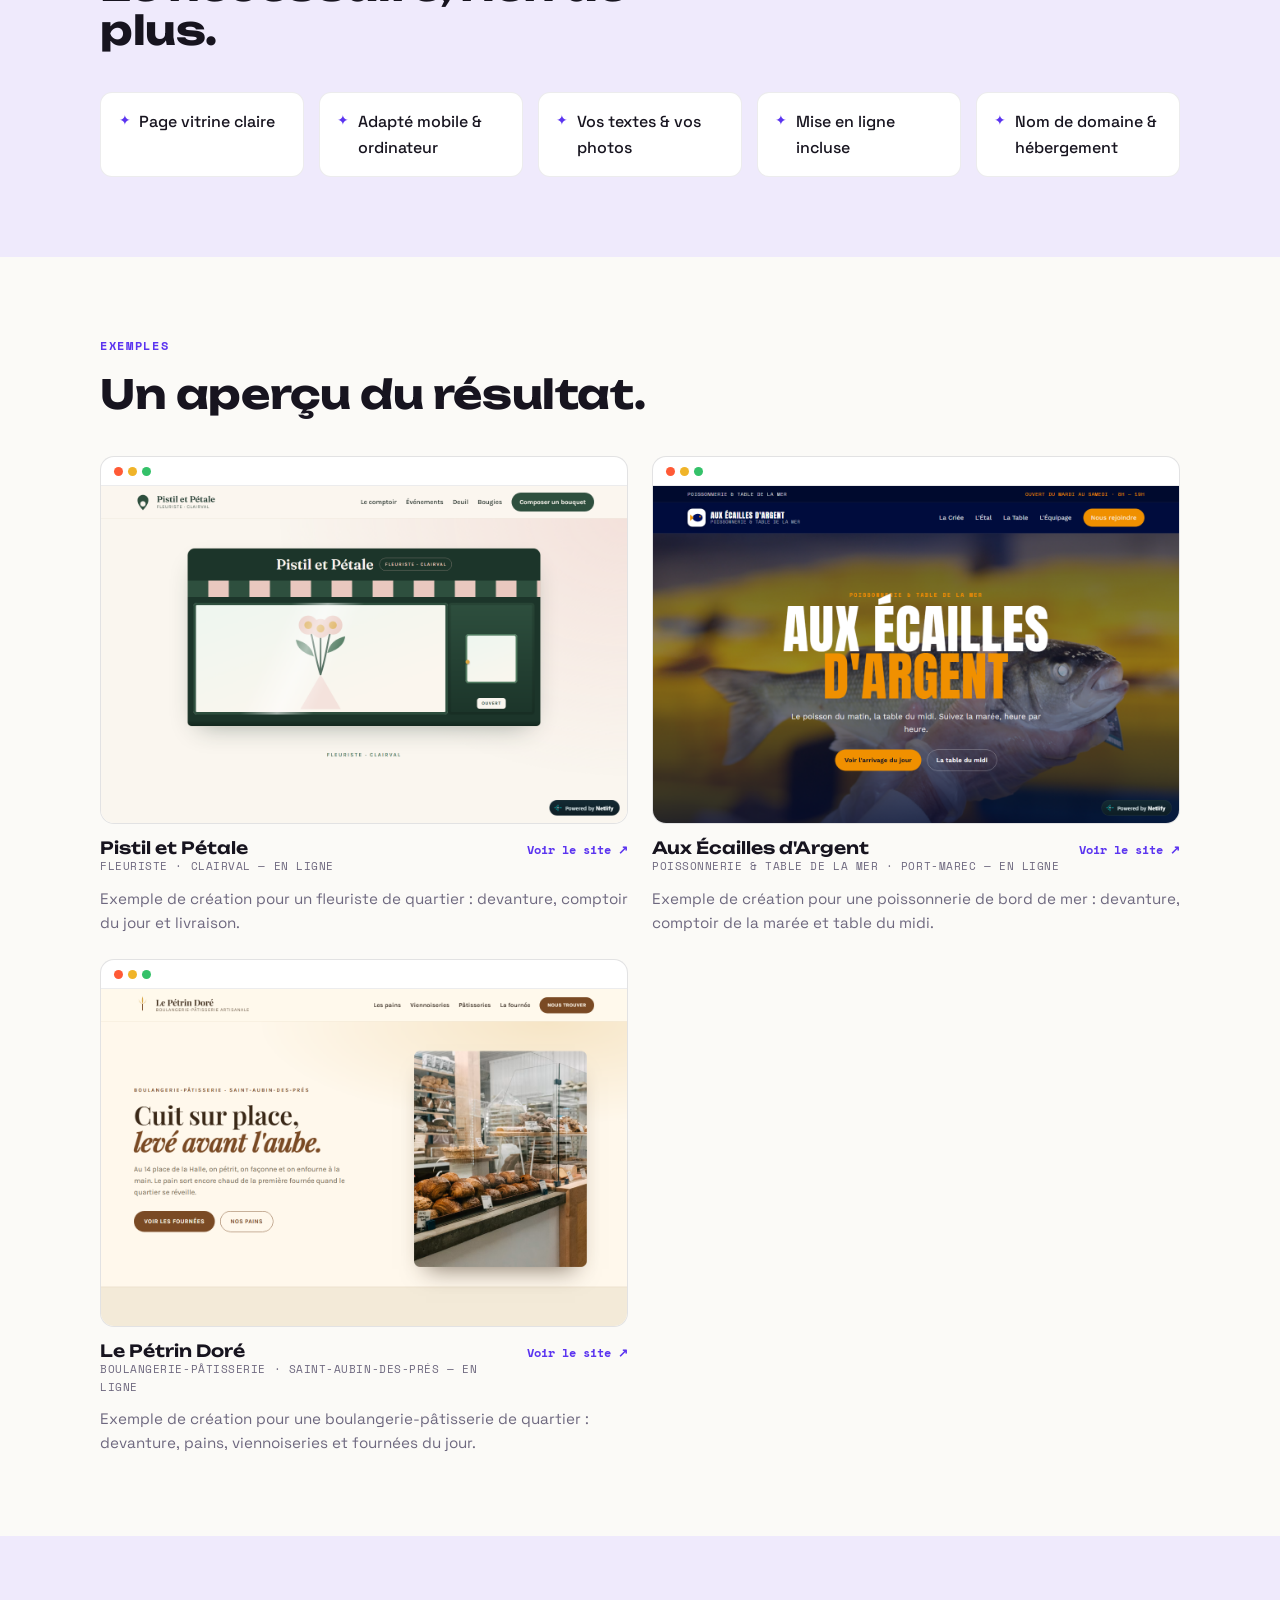
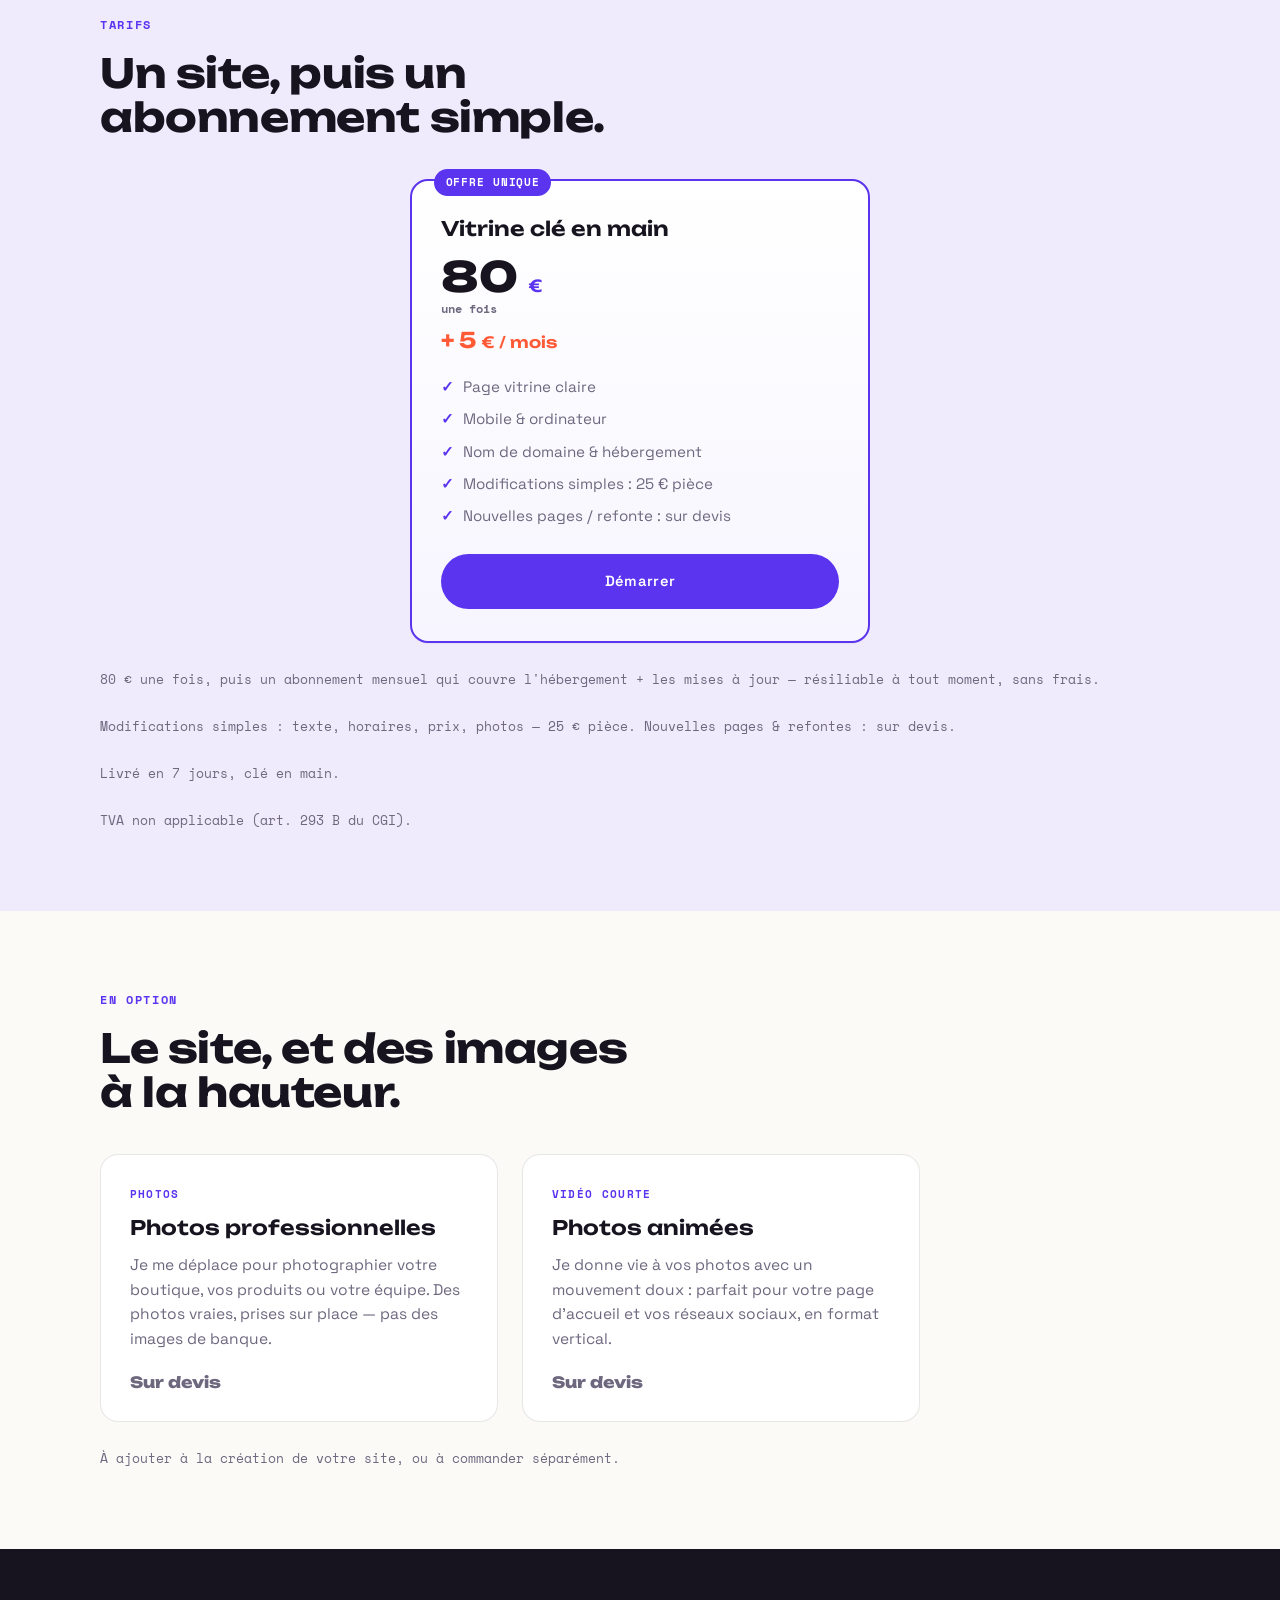
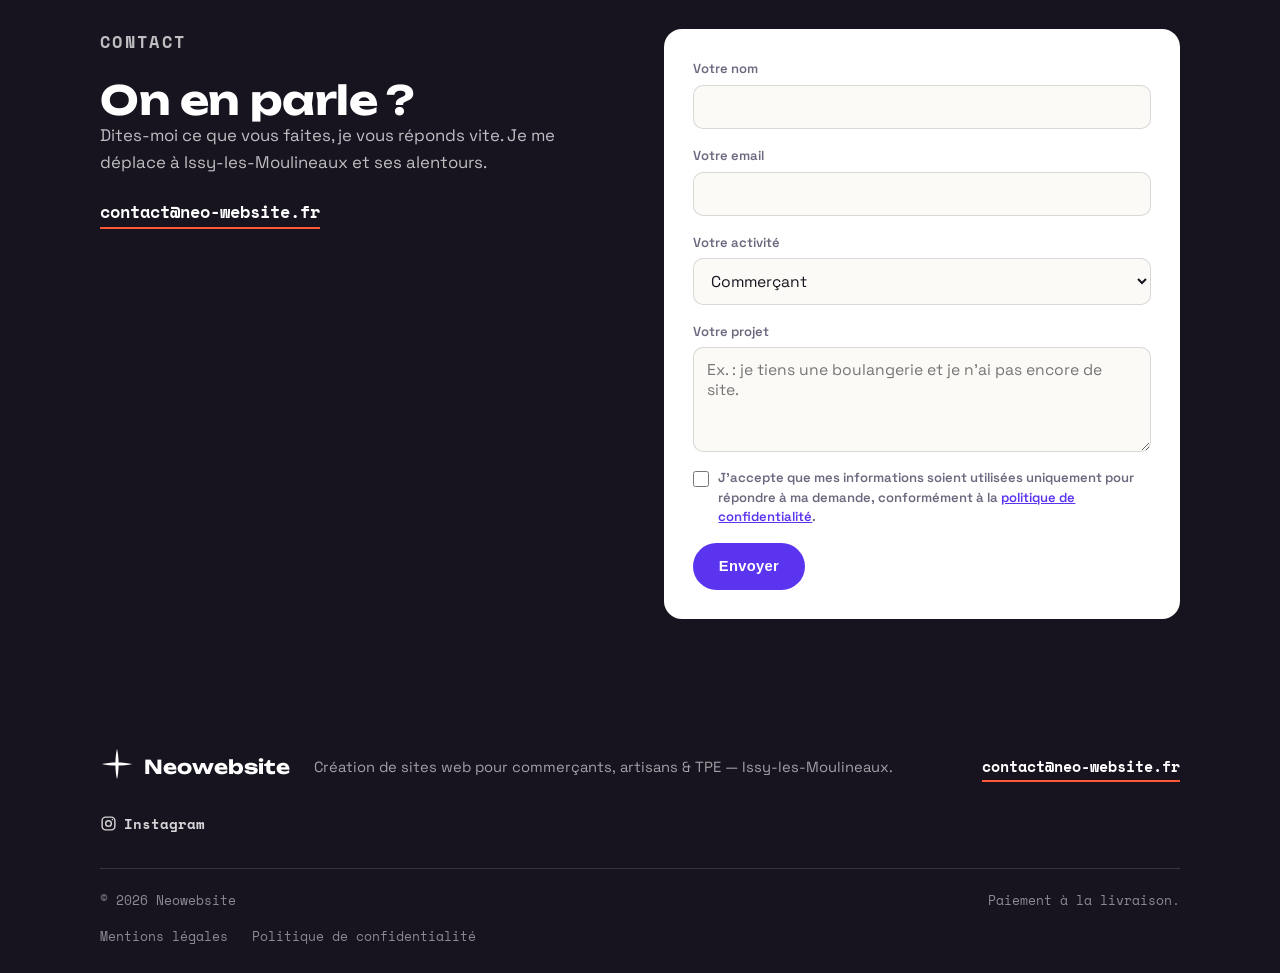
==== commit cdeab228: "Tarifs : une seule offre à 80 € + 5 €/mois (suppression forfait All-in 15 €) Co-Authored-By: Claude " ====
--- a/index.html
+++ b/index.html
@@ -128,10 +128,6 @@
             <span class="tag-price">80 <em>€</em></span>
             <span class="tag-note">puis +5 € / mois</span>
           </div>
-          <div class="price-tag tag-mini">
-            <span class="tag-kicker">forfait all-in</span>
-            <span class="tag-price">15 <em>€ / mois</em></span>
-          </div>
           <span class="tag-badge">prix honnête ✦</span>
         </div>
       </div>
@@ -257,9 +253,9 @@
           <h2 class="section-title">Un site, puis un abonnement simple.</h2>
         </header>
         <div class="pricing-grid">
-          <article class="plan reveal">
-            <span class="plan-badge">Essentiel</span>
-            <h3>Vitrine</h3>
+          <article class="plan plan-featured reveal">
+            <span class="plan-badge">Offre unique</span>
+            <h3>Vitrine clé en main</h3>
             <p class="plan-price">80 <em>€</em><span class="plan-suffix">une fois</span></p>
             <p class="plan-monthly">+ 5 <em>€ / mois</em></p>
             <ul class="plan-list">
@@ -267,19 +263,6 @@
               <li>Mobile &amp; ordinateur</li>
               <li>Nom de domaine &amp; hébergement</li>
               <li>Modifications simples : 25 € pièce</li>
-              <li>Nouvelles pages / refonte : sur devis</li>
-            </ul>
-            <a href="mailto:contact@neo-website.fr" class="btn btn-ghost plan-cta">Démarrer</a>
-          </article>
-          <article class="plan plan-featured reveal">
-            <span class="plan-badge">All-in</span>
-            <h3>Vitrine tout compris</h3>
-            <p class="plan-price">80 <em>€</em><span class="plan-suffix">une fois</span></p>
-            <p class="plan-monthly">+ 15 <em>€ / mois</em></p>
-            <ul class="plan-list">
-              <li>Tout le pack Essentiel</li>
-              <li>Modifications simples : 25 € pièce</li>
-              <li>Traitement prioritaire</li>
               <li>Nouvelles pages / refonte : sur devis</li>
             </ul>
             <a href="mailto:contact@neo-website.fr" class="btn btn-accent plan-cta">Démarrer</a>
--- a/styles.css
+++ b/styles.css
@@ -340,7 +340,7 @@
 .exemple-voir:hover { text-decoration: underline; }
 
 /* ---------- tarifs ---------- */
-.pricing-grid { display: grid; grid-template-columns: repeat(2, 1fr); gap: 1.5rem; max-width: 820px; }
+.pricing-grid { display: grid; grid-template-columns: 1fr; gap: 1.5rem; max-width: 460px; margin-inline: auto; }
 .plan {
   position: relative; background: var(--card); border: 1px solid rgba(23, 20, 31, 0.1);
   border-radius: var(--radius); padding: 2rem 1.8rem; box-shadow: 0 1px 0 rgba(23,20,31,0.04);
